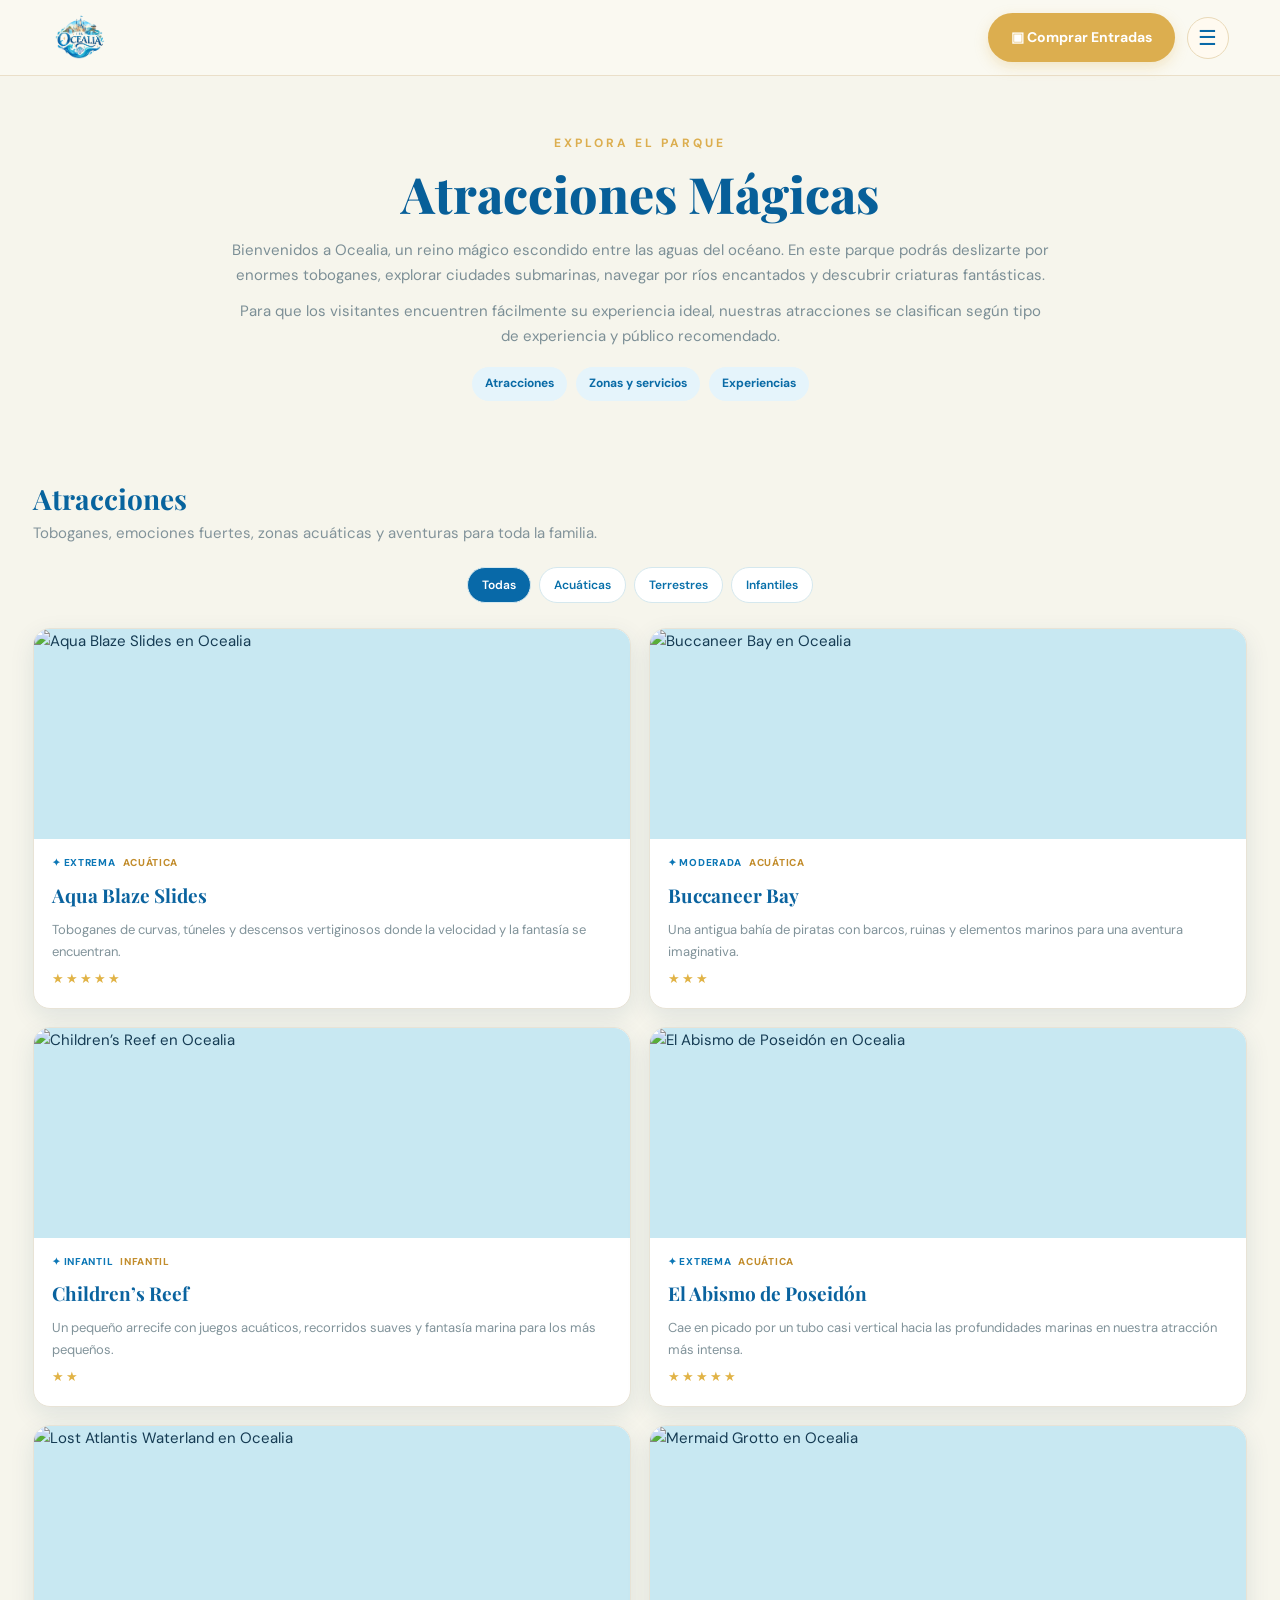
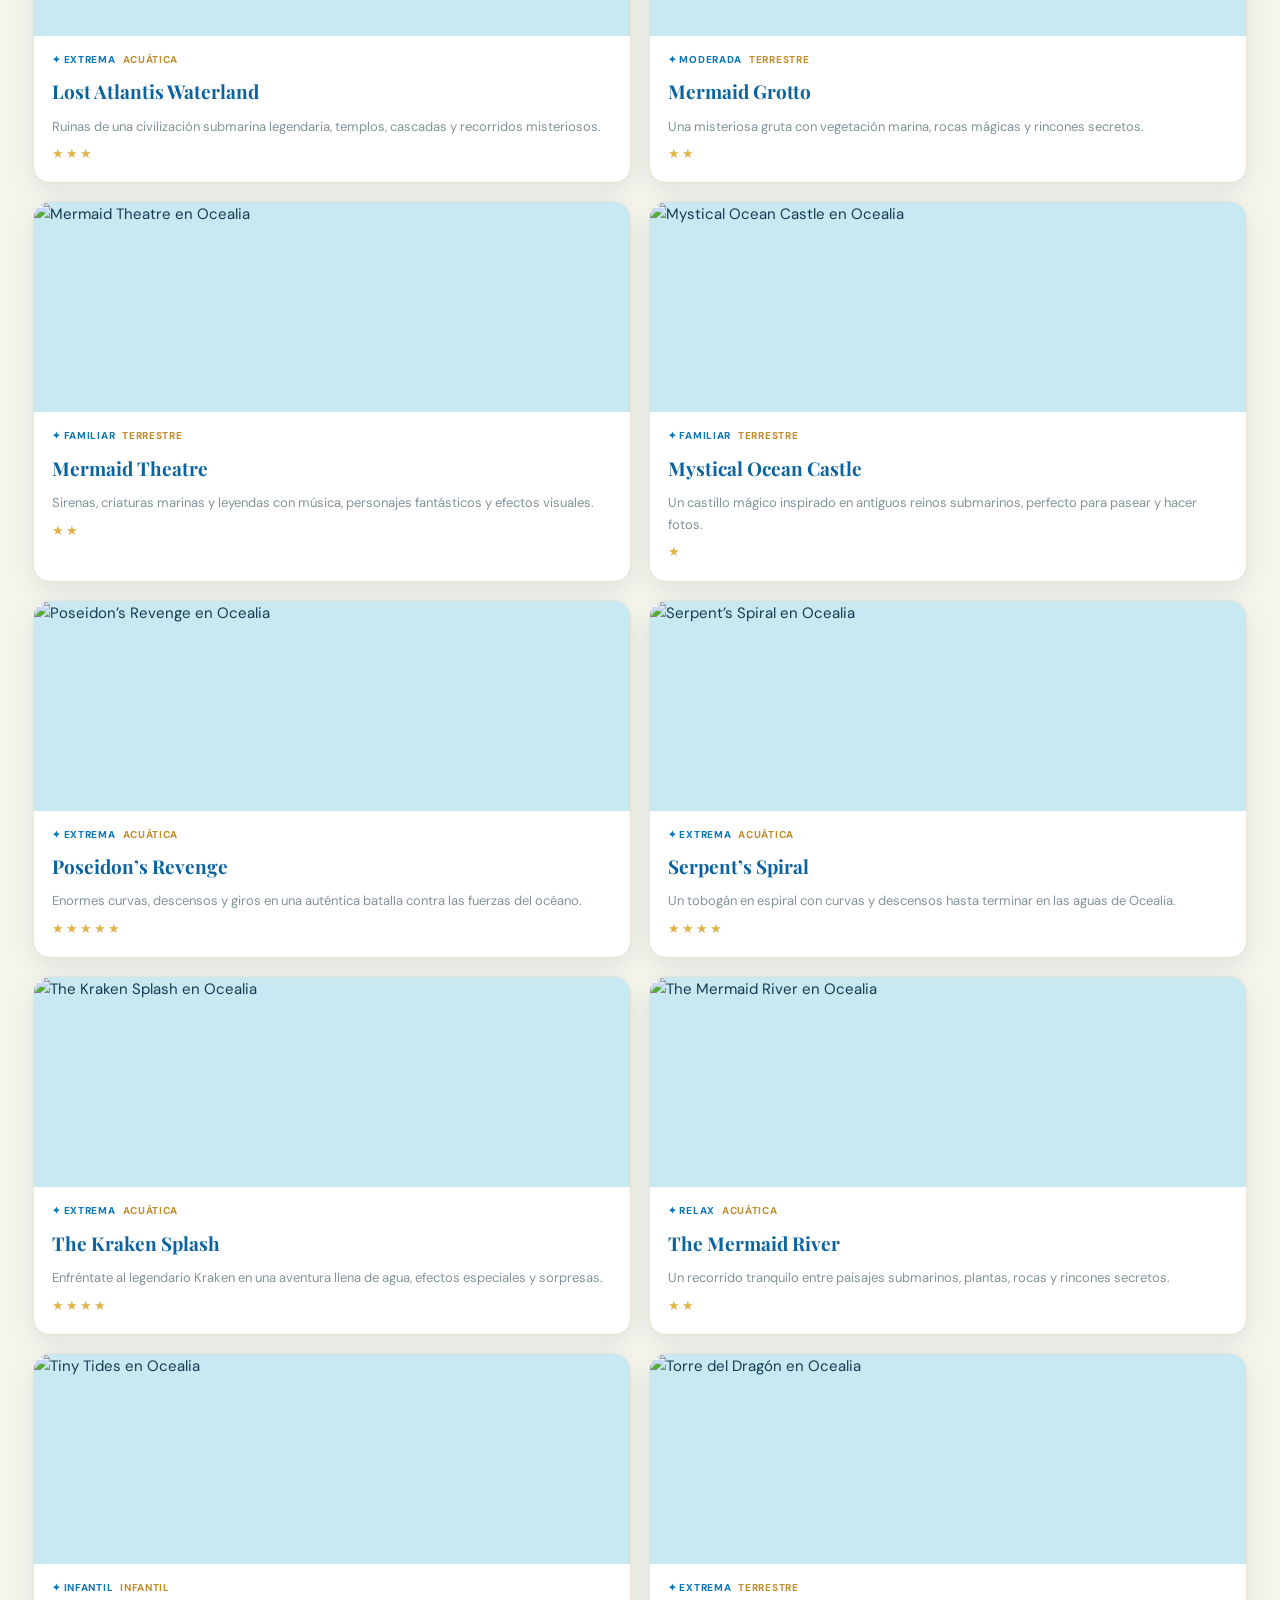
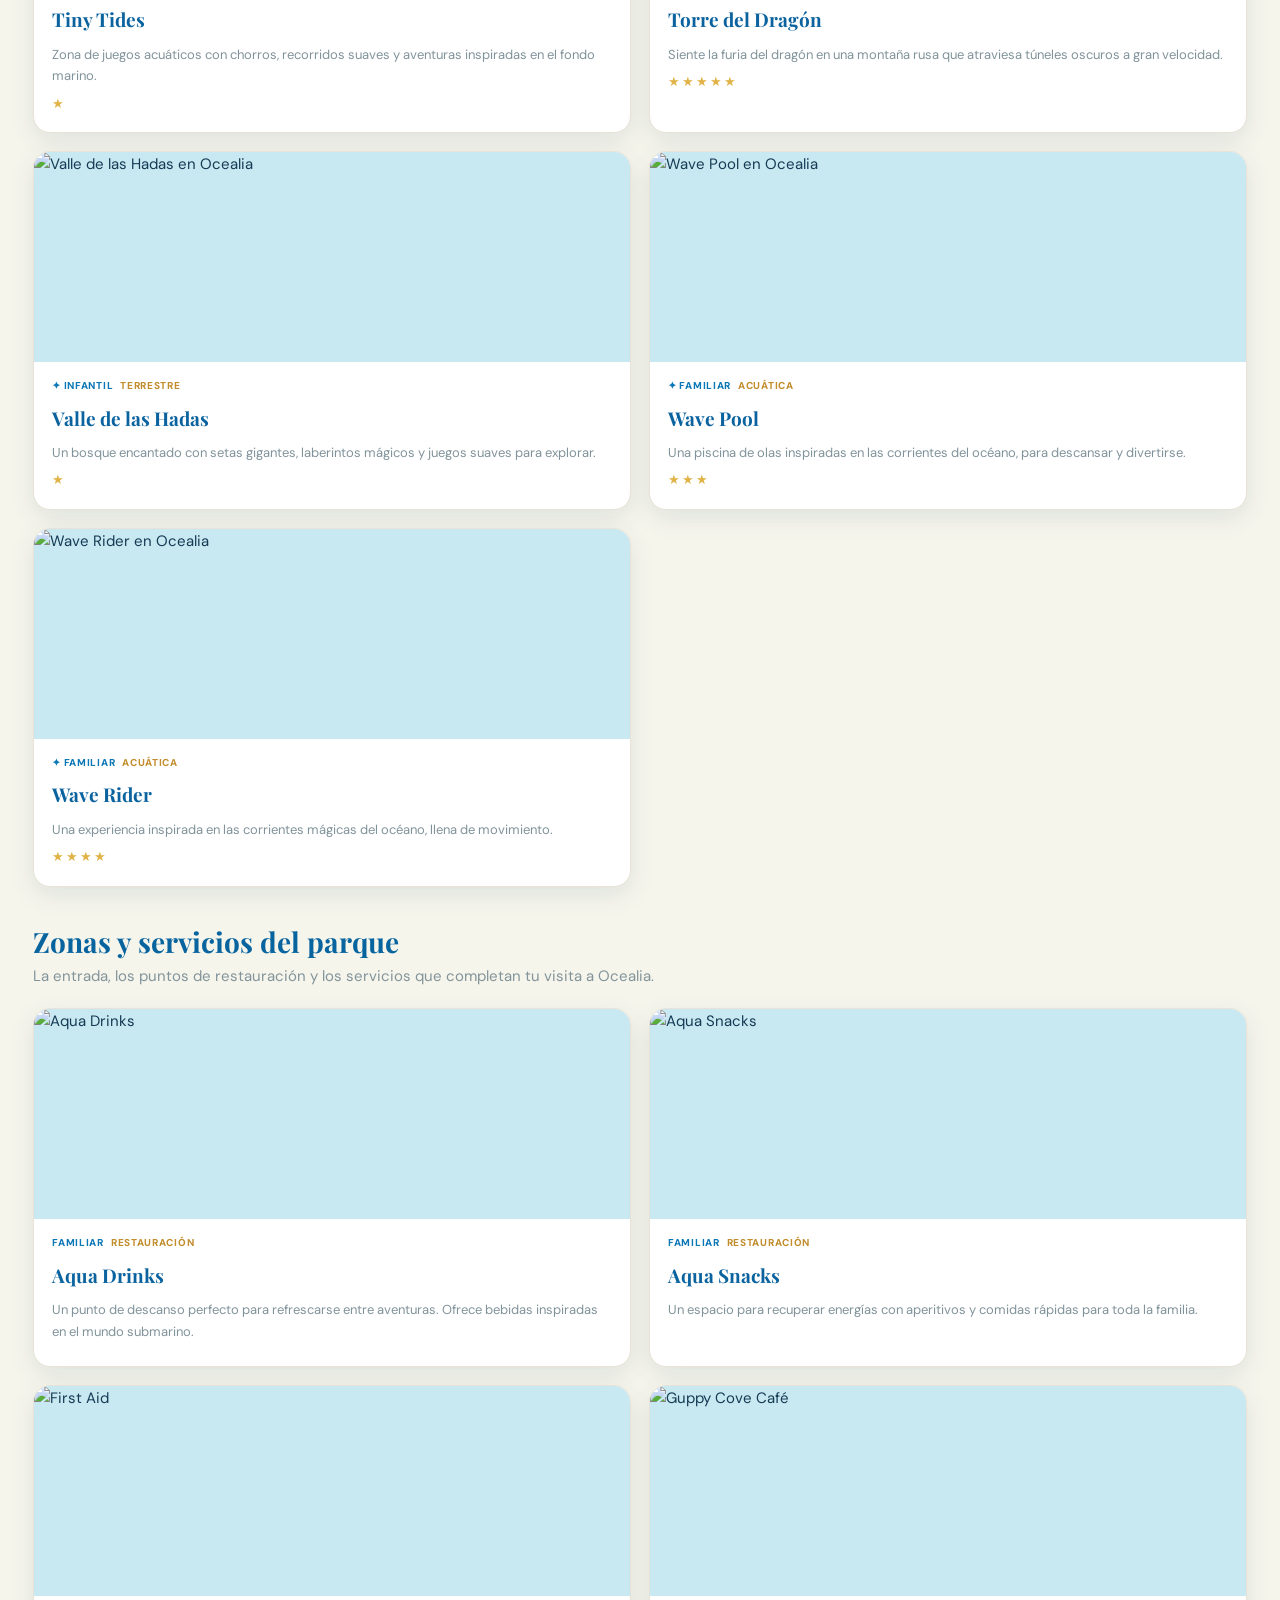
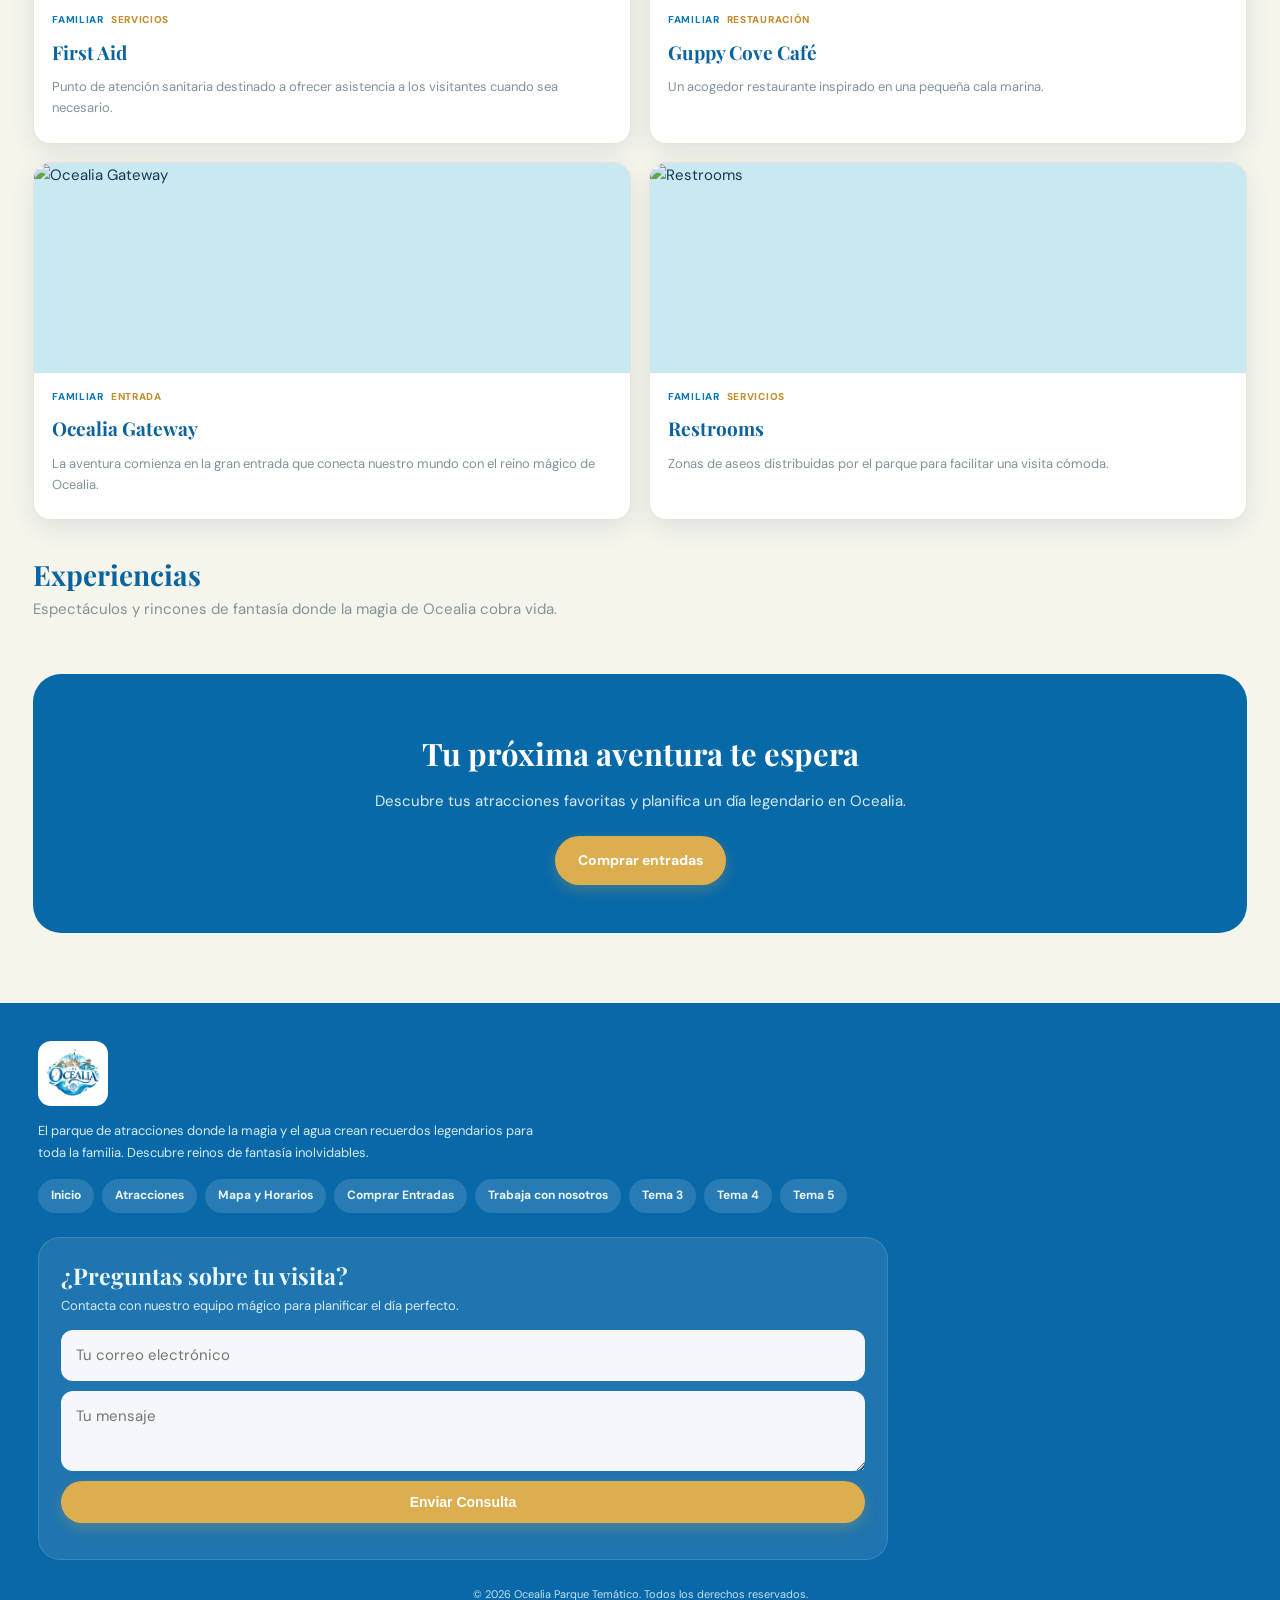
==== attractions.html @ dab4004b "first commit" ====
<!doctype html><html lang="es"><head><meta charset="utf-8"><meta name="viewport" content="width=device-width,initial-scale=1"><meta name="theme-color" content="#0869a8"><title>Atracciones Mágicas | Ocealia</title><link rel="stylesheet" href="styles.css"></head><body><header class="site-header"><a class="brand" href="index.html" aria-label="Ocealia inicio"><img src="assets/logo-ocealia.png" alt="Logotipo de Ocealia"></a><div class="header-actions"><a class="btn btn-gold" href="attractions.html">▣ Comprar Entradas</a><button class="menu-toggle" aria-label="Abrir menú" aria-expanded="false">☰</button></div><nav class="nav"><a href="index.html">Inicio</a><a href="attractions.html">Atracciones</a><a href="careers.html">Tema 1</a><a href="tema2.html">Tema 2</a><a href="tema3.html">Tema 3</a><a href="tema4.html">Tema 4</a><a href="tema5.html">Tema 5</a></nav></header><main><section class="page-intro"><div class="eyebrow">Explora el parque</div><h1>Atracciones Mágicas</h1><p>Bienvenidos a Ocealia, un reino mágico escondido entre las aguas del océano. En este parque podrás deslizarte por enormes toboganes, explorar ciudades submarinas, navegar por ríos encantados y descubrir criaturas fantásticas.</p><p>Para que los visitantes encuentren fácilmente su experiencia ideal, nuestras atracciones se clasifican según tipo de experiencia y público recomendado.</p><div class="pills"><a class="pill" href="#atracciones">Atracciones</a><a class="pill" href="#servicios">Zonas y servicios</a><a class="pill" href="#experiencias">Experiencias</a></div></section><div class="section-title-row" id="atracciones"><div><h2>Atracciones</h2><p>Toboganes, emociones fuertes, zonas acuáticas y aventuras para toda la familia.</p></div></div><div class="filters"><button class="active" data-filter="all">Todas</button><button data-filter="acuática">Acuáticas</button><button data-filter="terrestre">Terrestres</button><button data-filter="infantil">Infantiles</button></div><section class="attraction-grid"><article class="attraction-card" data-category="acuática"><img src="https://files.cdn-files-a.com/uploads/12436920/800_6ad27c0fa3b76.jpg" alt="Aqua Blaze Slides en Ocealia" loading="lazy"><div class="attraction-copy"><div class="tag-row"><span class="tag">✦ Extrema</span><span class="tag gold">Acuática</span></div><h3>Aqua Blaze Slides</h3><p>Toboganes de curvas, túneles y descensos vertiginosos donde la velocidad y la fantasía se encuentran.</p><div class="stars" aria-label="Nivel de emoción">★★★★★</div></div></article><article class="attraction-card" data-category="acuática"><img src="https://files.cdn-files-a.com/uploads/12436920/800_gi-6ad22ec480f44.jpg" alt="Buccaneer Bay en Ocealia" loading="lazy"><div class="attraction-copy"><div class="tag-row"><span class="tag">✦ Moderada</span><span class="tag gold">Acuática</span></div><h3>Buccaneer Bay</h3><p>Una antigua bahía de piratas con barcos, ruinas y elementos marinos para una aventura imaginativa.</p><div class="stars" aria-label="Nivel de emoción">★★★</div></div></article><article class="attraction-card" data-category="infantil"><img src="https://files.cdn-files-a.com/uploads/12436920/800_6ad27c5ea5ab6.jpg" alt="Children’s Reef en Ocealia" loading="lazy"><div class="attraction-copy"><div class="tag-row"><span class="tag">✦ Infantil</span><span class="tag gold">Infantil</span></div><h3>Children’s Reef</h3><p>Un pequeño arrecife con juegos acuáticos, recorridos suaves y fantasía marina para los más pequeños.</p><div class="stars" aria-label="Nivel de emoción">★★</div></div></article><article class="attraction-card" data-category="acuática"><img src="https://files.cdn-files-a.com/uploads/12436920/800_6ad27c8c6d615.jpg" alt="El Abismo de Poseidón en Ocealia" loading="lazy"><div class="attraction-copy"><div class="tag-row"><span class="tag">✦ Extrema</span><span class="tag gold">Acuática</span></div><h3>El Abismo de Poseidón</h3><p>Cae en picado por un tubo casi vertical hacia las profundidades marinas en nuestra atracción más intensa.</p><div class="stars" aria-label="Nivel de emoción">★★★★★</div></div></article><article class="attraction-card" data-category="acuática"><img src="https://files.cdn-files-a.com/uploads/12436920/800_6ad27c717a47e.png" alt="Lost Atlantis Waterland en Ocealia" loading="lazy"><div class="attraction-copy"><div class="tag-row"><span class="tag">✦ Extrema</span><span class="tag gold">Acuática</span></div><h3>Lost Atlantis Waterland</h3><p>Ruinas de una civilización submarina legendaria, templos, cascadas y recorridos misteriosos.</p><div class="stars" aria-label="Nivel de emoción">★★★</div></div></article><article class="attraction-card" data-category="terrestre"><img src="https://files.cdn-files-a.com/uploads/12436920/800_gi-6ad22ebad1ef4.jpg" alt="Mermaid Grotto en Ocealia" loading="lazy"><div class="attraction-copy"><div class="tag-row"><span class="tag">✦ Moderada</span><span class="tag gold">Terrestre</span></div><h3>Mermaid Grotto</h3><p>Una misteriosa gruta con vegetación marina, rocas mágicas y rincones secretos.</p><div class="stars" aria-label="Nivel de emoción">★★</div></div></article><article class="attraction-card" data-category="terrestre"><img src="https://files.cdn-files-a.com/uploads/12436920/800_gi-6ad22eb8143dc.jpg" alt="Mermaid Theatre en Ocealia" loading="lazy"><div class="attraction-copy"><div class="tag-row"><span class="tag">✦ Familiar</span><span class="tag gold">Terrestre</span></div><h3>Mermaid Theatre</h3><p>Sirenas, criaturas marinas y leyendas con música, personajes fantásticos y efectos visuales.</p><div class="stars" aria-label="Nivel de emoción">★★</div></div></article><article class="attraction-card" data-category="terrestre"><img src="https://files.cdn-files-a.com/uploads/12436920/800_gi-6ad22eb8143dc.jpg" alt="Mystical Ocean Castle en Ocealia" loading="lazy"><div class="attraction-copy"><div class="tag-row"><span class="tag">✦ Familiar</span><span class="tag gold">Terrestre</span></div><h3>Mystical Ocean Castle</h3><p>Un castillo mágico inspirado en antiguos reinos submarinos, perfecto para pasear y hacer fotos.</p><div class="stars" aria-label="Nivel de emoción">★</div></div></article><article class="attraction-card" data-category="acuática"><img src="https://files.cdn-files-a.com/uploads/12436920/800_gi-6ad22ebf228e8.jpg" alt="Poseidon’s Revenge en Ocealia" loading="lazy"><div class="attraction-copy"><div class="tag-row"><span class="tag">✦ Extrema</span><span class="tag gold">Acuática</span></div><h3>Poseidon’s Revenge</h3><p>Enormes curvas, descensos y giros en una auténtica batalla contra las fuerzas del océano.</p><div class="stars" aria-label="Nivel de emoción">★★★★★</div></div></article><article class="attraction-card" data-category="acuática"><img src="https://files.cdn-files-a.com/uploads/12436920/800_6ad27c717a47e.png" alt="Serpent’s Spiral en Ocealia" loading="lazy"><div class="attraction-copy"><div class="tag-row"><span class="tag">✦ Extrema</span><span class="tag gold">Acuática</span></div><h3>Serpent’s Spiral</h3><p>Un tobogán en espiral con curvas y descensos hasta terminar en las aguas de Ocealia.</p><div class="stars" aria-label="Nivel de emoción">★★★★</div></div></article><article class="attraction-card" data-category="acuática"><img src="https://files.cdn-files-a.com/uploads/12436920/800_6ad27c5ea5ab6.jpg" alt="The Kraken Splash en Ocealia" loading="lazy"><div class="attraction-copy"><div class="tag-row"><span class="tag">✦ Extrema</span><span class="tag gold">Acuática</span></div><h3>The Kraken Splash</h3><p>Enfréntate al legendario Kraken en una aventura llena de agua, efectos especiales y sorpresas.</p><div class="stars" aria-label="Nivel de emoción">★★★★</div></div></article><article class="attraction-card" data-category="acuática"><img src="https://files.cdn-files-a.com/uploads/12436920/800_gi-6ad22eb30bc2a.jpg" alt="The Mermaid River en Ocealia" loading="lazy"><div class="attraction-copy"><div class="tag-row"><span class="tag">✦ Relax</span><span class="tag gold">Acuática</span></div><h3>The Mermaid River</h3><p>Un recorrido tranquilo entre paisajes submarinos, plantas, rocas y rincones secretos.</p><div class="stars" aria-label="Nivel de emoción">★★</div></div></article><article class="attraction-card" data-category="infantil"><img src="https://files.cdn-files-a.com/uploads/12436920/800_6ad27c5ea5ab6.jpg" alt="Tiny Tides en Ocealia" loading="lazy"><div class="attraction-copy"><div class="tag-row"><span class="tag">✦ Infantil</span><span class="tag gold">Infantil</span></div><h3>Tiny Tides</h3><p>Zona de juegos acuáticos con chorros, recorridos suaves y aventuras inspiradas en el fondo marino.</p><div class="stars" aria-label="Nivel de emoción">★</div></div></article><article class="attraction-card" data-category="terrestre"><img src="https://files.cdn-files-a.com/uploads/12436920/800_gi-6ad22ebf228e8.jpg" alt="Torre del Dragón en Ocealia" loading="lazy"><div class="attraction-copy"><div class="tag-row"><span class="tag">✦ Extrema</span><span class="tag gold">Terrestre</span></div><h3>Torre del Dragón</h3><p>Siente la furia del dragón en una montaña rusa que atraviesa túneles oscuros a gran velocidad.</p><div class="stars" aria-label="Nivel de emoción">★★★★★</div></div></article><article class="attraction-card" data-category="terrestre"><img src="https://files.cdn-files-a.com/uploads/12436920/800_gi-6ad22ebad1ef4.jpg" alt="Valle de las Hadas en Ocealia" loading="lazy"><div class="attraction-copy"><div class="tag-row"><span class="tag">✦ Infantil</span><span class="tag gold">Terrestre</span></div><h3>Valle de las Hadas</h3><p>Un bosque encantado con setas gigantes, laberintos mágicos y juegos suaves para explorar.</p><div class="stars" aria-label="Nivel de emoción">★</div></div></article><article class="attraction-card" data-category="acuática"><img src="https://files.cdn-files-a.com/uploads/12436920/800_6ad27c8c6d615.jpg" alt="Wave Pool en Ocealia" loading="lazy"><div class="attraction-copy"><div class="tag-row"><span class="tag">✦ Familiar</span><span class="tag gold">Acuática</span></div><h3>Wave Pool</h3><p>Una piscina de olas inspiradas en las corrientes del océano, para descansar y divertirse.</p><div class="stars" aria-label="Nivel de emoción">★★★</div></div></article><article class="attraction-card" data-category="acuática"><img src="https://files.cdn-files-a.com/uploads/12436920/800_6ad27c0fa3b76.jpg" alt="Wave Rider en Ocealia" loading="lazy"><div class="attraction-copy"><div class="tag-row"><span class="tag">✦ Familiar</span><span class="tag gold">Acuática</span></div><h3>Wave Rider</h3><p>Una experiencia inspirada en las corrientes mágicas del océano, llena de movimiento.</p><div class="stars" aria-label="Nivel de emoción">★★★★</div></div></article></section><div class="section-title-row" id="servicios"><div><h2>Zonas y servicios del parque</h2><p>La entrada, los puntos de restauración y los servicios que completan tu visita a Ocealia.</p></div></div><section class="attraction-grid"><article class="attraction-card"><img src="https://files.cdn-files-a.com/uploads/12436920/800_gi-6ad22eb30bc2a.jpg" alt="Aqua Drinks" loading="lazy"><div class="attraction-copy"><div class="tag-row"><span class="tag">Familiar</span><span class="tag gold">Restauración</span></div><h3>Aqua Drinks</h3><p>Un punto de descanso perfecto para refrescarse entre aventuras. Ofrece bebidas inspiradas en el mundo submarino.</p></div></article><article class="attraction-card"><img src="https://files.cdn-files-a.com/uploads/12436920/800_6ad27c5ea5ab6.jpg" alt="Aqua Snacks" loading="lazy"><div class="attraction-copy"><div class="tag-row"><span class="tag">Familiar</span><span class="tag gold">Restauración</span></div><h3>Aqua Snacks</h3><p>Un espacio para recuperar energías con aperitivos y comidas rápidas para toda la familia.</p></div></article><article class="attraction-card"><img src="https://files.cdn-files-a.com/uploads/12436920/800_6ad22caccaff8.jpg" alt="First Aid" loading="lazy"><div class="attraction-copy"><div class="tag-row"><span class="tag">Familiar</span><span class="tag gold">Servicios</span></div><h3>First Aid</h3><p>Punto de atención sanitaria destinado a ofrecer asistencia a los visitantes cuando sea necesario.</p></div></article><article class="attraction-card"><img src="https://files.cdn-files-a.com/uploads/12436920/800_gi-6ad22eb30bc2a.jpg" alt="Guppy Cove Café" loading="lazy"><div class="attraction-copy"><div class="tag-row"><span class="tag">Familiar</span><span class="tag gold">Restauración</span></div><h3>Guppy Cove Café</h3><p>Un acogedor restaurante inspirado en una pequeña cala marina.</p></div></article><article class="attraction-card"><img src="https://files.cdn-files-a.com/uploads/12436920/800_gi-6ad22eb8143dc.jpg" alt="Ocealia Gateway" loading="lazy"><div class="attraction-copy"><div class="tag-row"><span class="tag">Familiar</span><span class="tag gold">Entrada</span></div><h3>Ocealia Gateway</h3><p>La aventura comienza en la gran entrada que conecta nuestro mundo con el reino mágico de Ocealia.</p></div></article><article class="attraction-card"><img src="https://files.cdn-files-a.com/uploads/12436920/800_6ad22caccaff8.jpg" alt="Restrooms" loading="lazy"><div class="attraction-copy"><div class="tag-row"><span class="tag">Familiar</span><span class="tag gold">Servicios</span></div><h3>Restrooms</h3><p>Zonas de aseos distribuidas por el parque para facilitar una visita cómoda.</p></div></article></section><div class="section-title-row" id="experiencias"><div><h2>Experiencias</h2><p>Espectáculos y rincones de fantasía donde la magia de Ocealia cobra vida.</p></div></div><section class="blue-cta"><h2>Tu próxima aventura te espera</h2><p>Descubre tus atracciones favoritas y planifica un día legendario en Ocealia.</p><a class="btn btn-gold" href="index.html#entradas">Comprar entradas</a></section></main><footer class="footer"><div class="footer-inner"><img class="footer-brand" src="assets/logo-ocealia.png" alt="Ocealia"><p>El parque de atracciones donde la magia y el agua crean recuerdos legendarios para toda la familia. Descubre reinos de fantasía inolvidables.</p><nav class="footer-links"><a href="index.html">Inicio</a><a href="attractions.html">Atracciones</a><a href="tema2.html">Mapa y Horarios</a><a href="index.html#entradas">Comprar Entradas</a><a href="careers.html">Trabaja con nosotros</a><a href="tema3.html">Tema 3</a><a href="tema4.html">Tema 4</a><a href="tema5.html">Tema 5</a></nav><div class="contact-box"><h3>¿Preguntas sobre tu visita?</h3><p>Contacta con nuestro equipo mágico para planificar el día perfecto.</p><form data-demo><div class="form-row"><input type="email" placeholder="Tu correo electrónico" required><textarea placeholder="Tu mensaje" required></textarea></div><button class="btn btn-gold" type="submit">Enviar Consulta</button><p class="form-message" aria-live="polite"></p></form></div><div class="copyright">© 2026 Ocealia Parque Temático. Todos los derechos reservados.</div></div></footer><script src="script.js"></script></body></html>
---- styles.css ----
@import url('https://fonts.googleapis.com/css2?family=DM+Sans:wght@400;500;600;700&family=Playfair+Display:wght@600;700;800&display=swap');
:root{--blue:#0869a8;--blue2:#0879bb;--deep:#064e81;--gold:#dcae4f;--cream:#f6f5ec;--ink:#153b53;--muted:#788d96;--white:#fff;--shadow:0 8px 24px rgba(15,69,94,.10)}*{box-sizing:border-box}html{scroll-behavior:smooth}body{margin:0;background:var(--cream);color:var(--ink);font-family:'DM Sans',Arial,sans-serif;font-size:15px;line-height:1.65}a{color:inherit;text-decoration:none}img{max-width:100%;display:block}.site-header{height:76px;padding:12px clamp(18px,4vw,56px);display:flex;align-items:center;justify-content:space-between;background:rgba(250,249,241,.96);border-bottom:1px solid #eadfc9;position:sticky;top:0;z-index:10}.brand img{width:58px;height:52px;object-fit:contain}.header-actions{display:flex;align-items:center;gap:12px}.btn{border:0;border-radius:999px;padding:13px 23px;display:inline-flex;align-items:center;justify-content:center;font-weight:700;font-size:14px;cursor:pointer;transition:transform .2s,filter .2s}.btn:hover{transform:translateY(-2px);filter:brightness(1.04)}.btn-gold{background:var(--gold);color:white;box-shadow:0 5px 14px #d9ad4b44}.btn-light{background:#e7f5ff;color:var(--blue)}.menu-toggle{width:42px;height:42px;border-radius:50%;border:1px solid #e9d9b8;background:#fffaf0;color:var(--blue);font-size:21px;cursor:pointer}.nav{display:none;position:absolute;right:24px;top:68px;background:white;padding:14px;border-radius:16px;box-shadow:var(--shadow);min-width:210px}.nav.open{display:grid;gap:4px}.nav a{padding:9px 12px;border-radius:9px}.nav a:hover{background:#edf7fb;color:var(--blue)}main{max-width:1320px;margin:auto;padding:24px clamp(14px,2.6vw,34px) 70px}.hero{min-height:370px;border-radius:30px;overflow:hidden;position:relative;display:flex;align-items:center;justify-content:center;text-align:center;color:#fff;padding:48px 7%;background:linear-gradient(90deg,rgba(0,79,128,.72),rgba(0,125,172,.44)),url('https://files.cdn-files-a.com/uploads/12436920/800_6ad27c0fa3b76.jpg') center/cover}.hero:after{content:'';position:absolute;inset:0;background:linear-gradient(0deg,rgba(0,67,110,.28),transparent 65%);pointer-events:none}.hero-content{position:relative;z-index:1;max-width:780px}.eyebrow{font-size:12px;letter-spacing:3px;text-transform:uppercase;color:var(--gold);font-weight:700}.hero h1,.page-intro h1{font:800 clamp(32px,5vw,54px)/1.12 'Playfair Display',Georgia,serif;margin:12px 0 16px}.hero p{max-width:690px;margin:0 auto 24px;color:#f4fbff;font-size:17px}.hero-buttons{display:flex;gap:12px;justify-content:center;flex-wrap:wrap}.section-heading{text-align:center;margin:58px auto 28px}.section-heading h2,.blue-cta h2,.page-intro h1{font-family:'Playfair Display',Georgia,serif}.section-heading h2{font-size:30px;margin:6px 0 8px;color:#0b629b}.section-heading p{color:#78909a;margin:0}.feature-grid{display:grid;grid-template-columns:repeat(2,minmax(0,1fr));gap:22px}.feature-card,.attraction-card,.info-card,.job-card{background:white;border:1px solid #e8e3d6;border-radius:20px;overflow:hidden;box-shadow:var(--shadow)}.feature-card img{height:250px;width:100%;object-fit:cover}.feature-copy{padding:22px 24px 26px}.feature-copy h3,.attraction-copy h3{font-family:'Playfair Display',Georgia,serif;margin:0 0 8px;color:#0a639f;font-size:22px}.feature-copy p{margin:0;color:#87969c}.blue-cta{margin:48px 0 0;border-radius:28px;background:var(--blue);color:white;text-align:center;padding:48px 24px}.blue-cta .wave{font-size:30px;color:var(--gold)}.blue-cta h2{font-size:31px;margin:6px 0 10px}.blue-cta p{max-width:650px;margin:0 auto 22px;color:#d9edf8}.page-intro{text-align:center;padding:34px 8% 25px}.page-intro h1{font-size:clamp(34px,4.5vw,50px);color:#075f99}.page-intro p{max-width:820px;margin:12px auto;color:#7c8f96}.pills{display:flex;gap:9px;justify-content:center;flex-wrap:wrap;margin:18px 0}.pill{font-size:12px;border-radius:99px;background:#e5f4fb;color:#0a6ba6;padding:7px 13px;font-weight:700}.attraction-grid{display:grid;grid-template-columns:repeat(2,minmax(0,1fr));gap:18px}.attraction-card{border-radius:17px}.attraction-card img{height:210px;width:100%;object-fit:cover;background:#c8e8f2}.attraction-copy{padding:16px 18px 18px}.tag-row{display:flex;gap:7px;align-items:center;flex-wrap:wrap;margin-bottom:8px}.tag{font-size:10px;text-transform:uppercase;letter-spacing:.7px;font-weight:800;color:#0c77b6}.tag.gold{color:#c28d2d}.attraction-copy h3{font-size:19px}.attraction-copy p{font-size:13px;color:#81939a;margin:6px 0}.stars{color:#e1b346;letter-spacing:2px;font-size:13px}.section-title-row{display:flex;justify-content:space-between;align-items:end;margin:36px 0 16px}.section-title-row h2{font:700 28px 'Playfair Display',Georgia,serif;color:#08649e;margin:0}.section-title-row p{margin:4px 0;color:#82939a}.footer{background:#0969a8;color:#eaf7ff;padding:38px clamp(16px,3vw,38px) 26px}.footer-inner{max-width:1320px;margin:auto}.footer-brand{width:70px;height:65px;object-fit:contain;background:#fff;border-radius:13px;padding:4px;margin-bottom:14px}.footer p{font-size:13px;max-width:500px;color:#d5ebf6}.footer-links{display:flex;gap:8px;flex-wrap:wrap;margin:16px 0 24px}.footer-links a{background:#ffffff20;border-radius:99px;padding:7px 13px;font-size:12px;font-weight:700}.contact-box{background:#ffffff16;border:1px solid #ffffff20;border-radius:22px;padding:22px;max-width:850px}.contact-box h3{font:700 23px 'Playfair Display',Georgia,serif;margin:0 0 4px}.contact-box p{margin:0 0 14px}.form-row{display:grid;gap:10px}.contact-box input,.contact-box textarea,.contact-box select{width:100%;border:0;border-radius:12px;background:#f5f7fa;padding:13px 15px;font:inherit;color:#345}.contact-box textarea{min-height:80px;resize:vertical}.contact-box .btn{width:100%;margin-top:10px}.copyright{text-align:center;color:#c2e0ef;font-size:11px;margin:25px auto 0}.two-col{display:grid;grid-template-columns:repeat(2,minmax(0,1fr));gap:16px}.info-card{padding:20px}.info-card h3{font:700 19px 'Playfair Display',Georgia,serif;color:#0868a5;margin:0 0 7px}.info-card p{color:#7e9199;margin:0;font-size:14px}.career-hero{display:grid;grid-template-columns:1fr 1fr;gap:22px;align-items:center;padding:30px 0}.career-hero img{width:100%;height:280px;object-fit:cover;border-radius:22px;box-shadow:var(--shadow)}.career-hero h1{font:800 clamp(30px,4vw,46px)/1.15 'Playfair Display',Georgia,serif;color:#08649e;margin:10px 0}.career-hero p{color:#7c8e95}.process-grid{display:grid;grid-template-columns:repeat(2,minmax(0,1fr));gap:12px}.step{background:white;border:1px solid #e7dfcf;border-radius:15px;padding:16px}.step b{display:block;color:var(--gold);font:800 20px 'Playfair Display',Georgia,serif}.job-list{display:grid;gap:10px}.job-card{padding:17px 20px;display:flex;align-items:flex-start;justify-content:space-between;gap:14px}.job-card h3{margin:0;font:700 18px 'Playfair Display',Georgia,serif;color:#0768a4}.job-card p{margin:4px 0;color:#819198;font-size:13px}.job-card .pill{white-space:nowrap;align-self:center}.empty-hero{padding:46px 20px;text-align:center;background:linear-gradient(135deg,#e4f6fa,#f8f5e9);border-radius:24px}.empty-hero h1{font:800 42px 'Playfair Display',Georgia,serif;color:#08649e;margin:0 0 10px}.empty-hero p{color:#718b95;max-width:620px;margin:auto}.filters{display:flex;gap:8px;flex-wrap:wrap;justify-content:center;margin:18px 0 25px}.filters button{border:1px solid #d5e8ee;background:#fff;border-radius:99px;padding:9px 14px;color:#0870aa;font:600 12px 'DM Sans',sans-serif;cursor:pointer}.filters button.active{background:var(--blue);color:white}.hidden{display:none!important}@media(max-width:700px){.site-header{height:64px;padding:8px 14px}.brand img{width:48px;height:46px}.header-actions>.btn{padding:10px 13px;font-size:11px}.menu-toggle{width:37px;height:37px}.hero{min-height:340px;border-radius:22px;padding:34px 7%}.hero p{font-size:14px}.feature-grid,.attraction-grid,.two-col,.career-hero{grid-template-columns:1fr}.feature-card img{height:210px}.attraction-card img{height:190px}.section-heading{margin-top:42px}.blue-cta{padding:36px 18px}.blue-cta h2{font-size:26px}.page-intro{padding:25px 2% 16px}.career-hero img{height:220px}.job-card{display:block}.job-card .pill{display:inline-flex;margin-top:8px}.process-grid{grid-template-columns:1fr}.contact-box{padding:17px}.footer{padding:30px 15px 22px}}

/* Estilos compatibles para las secciones de Recursos Humanos de careers.html */
.career-section{padding:34px 0 12px}
.career-section>.container{max-width:1320px;margin:0 auto;padding:0 clamp(14px,2.6vw,34px)}
.career-section h2{font:700 clamp(25px,3vw,32px)/1.2 'Playfair Display',Georgia,serif;color:#08649e;margin:5px 0 12px}
.career-section h3{font:700 18px/1.3 'Playfair Display',Georgia,serif;color:#0868a5;margin:0 0 8px}
.career-section p{color:#7e9199}
.person-grid,.service-grid,.job-grid{display:grid;grid-template-columns:repeat(2,minmax(0,1fr));gap:12px;margin:18px 0 24px}
.person,.process-step{background:#fff;border:1px solid #e8e3d6;border-radius:16px;padding:18px;box-shadow:var(--shadow)}
.person h3{margin-bottom:6px}
.person b{color:#0a6ba6;font-size:13px}
.person p,.process-step p{font-size:13px;color:#7e9199;margin:6px 0 0}
.service-grid .info-card{padding:18px 20px}
.service-grid .info-card:not(:has(p)){font-weight:700;color:#0868a5;display:flex;align-items:center;min-height:66px}
.filters .tag{display:inline-flex;background:#e5f4fb;border:1px solid #d5e8ee;border-radius:999px;padding:8px 13px;color:#0870aa;font-size:12px;letter-spacing:0;text-transform:none}
.process-grid{margin:18px 0 26px}
.process-step .number{font:800 20px 'Playfair Display',Georgia,serif;color:var(--gold);margin-bottom:5px}
.job-grid{grid-template-columns:1fr}
.job-grid .job-card{display:block;padding:18px 20px}
.job-grid .job-card .tag{display:inline-flex;background:#e5f4fb;border-radius:999px;padding:5px 10px;margin-bottom:8px}
.job-grid .job-card h3{margin-bottom:6px}
.job-grid .small{display:inline-block;color:#b1842d;font-size:12px;font-weight:700;margin-top:7px}
.form-panel{background:var(--blue);color:#fff;border-radius:22px;padding:24px;margin:28px 0 8px}
.form-panel h2{color:#fff!important}
.form-panel p{color:#d9edf8}
.form-panel form{display:grid;gap:10px}
.form-panel input,.form-panel select,.form-panel textarea{width:100%;border:0;border-radius:11px;background:#f5f7fa;padding:12px 14px;font:inherit;color:#345}
.form-panel .btn{background:var(--gold);color:white;width:100%}
.form-panel .notice{font-size:13px;color:#fff}
.actions{display:flex;gap:10px;flex-wrap:wrap;justify-content:center;margin-top:18px}
.btn.light{background:#e7f5ff;color:var(--blue)}
@media(max-width:700px){.career-section{padding-top:24px}.person-grid,.service-grid,.job-grid{grid-template-columns:1fr}.form-panel{padding:18px}.career-section>.container{padding-left:14px;padding-right:14px}}

/* Tarjetas de los apartados de Recursos Humanos */
.hr-functions .info-card,.hr-pillars .info-card,.hr-benefits .info-card{position:relative;min-height:92px;padding:20px 22px 20px 64px;display:flex;flex-direction:column;justify-content:center;transition:transform .2s,box-shadow .2s}
.hr-functions .info-card:hover,.hr-pillars .info-card:hover,.hr-benefits .info-card:hover{transform:translateY(-3px);box-shadow:0 12px 28px #174b6417}
.hr-functions .info-card h3,.hr-pillars .info-card h3,.hr-benefits .info-card h3{margin:0 0 5px}
.hr-functions .info-card p,.hr-pillars .info-card p,.hr-benefits .info-card p{margin:0}
.hr-number,.hr-symbol{position:absolute;left:19px;top:50%;transform:translateY(-50%);width:32px;height:32px;border-radius:50%;display:flex;align-items:center;justify-content:center;background:#e5f4fb;color:#0870aa;font-weight:800;font-size:12px}
.hr-symbol{background:#fbf1d9;color:#b1842d;font-size:18px}
.hr-benefits .info-card{min-height:120px}
@media(max-width:700px){.hr-functions .info-card,.hr-pillars .info-card,.hr-benefits .info-card{min-height:80px;padding:17px 16px 17px 58px}.hr-number,.hr-symbol{left:15px}}
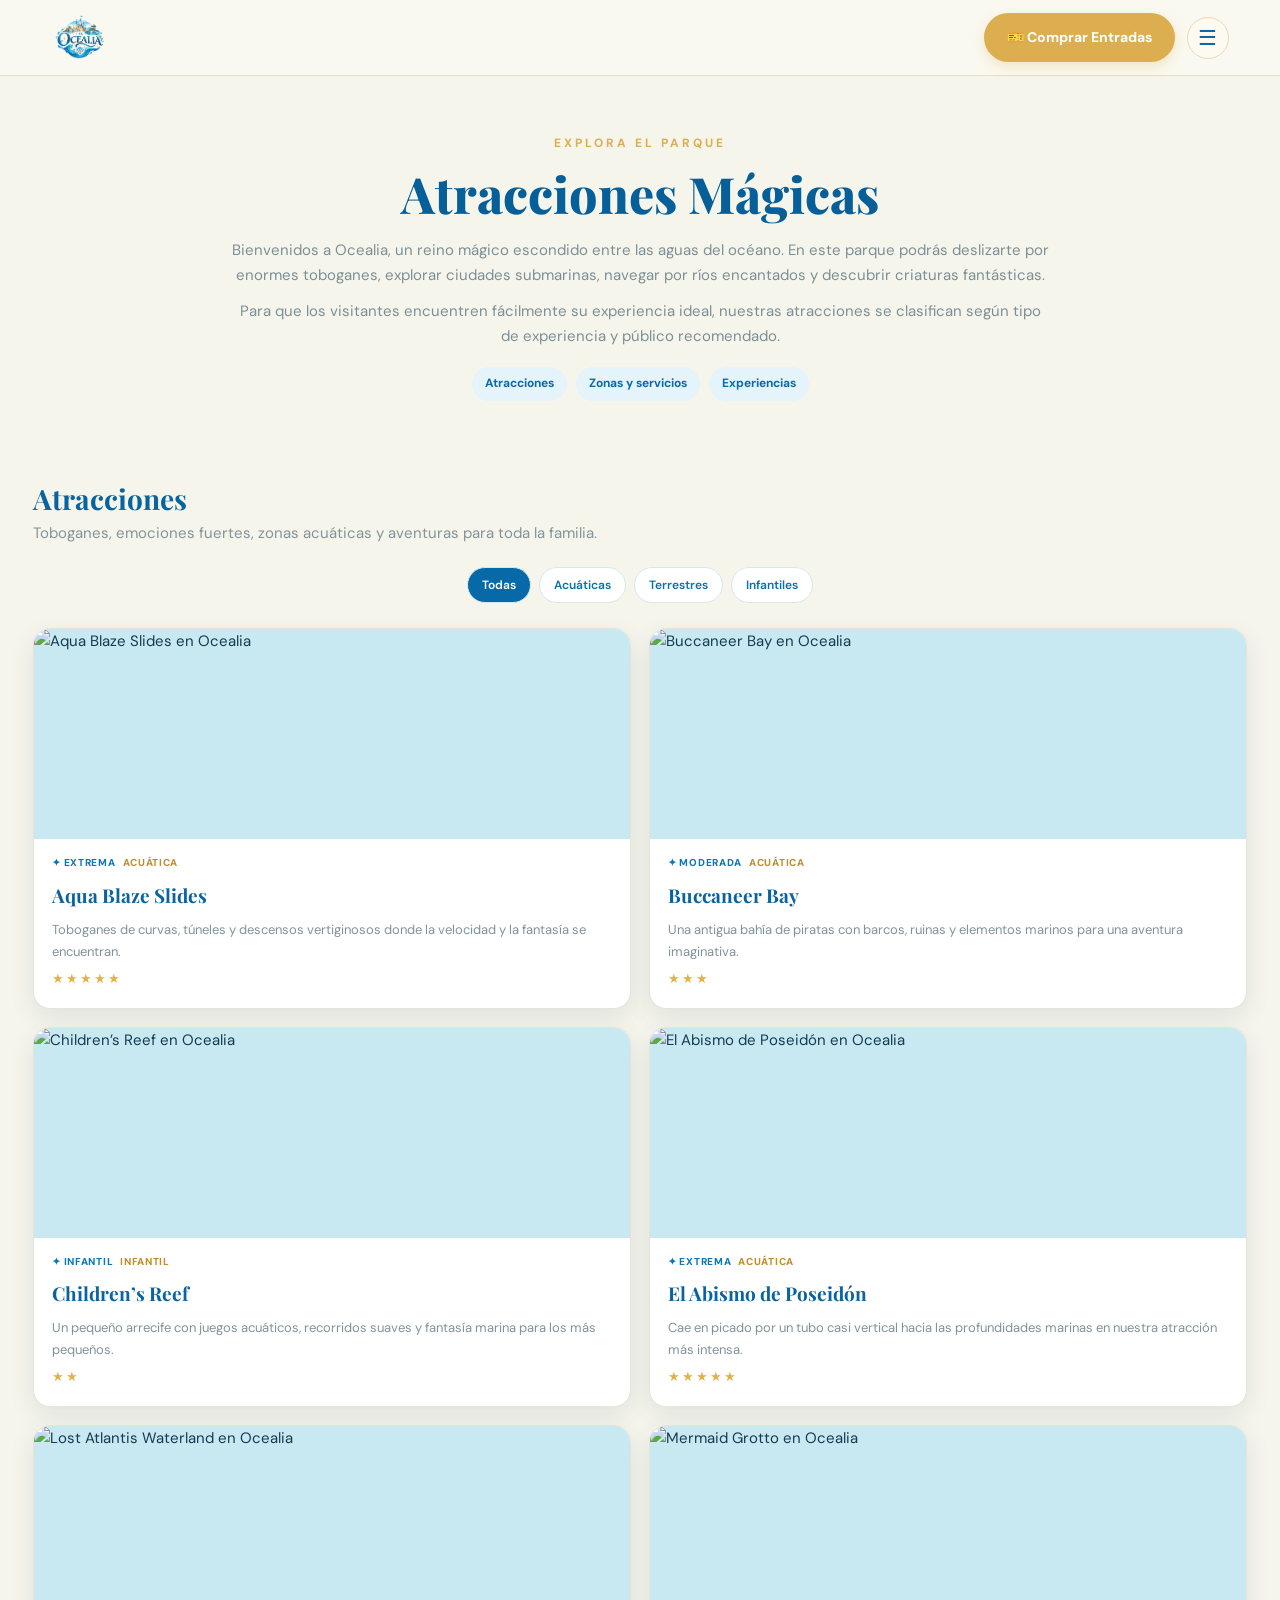
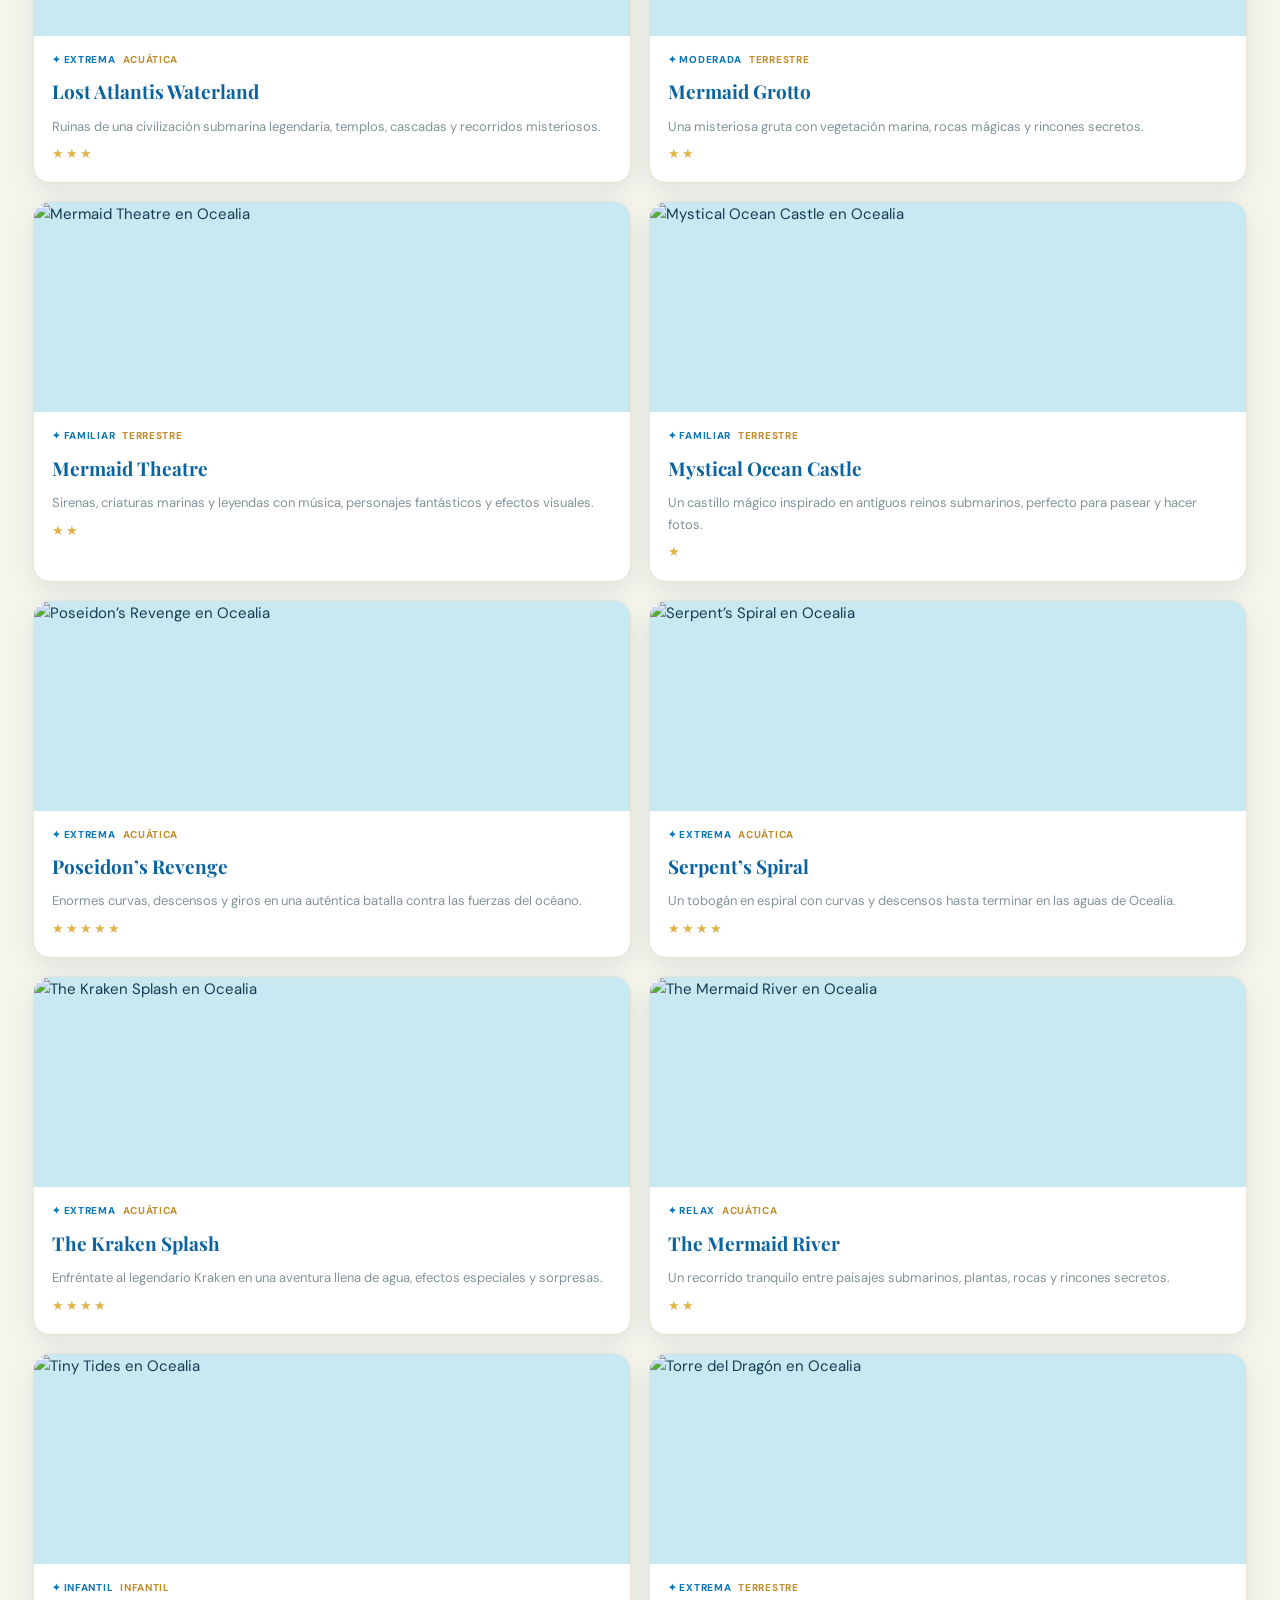
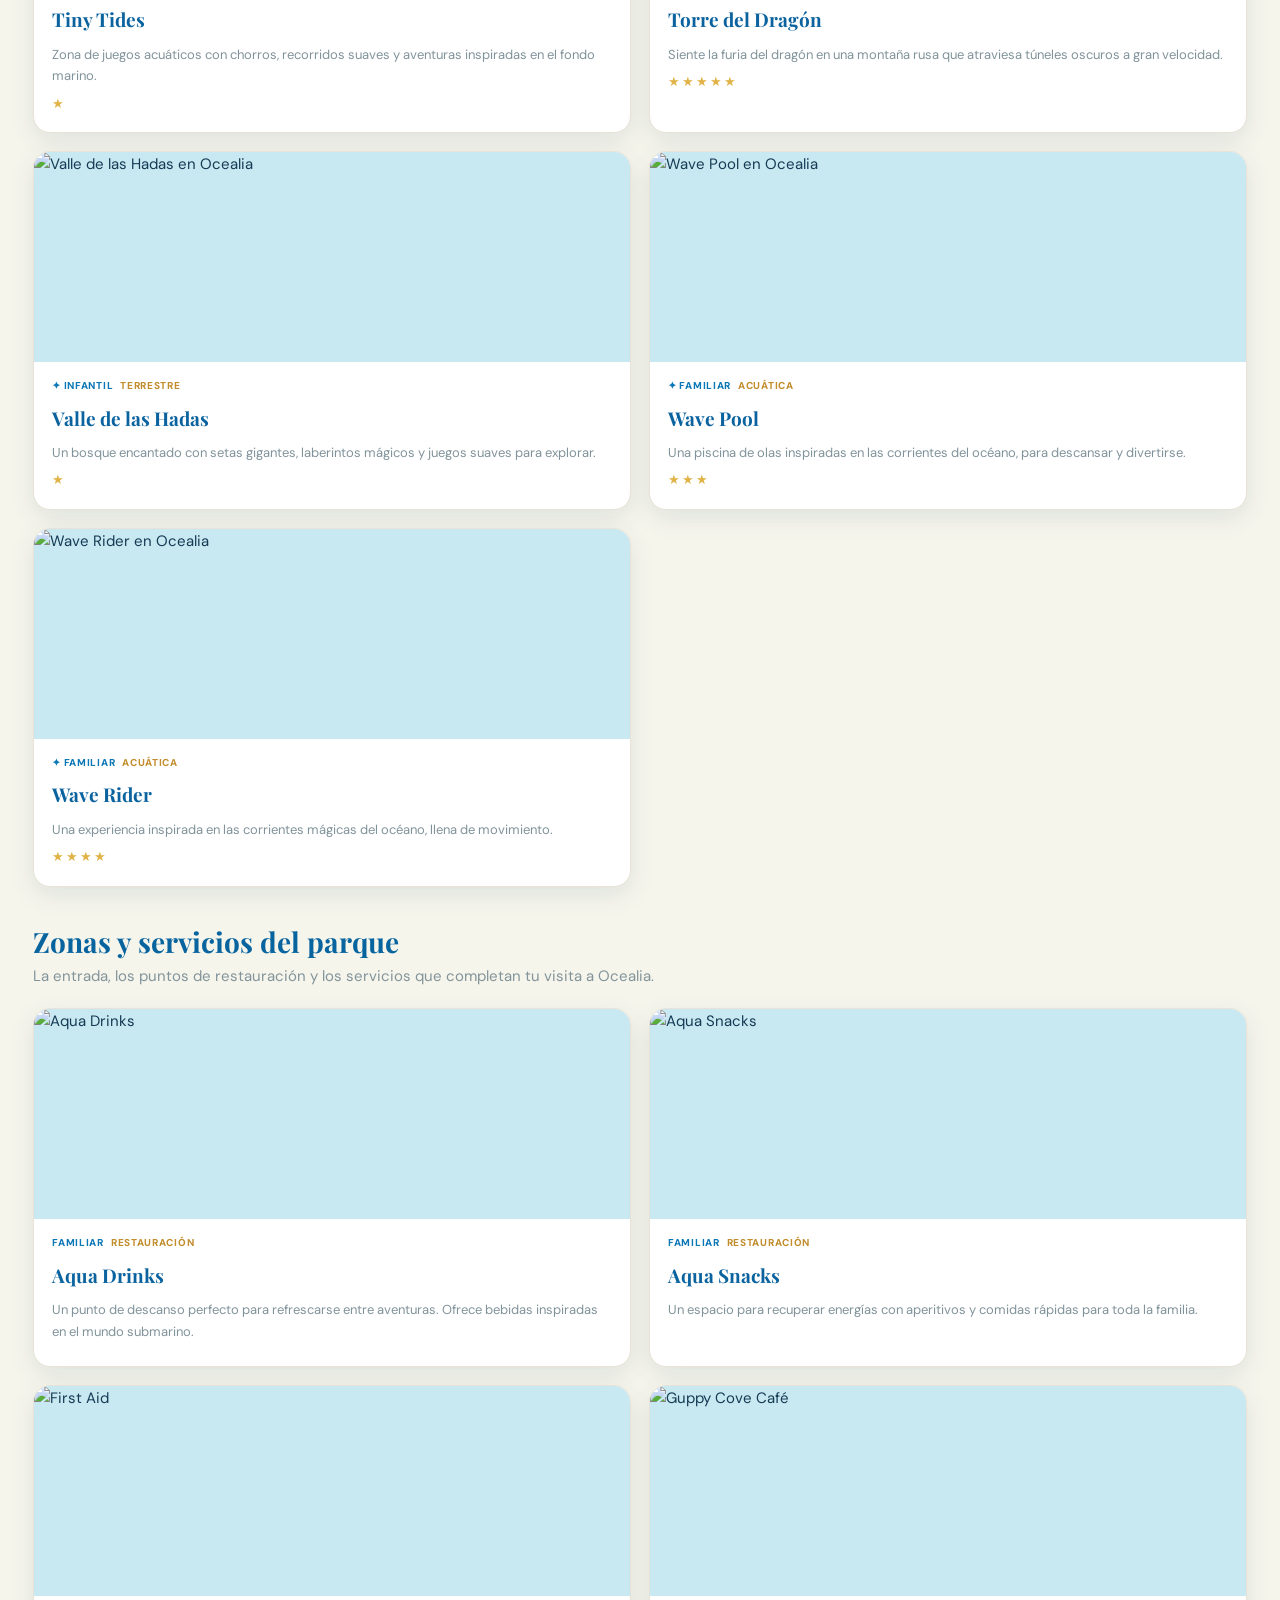
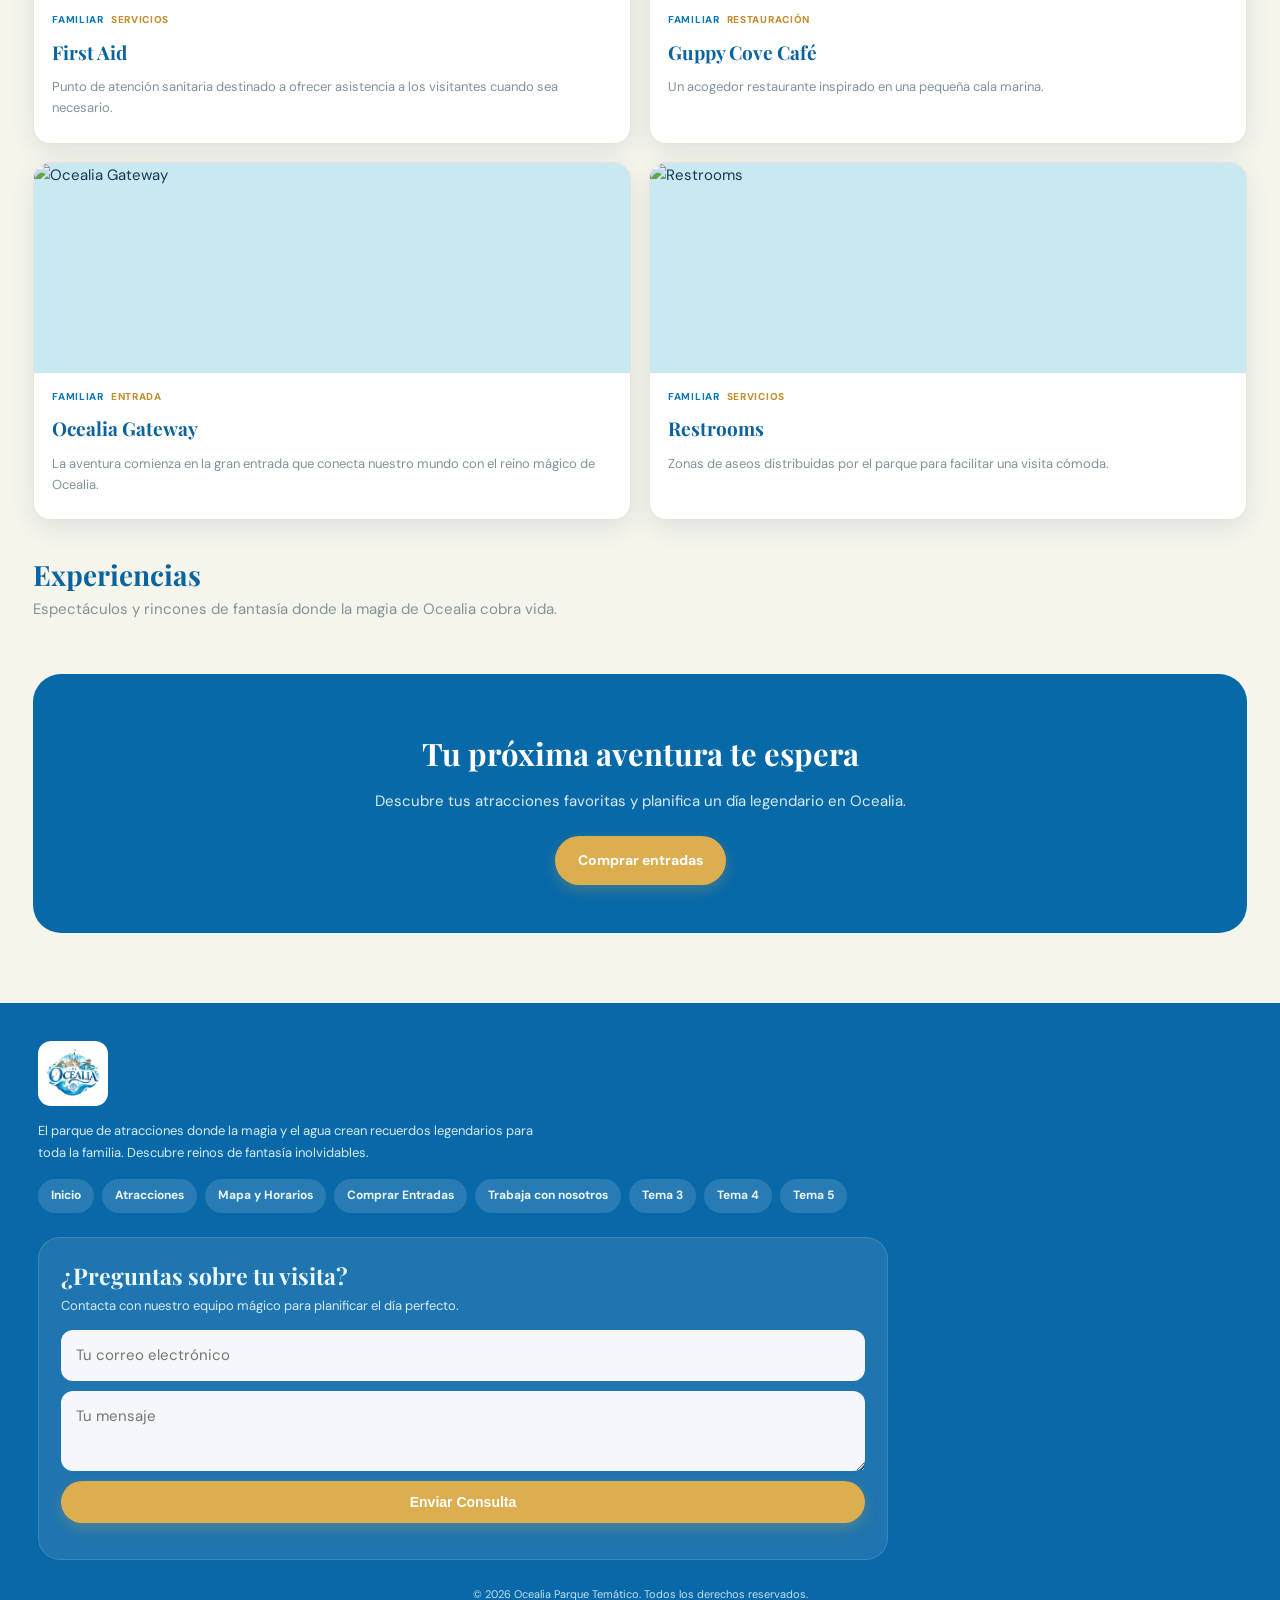
==== commit c698b004: "Update attractions.html" ====
--- a/attractions.html
+++ b/attractions.html
@@ -1 +1 @@
-<!doctype html><html lang="es"><head><meta charset="utf-8"><meta name="viewport" content="width=device-width,initial-scale=1"><meta name="theme-color" content="#0869a8"><title>Atracciones Mágicas | Ocealia</title><link rel="stylesheet" href="styles.css"></head><body><header class="site-header"><a class="brand" href="index.html" aria-label="Ocealia inicio"><img src="assets/logo-ocealia.png" alt="Logotipo de Ocealia"></a><div class="header-actions"><a class="btn btn-gold" href="attractions.html">▣ Comprar Entradas</a><button class="menu-toggle" aria-label="Abrir menú" aria-expanded="false">☰</button></div><nav class="nav"><a href="index.html">Inicio</a><a href="attractions.html">Atracciones</a><a href="careers.html">Tema 1</a><a href="tema2.html">Tema 2</a><a href="tema3.html">Tema 3</a><a href="tema4.html">Tema 4</a><a href="tema5.html">Tema 5</a></nav></header><main><section class="page-intro"><div class="eyebrow">Explora el parque</div><h1>Atracciones Mágicas</h1><p>Bienvenidos a Ocealia, un reino mágico escondido entre las aguas del océano. En este parque podrás deslizarte por enormes toboganes, explorar ciudades submarinas, navegar por ríos encantados y descubrir criaturas fantásticas.</p><p>Para que los visitantes encuentren fácilmente su experiencia ideal, nuestras atracciones se clasifican según tipo de experiencia y público recomendado.</p><div class="pills"><a class="pill" href="#atracciones">Atracciones</a><a class="pill" href="#servicios">Zonas y servicios</a><a class="pill" href="#experiencias">Experiencias</a></div></section><div class="section-title-row" id="atracciones"><div><h2>Atracciones</h2><p>Toboganes, emociones fuertes, zonas acuáticas y aventuras para toda la familia.</p></div></div><div class="filters"><button class="active" data-filter="all">Todas</button><button data-filter="acuática">Acuáticas</button><button data-filter="terrestre">Terrestres</button><button data-filter="infantil">Infantiles</button></div><section class="attraction-grid"><article class="attraction-card" data-category="acuática"><img src="https://files.cdn-files-a.com/uploads/12436920/800_6ad27c0fa3b76.jpg" alt="Aqua Blaze Slides en Ocealia" loading="lazy"><div class="attraction-copy"><div class="tag-row"><span class="tag">✦ Extrema</span><span class="tag gold">Acuática</span></div><h3>Aqua Blaze Slides</h3><p>Toboganes de curvas, túneles y descensos vertiginosos donde la velocidad y la fantasía se encuentran.</p><div class="stars" aria-label="Nivel de emoción">★★★★★</div></div></article><article class="attraction-card" data-category="acuática"><img src="https://files.cdn-files-a.com/uploads/12436920/800_gi-6ad22ec480f44.jpg" alt="Buccaneer Bay en Ocealia" loading="lazy"><div class="attraction-copy"><div class="tag-row"><span class="tag">✦ Moderada</span><span class="tag gold">Acuática</span></div><h3>Buccaneer Bay</h3><p>Una antigua bahía de piratas con barcos, ruinas y elementos marinos para una aventura imaginativa.</p><div class="stars" aria-label="Nivel de emoción">★★★</div></div></article><article class="attraction-card" data-category="infantil"><img src="https://files.cdn-files-a.com/uploads/12436920/800_6ad27c5ea5ab6.jpg" alt="Children’s Reef en Ocealia" loading="lazy"><div class="attraction-copy"><div class="tag-row"><span class="tag">✦ Infantil</span><span class="tag gold">Infantil</span></div><h3>Children’s Reef</h3><p>Un pequeño arrecife con juegos acuáticos, recorridos suaves y fantasía marina para los más pequeños.</p><div class="stars" aria-label="Nivel de emoción">★★</div></div></article><article class="attraction-card" data-category="acuática"><img src="https://files.cdn-files-a.com/uploads/12436920/800_6ad27c8c6d615.jpg" alt="El Abismo de Poseidón en Ocealia" loading="lazy"><div class="attraction-copy"><div class="tag-row"><span class="tag">✦ Extrema</span><span class="tag gold">Acuática</span></div><h3>El Abismo de Poseidón</h3><p>Cae en picado por un tubo casi vertical hacia las profundidades marinas en nuestra atracción más intensa.</p><div class="stars" aria-label="Nivel de emoción">★★★★★</div></div></article><article class="attraction-card" data-category="acuática"><img src="https://files.cdn-files-a.com/uploads/12436920/800_6ad27c717a47e.png" alt="Lost Atlantis Waterland en Ocealia" loading="lazy"><div class="attraction-copy"><div class="tag-row"><span class="tag">✦ Extrema</span><span class="tag gold">Acuática</span></div><h3>Lost Atlantis Waterland</h3><p>Ruinas de una civilización submarina legendaria, templos, cascadas y recorridos misteriosos.</p><div class="stars" aria-label="Nivel de emoción">★★★</div></div></article><article class="attraction-card" data-category="terrestre"><img src="https://files.cdn-files-a.com/uploads/12436920/800_gi-6ad22ebad1ef4.jpg" alt="Mermaid Grotto en Ocealia" loading="lazy"><div class="attraction-copy"><div class="tag-row"><span class="tag">✦ Moderada</span><span class="tag gold">Terrestre</span></div><h3>Mermaid Grotto</h3><p>Una misteriosa gruta con vegetación marina, rocas mágicas y rincones secretos.</p><div class="stars" aria-label="Nivel de emoción">★★</div></div></article><article class="attraction-card" data-category="terrestre"><img src="https://files.cdn-files-a.com/uploads/12436920/800_gi-6ad22eb8143dc.jpg" alt="Mermaid Theatre en Ocealia" loading="lazy"><div class="attraction-copy"><div class="tag-row"><span class="tag">✦ Familiar</span><span class="tag gold">Terrestre</span></div><h3>Mermaid Theatre</h3><p>Sirenas, criaturas marinas y leyendas con música, personajes fantásticos y efectos visuales.</p><div class="stars" aria-label="Nivel de emoción">★★</div></div></article><article class="attraction-card" data-category="terrestre"><img src="https://files.cdn-files-a.com/uploads/12436920/800_gi-6ad22eb8143dc.jpg" alt="Mystical Ocean Castle en Ocealia" loading="lazy"><div class="attraction-copy"><div class="tag-row"><span class="tag">✦ Familiar</span><span class="tag gold">Terrestre</span></div><h3>Mystical Ocean Castle</h3><p>Un castillo mágico inspirado en antiguos reinos submarinos, perfecto para pasear y hacer fotos.</p><div class="stars" aria-label="Nivel de emoción">★</div></div></article><article class="attraction-card" data-category="acuática"><img src="https://files.cdn-files-a.com/uploads/12436920/800_gi-6ad22ebf228e8.jpg" alt="Poseidon’s Revenge en Ocealia" loading="lazy"><div class="attraction-copy"><div class="tag-row"><span class="tag">✦ Extrema</span><span class="tag gold">Acuática</span></div><h3>Poseidon’s Revenge</h3><p>Enormes curvas, descensos y giros en una auténtica batalla contra las fuerzas del océano.</p><div class="stars" aria-label="Nivel de emoción">★★★★★</div></div></article><article class="attraction-card" data-category="acuática"><img src="https://files.cdn-files-a.com/uploads/12436920/800_6ad27c717a47e.png" alt="Serpent’s Spiral en Ocealia" loading="lazy"><div class="attraction-copy"><div class="tag-row"><span class="tag">✦ Extrema</span><span class="tag gold">Acuática</span></div><h3>Serpent’s Spiral</h3><p>Un tobogán en espiral con curvas y descensos hasta terminar en las aguas de Ocealia.</p><div class="stars" aria-label="Nivel de emoción">★★★★</div></div></article><article class="attraction-card" data-category="acuática"><img src="https://files.cdn-files-a.com/uploads/12436920/800_6ad27c5ea5ab6.jpg" alt="The Kraken Splash en Ocealia" loading="lazy"><div class="attraction-copy"><div class="tag-row"><span class="tag">✦ Extrema</span><span class="tag gold">Acuática</span></div><h3>The Kraken Splash</h3><p>Enfréntate al legendario Kraken en una aventura llena de agua, efectos especiales y sorpresas.</p><div class="stars" aria-label="Nivel de emoción">★★★★</div></div></article><article class="attraction-card" data-category="acuática"><img src="https://files.cdn-files-a.com/uploads/12436920/800_gi-6ad22eb30bc2a.jpg" alt="The Mermaid River en Ocealia" loading="lazy"><div class="attraction-copy"><div class="tag-row"><span class="tag">✦ Relax</span><span class="tag gold">Acuática</span></div><h3>The Mermaid River</h3><p>Un recorrido tranquilo entre paisajes submarinos, plantas, rocas y rincones secretos.</p><div class="stars" aria-label="Nivel de emoción">★★</div></div></article><article class="attraction-card" data-category="infantil"><img src="https://files.cdn-files-a.com/uploads/12436920/800_6ad27c5ea5ab6.jpg" alt="Tiny Tides en Ocealia" loading="lazy"><div class="attraction-copy"><div class="tag-row"><span class="tag">✦ Infantil</span><span class="tag gold">Infantil</span></div><h3>Tiny Tides</h3><p>Zona de juegos acuáticos con chorros, recorridos suaves y aventuras inspiradas en el fondo marino.</p><div class="stars" aria-label="Nivel de emoción">★</div></div></article><article class="attraction-card" data-category="terrestre"><img src="https://files.cdn-files-a.com/uploads/12436920/800_gi-6ad22ebf228e8.jpg" alt="Torre del Dragón en Ocealia" loading="lazy"><div class="attraction-copy"><div class="tag-row"><span class="tag">✦ Extrema</span><span class="tag gold">Terrestre</span></div><h3>Torre del Dragón</h3><p>Siente la furia del dragón en una montaña rusa que atraviesa túneles oscuros a gran velocidad.</p><div class="stars" aria-label="Nivel de emoción">★★★★★</div></div></article><article class="attraction-card" data-category="terrestre"><img src="https://files.cdn-files-a.com/uploads/12436920/800_gi-6ad22ebad1ef4.jpg" alt="Valle de las Hadas en Ocealia" loading="lazy"><div class="attraction-copy"><div class="tag-row"><span class="tag">✦ Infantil</span><span class="tag gold">Terrestre</span></div><h3>Valle de las Hadas</h3><p>Un bosque encantado con setas gigantes, laberintos mágicos y juegos suaves para explorar.</p><div class="stars" aria-label="Nivel de emoción">★</div></div></article><article class="attraction-card" data-category="acuática"><img src="https://files.cdn-files-a.com/uploads/12436920/800_6ad27c8c6d615.jpg" alt="Wave Pool en Ocealia" loading="lazy"><div class="attraction-copy"><div class="tag-row"><span class="tag">✦ Familiar</span><span class="tag gold">Acuática</span></div><h3>Wave Pool</h3><p>Una piscina de olas inspiradas en las corrientes del océano, para descansar y divertirse.</p><div class="stars" aria-label="Nivel de emoción">★★★</div></div></article><article class="attraction-card" data-category="acuática"><img src="https://files.cdn-files-a.com/uploads/12436920/800_6ad27c0fa3b76.jpg" alt="Wave Rider en Ocealia" loading="lazy"><div class="attraction-copy"><div class="tag-row"><span class="tag">✦ Familiar</span><span class="tag gold">Acuática</span></div><h3>Wave Rider</h3><p>Una experiencia inspirada en las corrientes mágicas del océano, llena de movimiento.</p><div class="stars" aria-label="Nivel de emoción">★★★★</div></div></article></section><div class="section-title-row" id="servicios"><div><h2>Zonas y servicios del parque</h2><p>La entrada, los puntos de restauración y los servicios que completan tu visita a Ocealia.</p></div></div><section class="attraction-grid"><article class="attraction-card"><img src="https://files.cdn-files-a.com/uploads/12436920/800_gi-6ad22eb30bc2a.jpg" alt="Aqua Drinks" loading="lazy"><div class="attraction-copy"><div class="tag-row"><span class="tag">Familiar</span><span class="tag gold">Restauración</span></div><h3>Aqua Drinks</h3><p>Un punto de descanso perfecto para refrescarse entre aventuras. Ofrece bebidas inspiradas en el mundo submarino.</p></div></article><article class="attraction-card"><img src="https://files.cdn-files-a.com/uploads/12436920/800_6ad27c5ea5ab6.jpg" alt="Aqua Snacks" loading="lazy"><div class="attraction-copy"><div class="tag-row"><span class="tag">Familiar</span><span class="tag gold">Restauración</span></div><h3>Aqua Snacks</h3><p>Un espacio para recuperar energías con aperitivos y comidas rápidas para toda la familia.</p></div></article><article class="attraction-card"><img src="https://files.cdn-files-a.com/uploads/12436920/800_6ad22caccaff8.jpg" alt="First Aid" loading="lazy"><div class="attraction-copy"><div class="tag-row"><span class="tag">Familiar</span><span class="tag gold">Servicios</span></div><h3>First Aid</h3><p>Punto de atención sanitaria destinado a ofrecer asistencia a los visitantes cuando sea necesario.</p></div></article><article class="attraction-card"><img src="https://files.cdn-files-a.com/uploads/12436920/800_gi-6ad22eb30bc2a.jpg" alt="Guppy Cove Café" loading="lazy"><div class="attraction-copy"><div class="tag-row"><span class="tag">Familiar</span><span class="tag gold">Restauración</span></div><h3>Guppy Cove Café</h3><p>Un acogedor restaurante inspirado en una pequeña cala marina.</p></div></article><article class="attraction-card"><img src="https://files.cdn-files-a.com/uploads/12436920/800_gi-6ad22eb8143dc.jpg" alt="Ocealia Gateway" loading="lazy"><div class="attraction-copy"><div class="tag-row"><span class="tag">Familiar</span><span class="tag gold">Entrada</span></div><h3>Ocealia Gateway</h3><p>La aventura comienza en la gran entrada que conecta nuestro mundo con el reino mágico de Ocealia.</p></div></article><article class="attraction-card"><img src="https://files.cdn-files-a.com/uploads/12436920/800_6ad22caccaff8.jpg" alt="Restrooms" loading="lazy"><div class="attraction-copy"><div class="tag-row"><span class="tag">Familiar</span><span class="tag gold">Servicios</span></div><h3>Restrooms</h3><p>Zonas de aseos distribuidas por el parque para facilitar una visita cómoda.</p></div></article></section><div class="section-title-row" id="experiencias"><div><h2>Experiencias</h2><p>Espectáculos y rincones de fantasía donde la magia de Ocealia cobra vida.</p></div></div><section class="blue-cta"><h2>Tu próxima aventura te espera</h2><p>Descubre tus atracciones favoritas y planifica un día legendario en Ocealia.</p><a class="btn btn-gold" href="index.html#entradas">Comprar entradas</a></section></main><footer class="footer"><div class="footer-inner"><img class="footer-brand" src="assets/logo-ocealia.png" alt="Ocealia"><p>El parque de atracciones donde la magia y el agua crean recuerdos legendarios para toda la familia. Descubre reinos de fantasía inolvidables.</p><nav class="footer-links"><a href="index.html">Inicio</a><a href="attractions.html">Atracciones</a><a href="tema2.html">Mapa y Horarios</a><a href="index.html#entradas">Comprar Entradas</a><a href="careers.html">Trabaja con nosotros</a><a href="tema3.html">Tema 3</a><a href="tema4.html">Tema 4</a><a href="tema5.html">Tema 5</a></nav><div class="contact-box"><h3>¿Preguntas sobre tu visita?</h3><p>Contacta con nuestro equipo mágico para planificar el día perfecto.</p><form data-demo><div class="form-row"><input type="email" placeholder="Tu correo electrónico" required><textarea placeholder="Tu mensaje" required></textarea></div><button class="btn btn-gold" type="submit">Enviar Consulta</button><p class="form-message" aria-live="polite"></p></form></div><div class="copyright">© 2026 Ocealia Parque Temático. Todos los derechos reservados.</div></div></footer><script src="script.js"></script></body></html>+<!doctype html><html lang="es"><head><meta charset="utf-8"><meta name="viewport" content="width=device-width,initial-scale=1"><meta name="theme-color" content="#0869a8"><title>Atracciones Mágicas | Ocealia</title><link rel="stylesheet" href="styles.css"></head><body><header class="site-header"><a class="brand" href="index.html" aria-label="Ocealia inicio"><img src="assets/logo-ocealia.png" alt="Logotipo de Ocealia"></a><div class="header-actions"><a class="btn btn-gold" href="attractions.html">🎫 Comprar Entradas</a><button class="menu-toggle" aria-label="Abrir menú" aria-expanded="false">☰</button></div><nav class="nav"><a href="index.html">Inicio</a><a href="attractions.html">Atracciones</a><a href="careers.html">Tema 1</a><a href="tema2.html">Tema 2</a><a href="tema3.html">Tema 3</a><a href="tema4.html">Tema 4</a><a href="tema5.html">Tema 5</a></nav></header><main><section class="page-intro"><div class="eyebrow">Explora el parque</div><h1>Atracciones Mágicas</h1><p>Bienvenidos a Ocealia, un reino mágico escondido entre las aguas del océano. En este parque podrás deslizarte por enormes toboganes, explorar ciudades submarinas, navegar por ríos encantados y descubrir criaturas fantásticas.</p><p>Para que los visitantes encuentren fácilmente su experiencia ideal, nuestras atracciones se clasifican según tipo de experiencia y público recomendado.</p><div class="pills"><a class="pill" href="#atracciones">Atracciones</a><a class="pill" href="#servicios">Zonas y servicios</a><a class="pill" href="#experiencias">Experiencias</a></div></section><div class="section-title-row" id="atracciones"><div><h2>Atracciones</h2><p>Toboganes, emociones fuertes, zonas acuáticas y aventuras para toda la familia.</p></div></div><div class="filters"><button class="active" data-filter="all">Todas</button><button data-filter="acuática">Acuáticas</button><button data-filter="terrestre">Terrestres</button><button data-filter="infantil">Infantiles</button></div><section class="attraction-grid"><article class="attraction-card" data-category="acuática"><img src="https://files.cdn-files-a.com/uploads/12436920/800_6ad27c0fa3b76.jpg" alt="Aqua Blaze Slides en Ocealia" loading="lazy"><div class="attraction-copy"><div class="tag-row"><span class="tag">✦ Extrema</span><span class="tag gold">Acuática</span></div><h3>Aqua Blaze Slides</h3><p>Toboganes de curvas, túneles y descensos vertiginosos donde la velocidad y la fantasía se encuentran.</p><div class="stars" aria-label="Nivel de emoción">★★★★★</div></div></article><article class="attraction-card" data-category="acuática"><img src="https://files.cdn-files-a.com/uploads/12436920/800_gi-6ad22ec480f44.jpg" alt="Buccaneer Bay en Ocealia" loading="lazy"><div class="attraction-copy"><div class="tag-row"><span class="tag">✦ Moderada</span><span class="tag gold">Acuática</span></div><h3>Buccaneer Bay</h3><p>Una antigua bahía de piratas con barcos, ruinas y elementos marinos para una aventura imaginativa.</p><div class="stars" aria-label="Nivel de emoción">★★★</div></div></article><article class="attraction-card" data-category="infantil"><img src="https://files.cdn-files-a.com/uploads/12436920/800_6ad27c5ea5ab6.jpg" alt="Children’s Reef en Ocealia" loading="lazy"><div class="attraction-copy"><div class="tag-row"><span class="tag">✦ Infantil</span><span class="tag gold">Infantil</span></div><h3>Children’s Reef</h3><p>Un pequeño arrecife con juegos acuáticos, recorridos suaves y fantasía marina para los más pequeños.</p><div class="stars" aria-label="Nivel de emoción">★★</div></div></article><article class="attraction-card" data-category="acuática"><img src="https://files.cdn-files-a.com/uploads/12436920/800_6ad27c8c6d615.jpg" alt="El Abismo de Poseidón en Ocealia" loading="lazy"><div class="attraction-copy"><div class="tag-row"><span class="tag">✦ Extrema</span><span class="tag gold">Acuática</span></div><h3>El Abismo de Poseidón</h3><p>Cae en picado por un tubo casi vertical hacia las profundidades marinas en nuestra atracción más intensa.</p><div class="stars" aria-label="Nivel de emoción">★★★★★</div></div></article><article class="attraction-card" data-category="acuática"><img src="https://files.cdn-files-a.com/uploads/12436920/800_6ad27c717a47e.png" alt="Lost Atlantis Waterland en Ocealia" loading="lazy"><div class="attraction-copy"><div class="tag-row"><span class="tag">✦ Extrema</span><span class="tag gold">Acuática</span></div><h3>Lost Atlantis Waterland</h3><p>Ruinas de una civilización submarina legendaria, templos, cascadas y recorridos misteriosos.</p><div class="stars" aria-label="Nivel de emoción">★★★</div></div></article><article class="attraction-card" data-category="terrestre"><img src="https://files.cdn-files-a.com/uploads/12436920/800_gi-6ad22ebad1ef4.jpg" alt="Mermaid Grotto en Ocealia" loading="lazy"><div class="attraction-copy"><div class="tag-row"><span class="tag">✦ Moderada</span><span class="tag gold">Terrestre</span></div><h3>Mermaid Grotto</h3><p>Una misteriosa gruta con vegetación marina, rocas mágicas y rincones secretos.</p><div class="stars" aria-label="Nivel de emoción">★★</div></div></article><article class="attraction-card" data-category="terrestre"><img src="https://files.cdn-files-a.com/uploads/12436920/800_gi-6ad22eb8143dc.jpg" alt="Mermaid Theatre en Ocealia" loading="lazy"><div class="attraction-copy"><div class="tag-row"><span class="tag">✦ Familiar</span><span class="tag gold">Terrestre</span></div><h3>Mermaid Theatre</h3><p>Sirenas, criaturas marinas y leyendas con música, personajes fantásticos y efectos visuales.</p><div class="stars" aria-label="Nivel de emoción">★★</div></div></article><article class="attraction-card" data-category="terrestre"><img src="https://files.cdn-files-a.com/uploads/12436920/800_gi-6ad22eb8143dc.jpg" alt="Mystical Ocean Castle en Ocealia" loading="lazy"><div class="attraction-copy"><div class="tag-row"><span class="tag">✦ Familiar</span><span class="tag gold">Terrestre</span></div><h3>Mystical Ocean Castle</h3><p>Un castillo mágico inspirado en antiguos reinos submarinos, perfecto para pasear y hacer fotos.</p><div class="stars" aria-label="Nivel de emoción">★</div></div></article><article class="attraction-card" data-category="acuática"><img src="https://files.cdn-files-a.com/uploads/12436920/800_gi-6ad22ebf228e8.jpg" alt="Poseidon’s Revenge en Ocealia" loading="lazy"><div class="attraction-copy"><div class="tag-row"><span class="tag">✦ Extrema</span><span class="tag gold">Acuática</span></div><h3>Poseidon’s Revenge</h3><p>Enormes curvas, descensos y giros en una auténtica batalla contra las fuerzas del océano.</p><div class="stars" aria-label="Nivel de emoción">★★★★★</div></div></article><article class="attraction-card" data-category="acuática"><img src="https://files.cdn-files-a.com/uploads/12436920/800_6ad27c717a47e.png" alt="Serpent’s Spiral en Ocealia" loading="lazy"><div class="attraction-copy"><div class="tag-row"><span class="tag">✦ Extrema</span><span class="tag gold">Acuática</span></div><h3>Serpent’s Spiral</h3><p>Un tobogán en espiral con curvas y descensos hasta terminar en las aguas de Ocealia.</p><div class="stars" aria-label="Nivel de emoción">★★★★</div></div></article><article class="attraction-card" data-category="acuática"><img src="https://files.cdn-files-a.com/uploads/12436920/800_6ad27c5ea5ab6.jpg" alt="The Kraken Splash en Ocealia" loading="lazy"><div class="attraction-copy"><div class="tag-row"><span class="tag">✦ Extrema</span><span class="tag gold">Acuática</span></div><h3>The Kraken Splash</h3><p>Enfréntate al legendario Kraken en una aventura llena de agua, efectos especiales y sorpresas.</p><div class="stars" aria-label="Nivel de emoción">★★★★</div></div></article><article class="attraction-card" data-category="acuática"><img src="https://files.cdn-files-a.com/uploads/12436920/800_gi-6ad22eb30bc2a.jpg" alt="The Mermaid River en Ocealia" loading="lazy"><div class="attraction-copy"><div class="tag-row"><span class="tag">✦ Relax</span><span class="tag gold">Acuática</span></div><h3>The Mermaid River</h3><p>Un recorrido tranquilo entre paisajes submarinos, plantas, rocas y rincones secretos.</p><div class="stars" aria-label="Nivel de emoción">★★</div></div></article><article class="attraction-card" data-category="infantil"><img src="https://files.cdn-files-a.com/uploads/12436920/800_6ad27c5ea5ab6.jpg" alt="Tiny Tides en Ocealia" loading="lazy"><div class="attraction-copy"><div class="tag-row"><span class="tag">✦ Infantil</span><span class="tag gold">Infantil</span></div><h3>Tiny Tides</h3><p>Zona de juegos acuáticos con chorros, recorridos suaves y aventuras inspiradas en el fondo marino.</p><div class="stars" aria-label="Nivel de emoción">★</div></div></article><article class="attraction-card" data-category="terrestre"><img src="https://files.cdn-files-a.com/uploads/12436920/800_gi-6ad22ebf228e8.jpg" alt="Torre del Dragón en Ocealia" loading="lazy"><div class="attraction-copy"><div class="tag-row"><span class="tag">✦ Extrema</span><span class="tag gold">Terrestre</span></div><h3>Torre del Dragón</h3><p>Siente la furia del dragón en una montaña rusa que atraviesa túneles oscuros a gran velocidad.</p><div class="stars" aria-label="Nivel de emoción">★★★★★</div></div></article><article class="attraction-card" data-category="terrestre"><img src="https://files.cdn-files-a.com/uploads/12436920/800_gi-6ad22ebad1ef4.jpg" alt="Valle de las Hadas en Ocealia" loading="lazy"><div class="attraction-copy"><div class="tag-row"><span class="tag">✦ Infantil</span><span class="tag gold">Terrestre</span></div><h3>Valle de las Hadas</h3><p>Un bosque encantado con setas gigantes, laberintos mágicos y juegos suaves para explorar.</p><div class="stars" aria-label="Nivel de emoción">★</div></div></article><article class="attraction-card" data-category="acuática"><img src="https://files.cdn-files-a.com/uploads/12436920/800_6ad27c8c6d615.jpg" alt="Wave Pool en Ocealia" loading="lazy"><div class="attraction-copy"><div class="tag-row"><span class="tag">✦ Familiar</span><span class="tag gold">Acuática</span></div><h3>Wave Pool</h3><p>Una piscina de olas inspiradas en las corrientes del océano, para descansar y divertirse.</p><div class="stars" aria-label="Nivel de emoción">★★★</div></div></article><article class="attraction-card" data-category="acuática"><img src="https://files.cdn-files-a.com/uploads/12436920/800_6ad27c0fa3b76.jpg" alt="Wave Rider en Ocealia" loading="lazy"><div class="attraction-copy"><div class="tag-row"><span class="tag">✦ Familiar</span><span class="tag gold">Acuática</span></div><h3>Wave Rider</h3><p>Una experiencia inspirada en las corrientes mágicas del océano, llena de movimiento.</p><div class="stars" aria-label="Nivel de emoción">★★★★</div></div></article></section><div class="section-title-row" id="servicios"><div><h2>Zonas y servicios del parque</h2><p>La entrada, los puntos de restauración y los servicios que completan tu visita a Ocealia.</p></div></div><section class="attraction-grid"><article class="attraction-card"><img src="https://files.cdn-files-a.com/uploads/12436920/800_gi-6ad22eb30bc2a.jpg" alt="Aqua Drinks" loading="lazy"><div class="attraction-copy"><div class="tag-row"><span class="tag">Familiar</span><span class="tag gold">Restauración</span></div><h3>Aqua Drinks</h3><p>Un punto de descanso perfecto para refrescarse entre aventuras. Ofrece bebidas inspiradas en el mundo submarino.</p></div></article><article class="attraction-card"><img src="https://files.cdn-files-a.com/uploads/12436920/800_6ad27c5ea5ab6.jpg" alt="Aqua Snacks" loading="lazy"><div class="attraction-copy"><div class="tag-row"><span class="tag">Familiar</span><span class="tag gold">Restauración</span></div><h3>Aqua Snacks</h3><p>Un espacio para recuperar energías con aperitivos y comidas rápidas para toda la familia.</p></div></article><article class="attraction-card"><img src="https://files.cdn-files-a.com/uploads/12436920/800_6ad22caccaff8.jpg" alt="First Aid" loading="lazy"><div class="attraction-copy"><div class="tag-row"><span class="tag">Familiar</span><span class="tag gold">Servicios</span></div><h3>First Aid</h3><p>Punto de atención sanitaria destinado a ofrecer asistencia a los visitantes cuando sea necesario.</p></div></article><article class="attraction-card"><img src="https://files.cdn-files-a.com/uploads/12436920/800_gi-6ad22eb30bc2a.jpg" alt="Guppy Cove Café" loading="lazy"><div class="attraction-copy"><div class="tag-row"><span class="tag">Familiar</span><span class="tag gold">Restauración</span></div><h3>Guppy Cove Café</h3><p>Un acogedor restaurante inspirado en una pequeña cala marina.</p></div></article><article class="attraction-card"><img src="https://files.cdn-files-a.com/uploads/12436920/800_gi-6ad22eb8143dc.jpg" alt="Ocealia Gateway" loading="lazy"><div class="attraction-copy"><div class="tag-row"><span class="tag">Familiar</span><span class="tag gold">Entrada</span></div><h3>Ocealia Gateway</h3><p>La aventura comienza en la gran entrada que conecta nuestro mundo con el reino mágico de Ocealia.</p></div></article><article class="attraction-card"><img src="https://files.cdn-files-a.com/uploads/12436920/800_6ad22caccaff8.jpg" alt="Restrooms" loading="lazy"><div class="attraction-copy"><div class="tag-row"><span class="tag">Familiar</span><span class="tag gold">Servicios</span></div><h3>Restrooms</h3><p>Zonas de aseos distribuidas por el parque para facilitar una visita cómoda.</p></div></article></section><div class="section-title-row" id="experiencias"><div><h2>Experiencias</h2><p>Espectáculos y rincones de fantasía donde la magia de Ocealia cobra vida.</p></div></div><section class="blue-cta"><h2>Tu próxima aventura te espera</h2><p>Descubre tus atracciones favoritas y planifica un día legendario en Ocealia.</p><a class="btn btn-gold" href="index.html#entradas">Comprar entradas</a></section></main><footer class="footer"><div class="footer-inner"><img class="footer-brand" src="assets/logo-ocealia.png" alt="Ocealia"><p>El parque de atracciones donde la magia y el agua crean recuerdos legendarios para toda la familia. Descubre reinos de fantasía inolvidables.</p><nav class="footer-links"><a href="index.html">Inicio</a><a href="attractions.html">Atracciones</a><a href="tema2.html">Mapa y Horarios</a><a href="index.html#entradas">Comprar Entradas</a><a href="careers.html">Trabaja con nosotros</a><a href="tema3.html">Tema 3</a><a href="tema4.html">Tema 4</a><a href="tema5.html">Tema 5</a></nav><div class="contact-box"><h3>¿Preguntas sobre tu visita?</h3><p>Contacta con nuestro equipo mágico para planificar el día perfecto.</p><form data-demo><div class="form-row"><input type="email" placeholder="Tu correo electrónico" required><textarea placeholder="Tu mensaje" required></textarea></div><button class="btn btn-gold" type="submit">Enviar Consulta</button><p class="form-message" aria-live="polite"></p></form></div><div class="copyright">© 2026 Ocealia Parque Temático. Todos los derechos reservados.</div></div></footer><script src="script.js"></script></body></html>
--- a/styles.css
+++ b/styles.css
@@ -42,3 +42,18 @@
 .hr-symbol{background:#fbf1d9;color:#b1842d;font-size:18px}
 .hr-benefits .info-card{min-height:120px}
 @media(max-width:700px){.hr-functions .info-card,.hr-pillars .info-card,.hr-benefits .info-card{min-height:80px;padding:17px 16px 17px 58px}.hr-number,.hr-symbol{left:15px}}
+
+/* Tema 2: análisis y descripción de puestos */
+.topic-main{padding-top:20px}
+.topic-hero{position:relative;overflow:hidden;border-radius:28px;padding:clamp(28px,5vw,58px);background:linear-gradient(125deg,#064e81 0%,#0879bb 70%,#45a8c9 100%);color:white;box-shadow:var(--shadow)}
+.topic-hero:after{content:'≋';position:absolute;right:3%;bottom:-65px;font-size:clamp(180px,26vw,330px);line-height:1;color:#ffffff12;pointer-events:none}
+.topic-hero>*{position:relative;z-index:1}.topic-hero .eyebrow{color:#f1cb76}.topic-hero h1{max-width:850px;font:800 clamp(34px,5vw,56px)/1.1 'Playfair Display',Georgia,serif;margin:13px 0 16px}.topic-hero p{max-width:800px;color:#e1f3fa;font-size:16px}.topic-tags{display:flex;gap:8px;flex-wrap:wrap;margin:20px 0 24px}.topic-tags .pill{background:#ffffff1b;border:1px solid #ffffff35;color:#fff}
+.topic-progress{margin:28px 0 8px;padding:22px 25px;background:#fff;border:1px solid #e8e3d6;border-radius:20px;box-shadow:var(--shadow);display:grid;grid-template-columns:1fr minmax(200px,300px);gap:24px;align-items:center}.topic-progress h2{font:700 25px 'Playfair Display',Georgia,serif;color:#08649e;margin:4px 0}.topic-progress p{color:#7e9199;margin:0;font-size:13px}.progress-number{display:grid;gap:4px}.progress-number strong{font:700 22px 'Playfair Display',Georgia,serif;color:#0869a8}.progress-number>span{font-size:12px;color:#82939a}.progress-track{height:8px;background:#e6f1f5;border-radius:99px;overflow:hidden;margin-top:6px}.progress-track span{display:block;height:100%;width:0;background:linear-gradient(90deg,#0879bb,#dcae4f);border-radius:99px;transition:width .3s}
+.topic-content{padding-top:12px}.topic-steps{display:grid;gap:14px}.topic-step{background:#fff;border:1px solid #e8e3d6;border-radius:20px;overflow:hidden;box-shadow:var(--shadow);scroll-margin-top:95px}.topic-step-top{display:grid;grid-template-columns:48px 1fr auto;gap:16px;align-items:center;padding:22px 24px}.topic-step-number{width:46px;height:46px;display:flex;align-items:center;justify-content:center;border-radius:15px;background:#e5f4fb;color:#0870aa;font:800 17px 'Playfair Display',Georgia,serif}.topic-step-title .tag{display:inline-block;margin-bottom:4px}.topic-step-title h3{font:700 clamp(18px,2vw,22px)/1.25 'Playfair Display',Georgia,serif;color:#08649e;margin:0 0 5px}.topic-step-title p{color:#7e9199;font-size:13px;margin:0}.topic-check{display:flex;align-items:center;gap:7px;white-space:nowrap;color:#728992;font-size:11px;font-weight:700;cursor:pointer}.topic-check input{width:17px;height:17px;accent-color:#0879bb;cursor:pointer}.topic-step details{border-top:1px solid #edf0ec;background:#fffefa}.topic-step summary{padding:13px 24px;cursor:pointer;color:#0869a8;font-size:13px;font-weight:700;list-style:none;display:flex;align-items:center;justify-content:space-between}.topic-step summary::-webkit-details-marker{display:none}.topic-step summary:after{content:'＋';font-size:18px;color:#c18d2c}.topic-step details[open] summary:after{content:'−'}.topic-detail{padding:0 24px 22px;color:#6f858e;font-size:14px}.topic-detail p{margin:5px 0 10px}.topic-detail ul{padding-left:20px;margin:8px 0 16px}.topic-detail li{padding:3px 0}.writing-prompt{padding:14px 16px;background:#f0f8fb;border-left:3px solid var(--gold);border-radius:0 12px 12px 0}.writing-prompt strong{color:#08649e}.writing-prompt p{margin:4px 0 0;font-size:13px}.topic-tip{display:flex;gap:16px;align-items:flex-start;margin:30px 0;padding:22px 24px;border:1px solid #ebdfc2;border-radius:20px;background:#fffaf0}.topic-tip-icon{width:38px;height:38px;flex:0 0 38px;border-radius:50%;display:flex;align-items:center;justify-content:center;background:#f5e6bd;color:#a87921;font-size:22px}.topic-tip h2{font:700 21px 'Playfair Display',Georgia,serif;color:#08649e;margin:0 0 5px}.topic-tip p{color:#718790;margin:0;font-size:14px}.topic-end{margin-top:25px}.topic-end-buttons{display:flex;gap:10px;justify-content:center;flex-wrap:wrap;margin-top:20px}
+@media(max-width:700px){.topic-hero{padding:29px 22px;border-radius:22px}.topic-hero p{font-size:14px}.topic-progress{grid-template-columns:1fr;padding:19px;gap:16px}.topic-step-top{grid-template-columns:40px 1fr;gap:12px;padding:17px}.topic-step-number{width:40px;height:40px}.topic-check{grid-column:2;justify-self:start}.topic-step summary{padding:12px 17px}.topic-detail{padding:0 17px 18px}.topic-tip{padding:18px;gap:12px}.topic-tip h2{font-size:19px}}
+
+
+/* ===== TEMA 2 · DISEÑO EDITORIAL OCEALIA ===== */
+.t2-page{--t2-ink:#123c58;--t2-blue:#0876ad;--t2-aqua:#20a6b4;--t2-gold:#c99d4d;--t2-cream:#f7f4ec;color:var(--t2-ink)}
+.t2-page section{scroll-margin-top:105px}.t2-hero{max-width:1240px;margin:36px auto 24px;padding:54px 5%;min-height:340px;border-radius:28px;background:linear-gradient(120deg,#073e68,#0879ad 62%,#25a5b3);color:#fff;display:grid;grid-template-columns:1.2fr .8fr;gap:35px;align-items:center;overflow:hidden;position:relative}.t2-hero .eyebrow{color:#f2d99e;letter-spacing:2px}.t2-kicker{display:inline-block;margin-top:15px;padding:6px 13px;border:1px solid #e6c77d;border-radius:30px;color:#f5d99b;font-size:12px;letter-spacing:2px}.t2-hero h1{font:clamp(36px,5vw,58px)/1.06 Georgia,serif;margin:15px 0}.t2-hero p{max-width:600px;font-size:17px;line-height:1.7;color:#e8f4f8}.t2-hero-tags{display:flex;flex-wrap:wrap;gap:9px;margin-top:22px}.t2-hero-tags span{border:1px solid #ffffff55;border-radius:30px;padding:7px 12px;font-size:12px}.t2-hero-art{min-height:230px;display:grid;place-items:center;position:relative}.t2-orbit{position:absolute;font-size:190px;color:#ffffff20;right:15%;top:-40px}.t2-hero-card{position:relative;width:min(290px,100%);padding:28px;border-radius:20px;background:#ffffffed;color:#124563;box-shadow:0 20px 55px #00345255;transform:rotate(3deg)}.t2-hero-card span,.t2-hero-card small{display:block;color:#a17c36;letter-spacing:2px;font-size:10px}.t2-hero-card strong{display:block;font:26px/1.2 Georgia,serif;margin:22px 0}.t2-index{max-width:1160px;margin:0 auto 55px;padding:12px;display:flex;gap:8px;justify-content:center;flex-wrap:wrap;background:#f1f6f7;border-radius:16px}.t2-index a{padding:10px 13px;border-radius:10px;text-decoration:none;color:#164763;font-size:13px}.t2-index a:hover{background:#fff;box-shadow:0 5px 16px #0b42601a}.t2-index b{color:#bd9140;margin-right:5px}.t2-section{max-width:1160px;margin:0 auto;padding:48px 24px 62px}.t2-tint{max-width:none;background:linear-gradient(180deg,#f2f7f7,#f8f6ef)}.t2-tint>*{max-width:1112px;margin-left:auto;margin-right:auto}.t2-section-head{display:flex;gap:20px;align-items:flex-start;margin-bottom:32px}.t2-number{flex:0 0 58px;height:58px;border-radius:18px;background:#0b6fa4;color:white;display:grid;place-items:center;font:26px Georgia,serif;box-shadow:0 8px 20px #0b6fa433}.t2-section-head .eyebrow{color:#b58a3e;letter-spacing:2px;font-size:11px;font-weight:700}.t2-section-head h2{font:clamp(26px,3.2vw,38px)/1.15 Georgia,serif;margin:6px 0;color:#123e5b}.t2-job-grid{display:grid;grid-template-columns:repeat(2,minmax(0,1fr));gap:22px}.t2-job-card{background:white;border:1px solid #e1e9e9;border-radius:20px;padding:25px;box-shadow:0 10px 28px #17445b0c;border-top:5px solid #20a4b1}.t2-job-card.finance{border-top-color:#c69a4b}.t2-card-top{display:flex;align-items:center;gap:10px;margin-bottom:18px}.t2-icon{width:39px;height:39px;border-radius:13px;background:#e5f5f5;display:grid;place-items:center;color:#087aa1;font-size:22px}.finance .t2-icon{background:#f8f0df;color:#a17a32}.t2-label{font-size:10px;font-weight:800;letter-spacing:1.5px;color:#a17b38}.t2-job-card h3{font:25px/1.2 Georgia,serif;margin:0 0 10px}.t2-dept{font-size:13px;color:#668091}.t2-job-card h4{margin:22px 0 6px;color:#0875a1}.t2-job-card p,.t2-job-card li{line-height:1.65;font-size:14px}.t2-job-card details{border-top:1px solid #e8eeee;margin-top:13px;padding-top:12px}.t2-job-card summary{cursor:pointer;font-weight:700;color:#135273;list-style:none}.t2-job-card summary:after{content:'+';float:right;color:#bd9140;font-size:20px}.t2-job-card details[open] summary:after{content:'−'}.t2-job-card details ul{padding-left:20px}.t2-feature{display:grid;grid-template-columns:58px 1fr;gap:20px;padding:28px;background:white;border-radius:20px;box-shadow:0 10px 30px #17445b0d}.t2-feature-icon{width:54px;height:54px;border-radius:17px;background:#e4f4f4;color:#0878a2;display:grid;place-items:center;font-size:30px}.t2-feature h3,.t2-subtitle{font:26px Georgia,serif;margin:0 0 14px}.t2-feature p,.t2-method-grid p,.t2-method-grid li{font-size:14px;line-height:1.7}.t2-chip-list{display:flex;flex-wrap:wrap;gap:8px;padding:0;list-style:none}.t2-chip-list li{background:#edf6f5;border-radius:30px;padding:7px 12px;font-size:12px}.t2-question-grid{display:grid;grid-template-columns:repeat(2,1fr);gap:9px}.t2-question-grid div{padding:12px 15px;background:#f7f4ec;border-radius:10px;font-size:13px}.t2-subtitle{margin:35px 0 17px}.t2-method-grid{display:grid;grid-template-columns:1.3fr .7fr;gap:18px}.t2-method-grid article{background:#fff;border-radius:18px;padding:24px;border:1px solid #e4ebeb}.t2-method-grid article>span{color:#c69a4b;font:28px Georgia,serif}.t2-method-grid h3{font:22px Georgia,serif}.t2-table-wrap{margin:20px 0 30px;padding:24px;background:white;border-radius:18px;box-shadow:0 8px 25px #17445b0c;overflow-x:auto}.t2-table-wrap>h3{text-align:center;font:18px Georgia,serif;letter-spacing:1px}.t2-table-title{margin:20px 0 12px;padding:13px 17px;background:#0a6fa4;color:#fff;border-radius:10px;font:20px Georgia,serif}.t2-table{border-collapse:collapse;width:100%;font-size:14px}.t2-table th{background:#eaf3f4;text-align:left;color:#174b68}.t2-table th,.t2-table td{padding:12px 14px;border-bottom:1px solid #e8eeee;vertical-align:top}.t2-table td:first-child{width:32%;font-weight:700;color:#24536b}.t2-table tr:hover td{background:#fbfaf5}.t2-profile{background:white;border-radius:20px;overflow:hidden;margin:22px 0;box-shadow:0 10px 28px #17445b0c}.t2-profile-head{padding:24px 28px;background:linear-gradient(110deg,#0a4772,#0a83b0);color:white}.t2-profile-head.aqua{background:linear-gradient(110deg,#087a91,#24a9ad)}.t2-profile-head span{font-size:10px;letter-spacing:2px;color:#f3d99e}.t2-profile-head h3{font:26px Georgia,serif;margin:9px 0 0}.t2-profile-grid{padding:22px;display:grid;grid-template-columns:repeat(2,minmax(0,1fr));gap:14px}.t2-profile-grid article{padding:19px;background:#f7f8f5;border-radius:13px;border-left:3px solid #c9a45e}.t2-profile-grid h4{margin:0 0 12px;color:#0c709a;font:19px Georgia,serif}.t2-profile-grid p,.t2-profile-grid li{font-size:13px;line-height:1.65}.t2-profile-grid ul{padding-left:18px}.t2-profesiogram{background:#fff;border:1px solid #e2e9e8;border-radius:20px;padding:25px;margin:22px 0;box-shadow:0 9px 25px #17445b0b}.t2-prof-head{padding:22px;border-radius:15px;background:#eaf5f5}.t2-prof-head span{font-size:11px;letter-spacing:1.5px;font-weight:800;color:#a17b38}.t2-prof-head h3{font:25px Georgia,serif;margin:10px 0}.t2-prof-head li{line-height:1.7;font-size:14px}.t2-profesiogram>h4{font:20px Georgia,serif;color:#0b719a;margin:26px 0 10px}.t2-rating-table{width:100%;border-collapse:collapse;font-size:14px}.t2-rating-table th,.t2-rating-table td{padding:11px 14px;border-bottom:1px solid #e8eeee;text-align:left}.t2-rating-table th{background:#f1f5f3;color:#164b67}.t2-rating-table td:last-child{width:28%;font-weight:700;color:#a17b38}.t2-rating-table td b{display:inline-grid;place-items:center;width:28px;height:28px;background:#e3f3f1;color:#087c92;border-radius:50%}.t2-profesiogram>ul{line-height:1.8;font-size:14px}.finance-prof .t2-prof-head{background:#f8f1e3}.t2-competency-grid{display:grid;grid-template-columns:1fr 1fr;gap:20px}.t2-competency{background:#fff;border-radius:19px;padding:25px;border-top:5px solid #c49a4b;box-shadow:0 9px 25px #17445b0b}.t2-competency.lifeguard{border-top-color:#20a6b4}.t2-competency h3{font:25px Georgia,serif;margin:0 0 12px}.t2-competency p,.t2-competency li{font-size:14px;line-height:1.65}.t2-competency-block{padding:14px 0;border-top:1px solid #e8eeee}.t2-competency-block>b{color:#0c7197}.t2-competency-block ul{padding-left:20px}.t2-forecast{display:grid;grid-template-columns:.8fr 1.2fr;gap:20px}.t2-forecast-main{padding:30px;border-radius:20px;background:linear-gradient(145deg,#0a4a73,#087ba8);color:#fff}.t2-forecast-main .t2-label{color:#f1d69a}.t2-big-stat{font:100px/.95 Georgia,serif;color:#f0d99f;margin:25px 0 18px}.t2-forecast-main p{font-size:14px;line-height:1.75}.t2-forecast-tech{padding:28px;background:#f5f7f3;border-radius:20px}.t2-forecast-tech h3{font:22px Georgia,serif}.t2-tech-item{display:flex;gap:15px;padding:15px 0;border-top:1px solid #dce7e5;align-items:flex-start}.t2-tech-item>span{flex:0 0 35px;height:35px;border-radius:11px;background:#0b7da4;color:#fff;display:grid;place-items:center;font-size:12px}.t2-tech-item p{margin:3px 0;font-size:14px;line-height:1.6}.t2-end{margin:20px auto 55px;max-width:1160px;text-align:center;padding:55px 20px;border-radius:25px;background:linear-gradient(110deg,#073e68,#0b83aa);color:white}.t2-end>span{font-size:11px;letter-spacing:3px;color:#f0d69a}.t2-end h2{font:34px Georgia,serif;margin:14px 0}.t2-end p{color:#e5f2f4}.t2-end .btn{display:inline-block;margin-top:14px;text-decoration:none}
+@media(max-width:800px){.t2-hero{margin:18px 14px;padding:34px 25px;grid-template-columns:1fr}.t2-hero-art{min-height:190px}.t2-job-grid,.t2-method-grid,.t2-profile-grid,.t2-competency-grid,.t2-forecast{grid-template-columns:1fr}.t2-section{padding:36px 16px 45px}.t2-section-head{gap:13px}.t2-number{flex-basis:45px;height:45px}.t2-feature{grid-template-columns:1fr}.t2-question-grid{grid-template-columns:1fr}.t2-index{margin:0 12px 25px}.t2-index a{font-size:12px;padding:8px}.t2-table-wrap{padding:15px}.t2-table{min-width:560px}.t2-rating-table{min-width:430px}.t2-profesiogram{overflow-x:auto;padding:15px}.t2-end{margin:10px 14px 35px}}
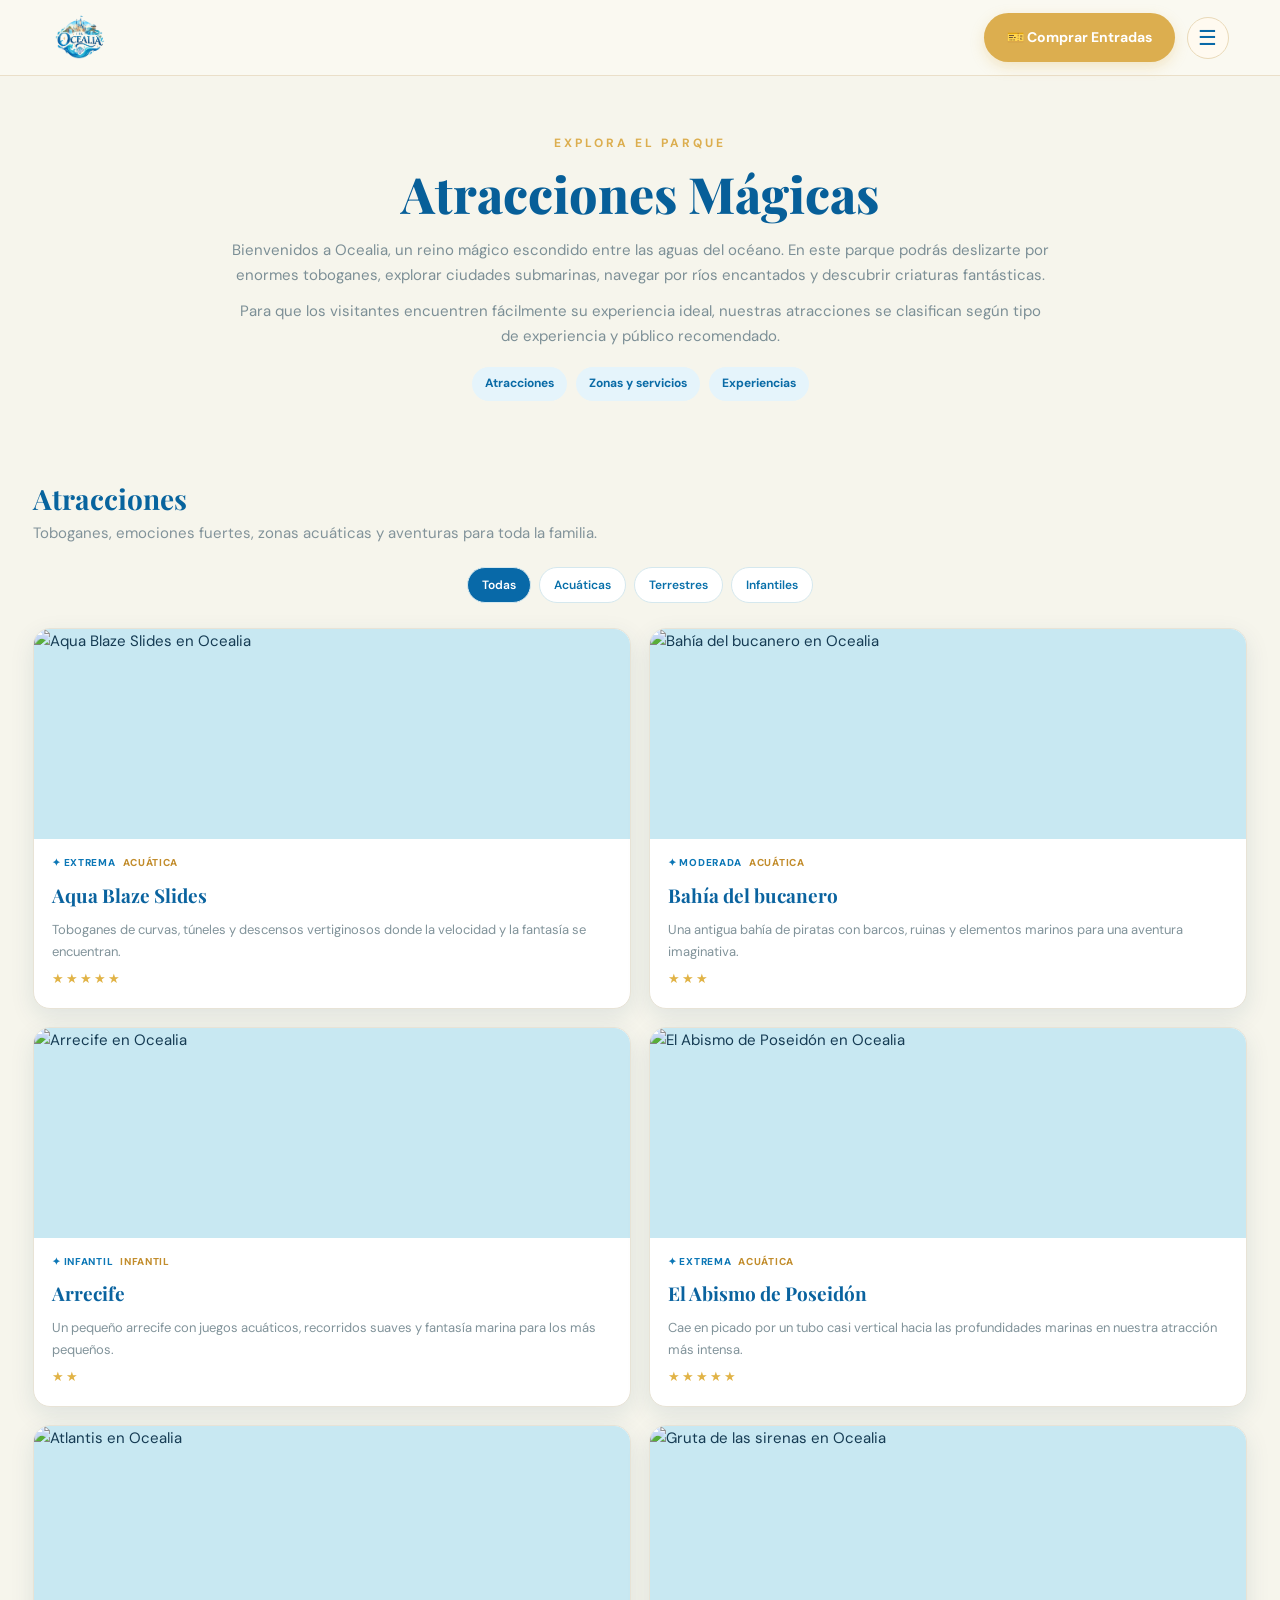
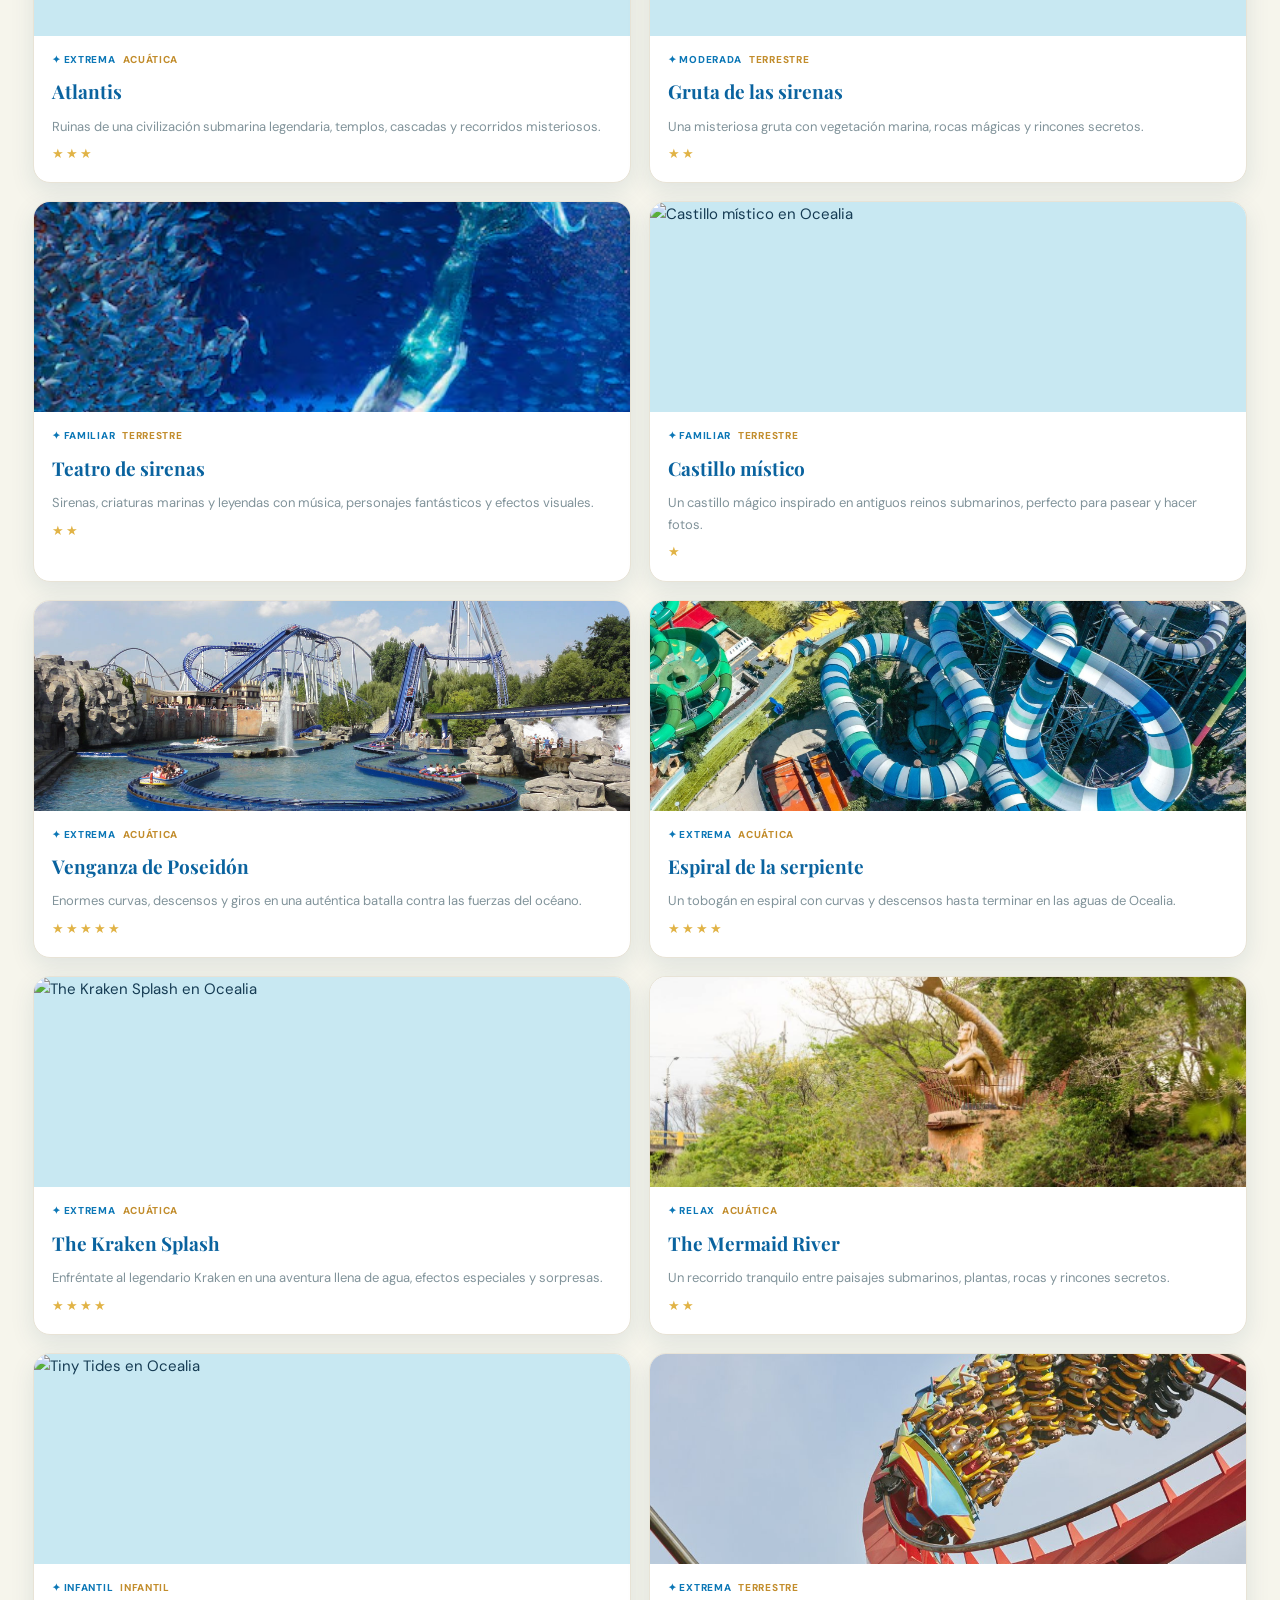
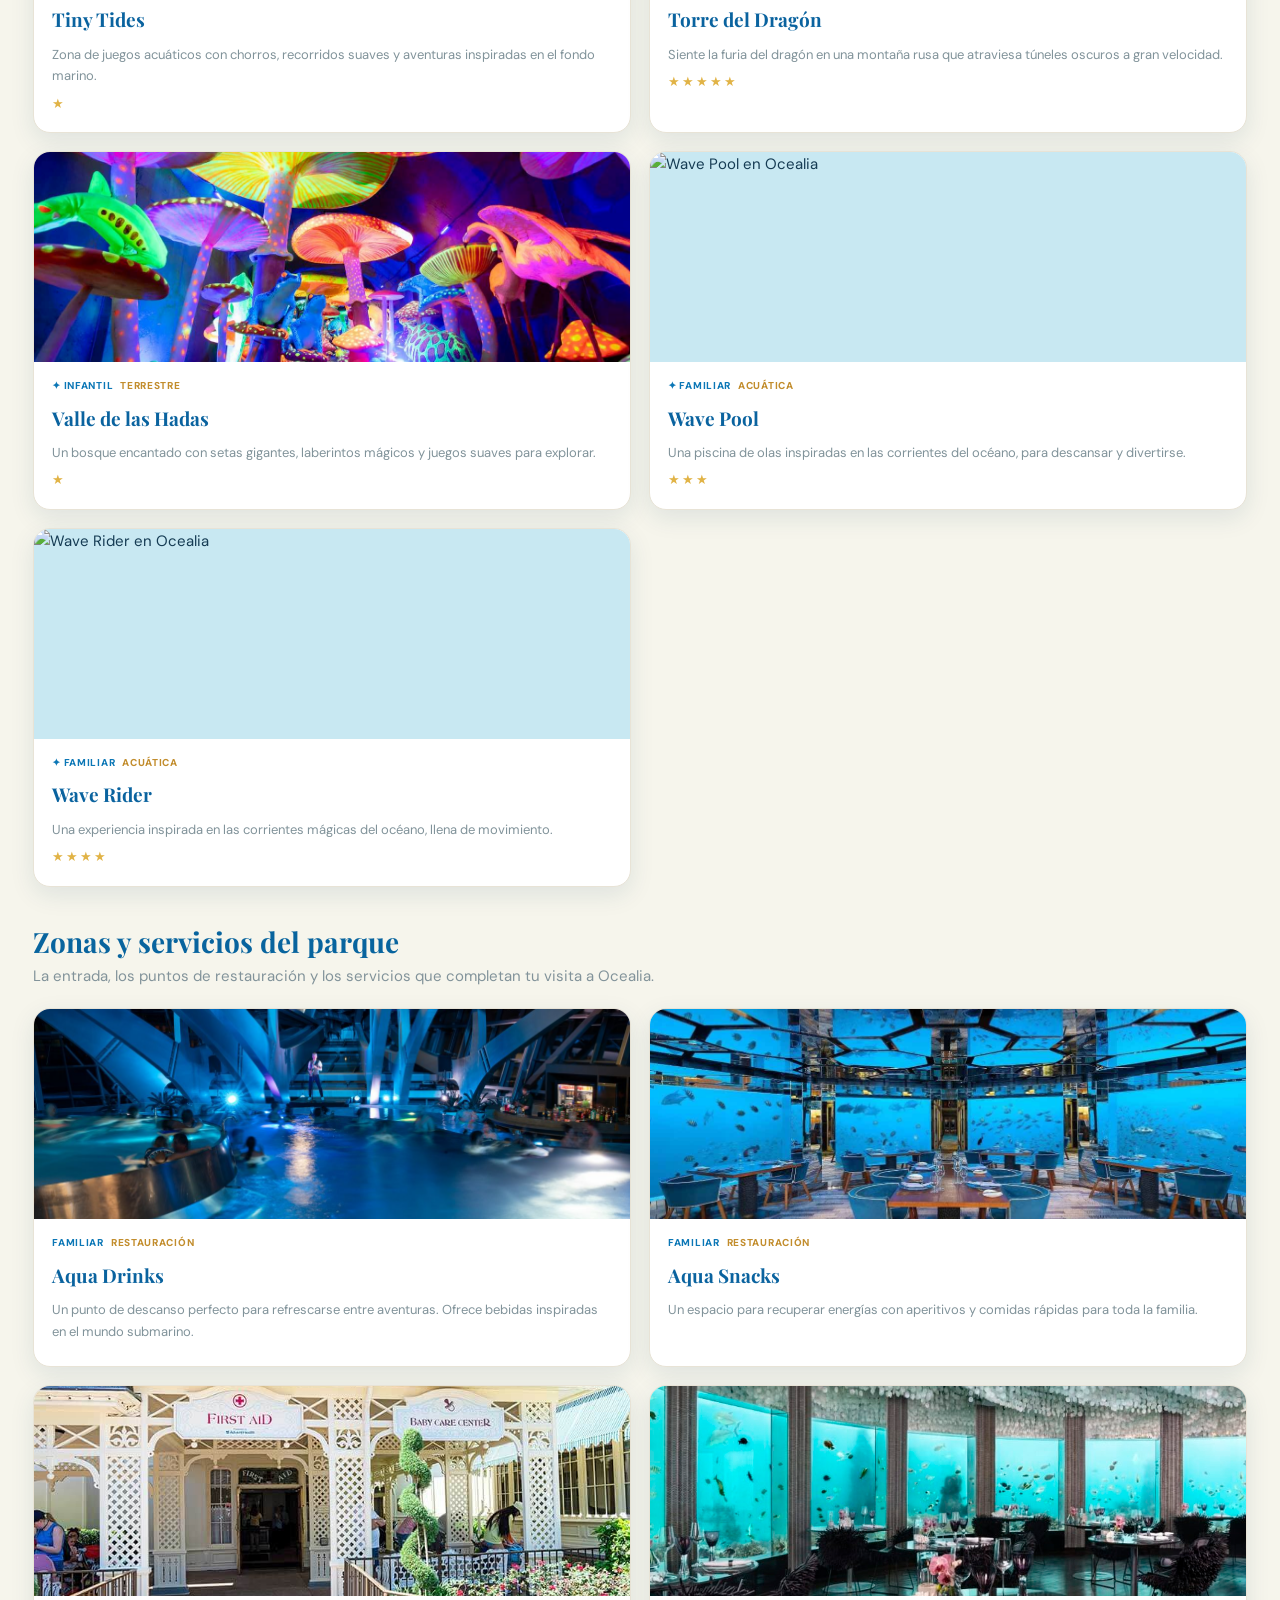
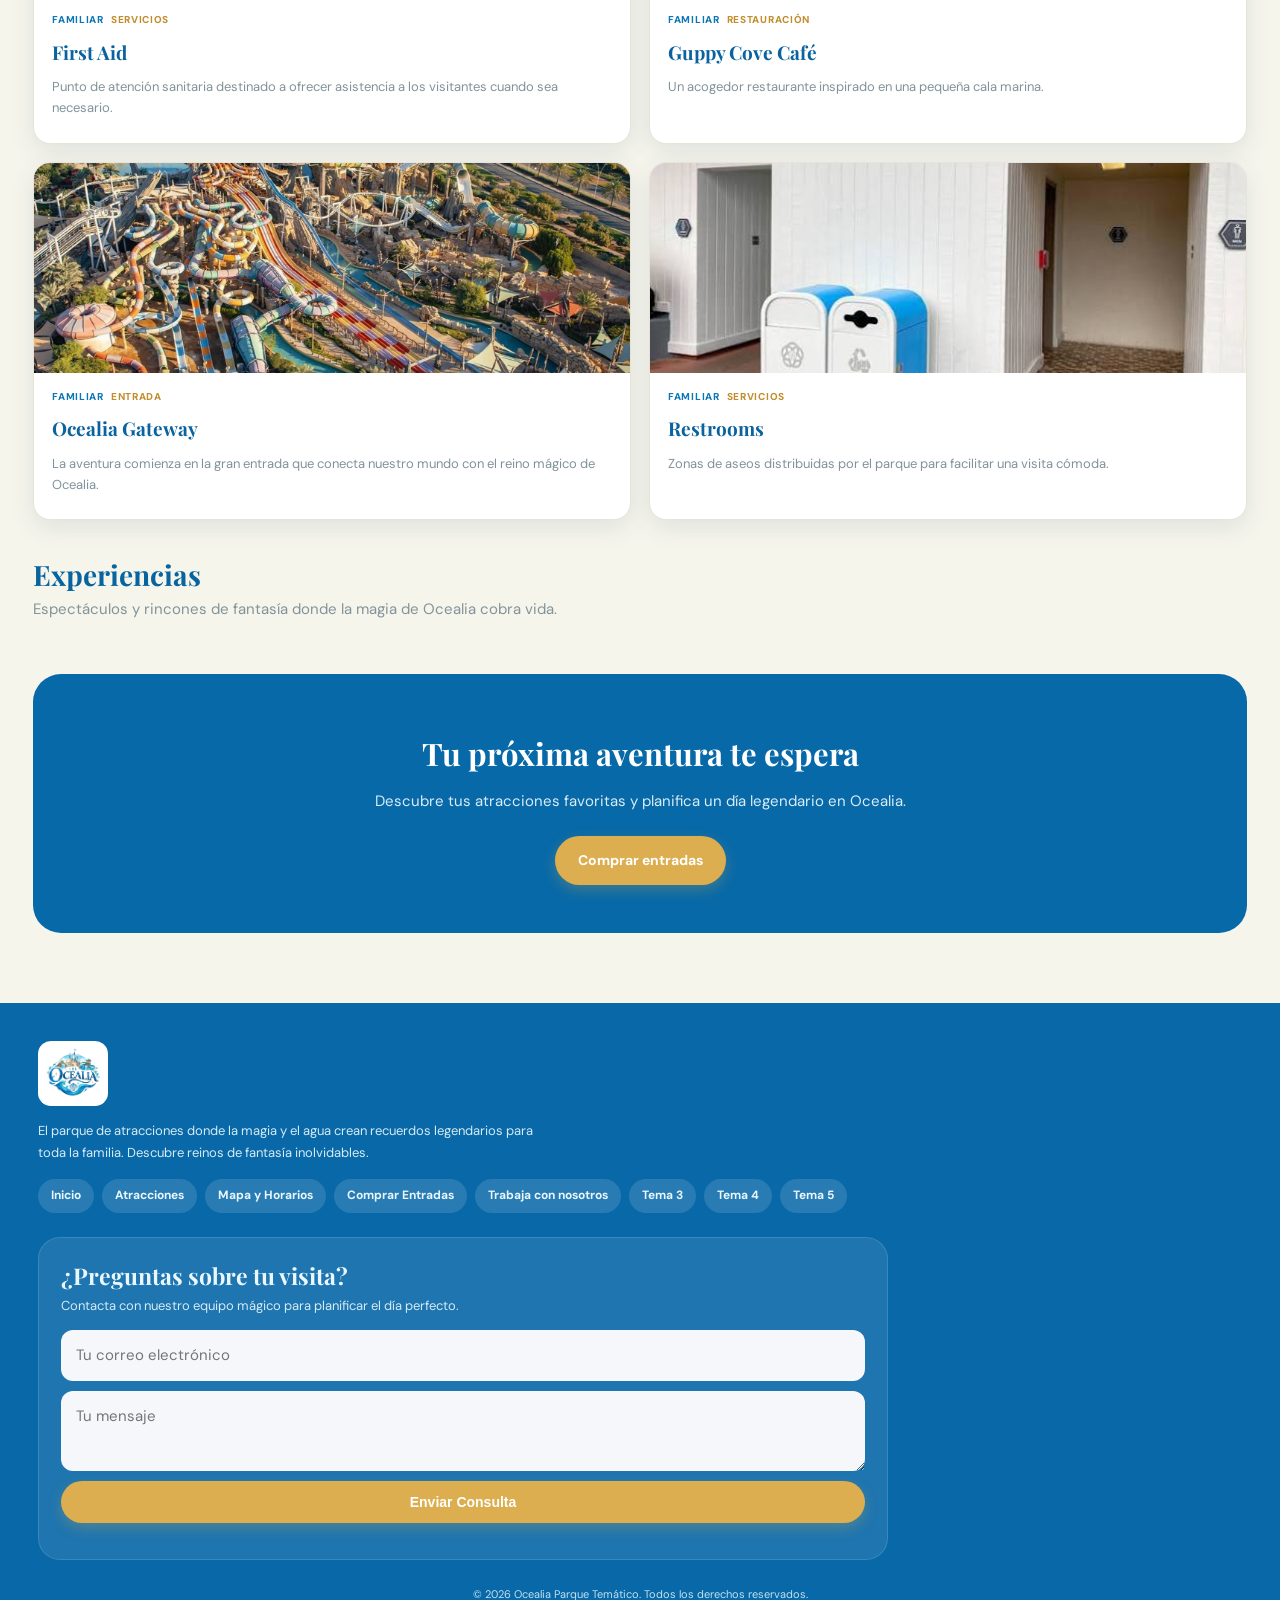
==== commit fcea7dd4: "Actualizar attractions.html" ====
--- a/attractions.html
+++ b/attractions.html
@@ -1 +1,2 @@
-<!doctype html><html lang="es"><head><meta charset="utf-8"><meta name="viewport" content="width=device-width,initial-scale=1"><meta name="theme-color" content="#0869a8"><title>Atracciones Mágicas | Ocealia</title><link rel="stylesheet" href="styles.css"></head><body><header class="site-header"><a class="brand" href="index.html" aria-label="Ocealia inicio"><img src="assets/logo-ocealia.png" alt="Logotipo de Ocealia"></a><div class="header-actions"><a class="btn btn-gold" href="attractions.html">🎫 Comprar Entradas</a><button class="menu-toggle" aria-label="Abrir menú" aria-expanded="false">☰</button></div><nav class="nav"><a href="index.html">Inicio</a><a href="attractions.html">Atracciones</a><a href="careers.html">Tema 1</a><a href="tema2.html">Tema 2</a><a href="tema3.html">Tema 3</a><a href="tema4.html">Tema 4</a><a href="tema5.html">Tema 5</a></nav></header><main><section class="page-intro"><div class="eyebrow">Explora el parque</div><h1>Atracciones Mágicas</h1><p>Bienvenidos a Ocealia, un reino mágico escondido entre las aguas del océano. En este parque podrás deslizarte por enormes toboganes, explorar ciudades submarinas, navegar por ríos encantados y descubrir criaturas fantásticas.</p><p>Para que los visitantes encuentren fácilmente su experiencia ideal, nuestras atracciones se clasifican según tipo de experiencia y público recomendado.</p><div class="pills"><a class="pill" href="#atracciones">Atracciones</a><a class="pill" href="#servicios">Zonas y servicios</a><a class="pill" href="#experiencias">Experiencias</a></div></section><div class="section-title-row" id="atracciones"><div><h2>Atracciones</h2><p>Toboganes, emociones fuertes, zonas acuáticas y aventuras para toda la familia.</p></div></div><div class="filters"><button class="active" data-filter="all">Todas</button><button data-filter="acuática">Acuáticas</button><button data-filter="terrestre">Terrestres</button><button data-filter="infantil">Infantiles</button></div><section class="attraction-grid"><article class="attraction-card" data-category="acuática"><img src="https://files.cdn-files-a.com/uploads/12436920/800_6ad27c0fa3b76.jpg" alt="Aqua Blaze Slides en Ocealia" loading="lazy"><div class="attraction-copy"><div class="tag-row"><span class="tag">✦ Extrema</span><span class="tag gold">Acuática</span></div><h3>Aqua Blaze Slides</h3><p>Toboganes de curvas, túneles y descensos vertiginosos donde la velocidad y la fantasía se encuentran.</p><div class="stars" aria-label="Nivel de emoción">★★★★★</div></div></article><article class="attraction-card" data-category="acuática"><img src="https://files.cdn-files-a.com/uploads/12436920/800_gi-6ad22ec480f44.jpg" alt="Buccaneer Bay en Ocealia" loading="lazy"><div class="attraction-copy"><div class="tag-row"><span class="tag">✦ Moderada</span><span class="tag gold">Acuática</span></div><h3>Buccaneer Bay</h3><p>Una antigua bahía de piratas con barcos, ruinas y elementos marinos para una aventura imaginativa.</p><div class="stars" aria-label="Nivel de emoción">★★★</div></div></article><article class="attraction-card" data-category="infantil"><img src="https://files.cdn-files-a.com/uploads/12436920/800_6ad27c5ea5ab6.jpg" alt="Children’s Reef en Ocealia" loading="lazy"><div class="attraction-copy"><div class="tag-row"><span class="tag">✦ Infantil</span><span class="tag gold">Infantil</span></div><h3>Children’s Reef</h3><p>Un pequeño arrecife con juegos acuáticos, recorridos suaves y fantasía marina para los más pequeños.</p><div class="stars" aria-label="Nivel de emoción">★★</div></div></article><article class="attraction-card" data-category="acuática"><img src="https://files.cdn-files-a.com/uploads/12436920/800_6ad27c8c6d615.jpg" alt="El Abismo de Poseidón en Ocealia" loading="lazy"><div class="attraction-copy"><div class="tag-row"><span class="tag">✦ Extrema</span><span class="tag gold">Acuática</span></div><h3>El Abismo de Poseidón</h3><p>Cae en picado por un tubo casi vertical hacia las profundidades marinas en nuestra atracción más intensa.</p><div class="stars" aria-label="Nivel de emoción">★★★★★</div></div></article><article class="attraction-card" data-category="acuática"><img src="https://files.cdn-files-a.com/uploads/12436920/800_6ad27c717a47e.png" alt="Lost Atlantis Waterland en Ocealia" loading="lazy"><div class="attraction-copy"><div class="tag-row"><span class="tag">✦ Extrema</span><span class="tag gold">Acuática</span></div><h3>Lost Atlantis Waterland</h3><p>Ruinas de una civilización submarina legendaria, templos, cascadas y recorridos misteriosos.</p><div class="stars" aria-label="Nivel de emoción">★★★</div></div></article><article class="attraction-card" data-category="terrestre"><img src="https://files.cdn-files-a.com/uploads/12436920/800_gi-6ad22ebad1ef4.jpg" alt="Mermaid Grotto en Ocealia" loading="lazy"><div class="attraction-copy"><div class="tag-row"><span class="tag">✦ Moderada</span><span class="tag gold">Terrestre</span></div><h3>Mermaid Grotto</h3><p>Una misteriosa gruta con vegetación marina, rocas mágicas y rincones secretos.</p><div class="stars" aria-label="Nivel de emoción">★★</div></div></article><article class="attraction-card" data-category="terrestre"><img src="https://files.cdn-files-a.com/uploads/12436920/800_gi-6ad22eb8143dc.jpg" alt="Mermaid Theatre en Ocealia" loading="lazy"><div class="attraction-copy"><div class="tag-row"><span class="tag">✦ Familiar</span><span class="tag gold">Terrestre</span></div><h3>Mermaid Theatre</h3><p>Sirenas, criaturas marinas y leyendas con música, personajes fantásticos y efectos visuales.</p><div class="stars" aria-label="Nivel de emoción">★★</div></div></article><article class="attraction-card" data-category="terrestre"><img src="https://files.cdn-files-a.com/uploads/12436920/800_gi-6ad22eb8143dc.jpg" alt="Mystical Ocean Castle en Ocealia" loading="lazy"><div class="attraction-copy"><div class="tag-row"><span class="tag">✦ Familiar</span><span class="tag gold">Terrestre</span></div><h3>Mystical Ocean Castle</h3><p>Un castillo mágico inspirado en antiguos reinos submarinos, perfecto para pasear y hacer fotos.</p><div class="stars" aria-label="Nivel de emoción">★</div></div></article><article class="attraction-card" data-category="acuática"><img src="https://files.cdn-files-a.com/uploads/12436920/800_gi-6ad22ebf228e8.jpg" alt="Poseidon’s Revenge en Ocealia" loading="lazy"><div class="attraction-copy"><div class="tag-row"><span class="tag">✦ Extrema</span><span class="tag gold">Acuática</span></div><h3>Poseidon’s Revenge</h3><p>Enormes curvas, descensos y giros en una auténtica batalla contra las fuerzas del océano.</p><div class="stars" aria-label="Nivel de emoción">★★★★★</div></div></article><article class="attraction-card" data-category="acuática"><img src="https://files.cdn-files-a.com/uploads/12436920/800_6ad27c717a47e.png" alt="Serpent’s Spiral en Ocealia" loading="lazy"><div class="attraction-copy"><div class="tag-row"><span class="tag">✦ Extrema</span><span class="tag gold">Acuática</span></div><h3>Serpent’s Spiral</h3><p>Un tobogán en espiral con curvas y descensos hasta terminar en las aguas de Ocealia.</p><div class="stars" aria-label="Nivel de emoción">★★★★</div></div></article><article class="attraction-card" data-category="acuática"><img src="https://files.cdn-files-a.com/uploads/12436920/800_6ad27c5ea5ab6.jpg" alt="The Kraken Splash en Ocealia" loading="lazy"><div class="attraction-copy"><div class="tag-row"><span class="tag">✦ Extrema</span><span class="tag gold">Acuática</span></div><h3>The Kraken Splash</h3><p>Enfréntate al legendario Kraken en una aventura llena de agua, efectos especiales y sorpresas.</p><div class="stars" aria-label="Nivel de emoción">★★★★</div></div></article><article class="attraction-card" data-category="acuática"><img src="https://files.cdn-files-a.com/uploads/12436920/800_gi-6ad22eb30bc2a.jpg" alt="The Mermaid River en Ocealia" loading="lazy"><div class="attraction-copy"><div class="tag-row"><span class="tag">✦ Relax</span><span class="tag gold">Acuática</span></div><h3>The Mermaid River</h3><p>Un recorrido tranquilo entre paisajes submarinos, plantas, rocas y rincones secretos.</p><div class="stars" aria-label="Nivel de emoción">★★</div></div></article><article class="attraction-card" data-category="infantil"><img src="https://files.cdn-files-a.com/uploads/12436920/800_6ad27c5ea5ab6.jpg" alt="Tiny Tides en Ocealia" loading="lazy"><div class="attraction-copy"><div class="tag-row"><span class="tag">✦ Infantil</span><span class="tag gold">Infantil</span></div><h3>Tiny Tides</h3><p>Zona de juegos acuáticos con chorros, recorridos suaves y aventuras inspiradas en el fondo marino.</p><div class="stars" aria-label="Nivel de emoción">★</div></div></article><article class="attraction-card" data-category="terrestre"><img src="https://files.cdn-files-a.com/uploads/12436920/800_gi-6ad22ebf228e8.jpg" alt="Torre del Dragón en Ocealia" loading="lazy"><div class="attraction-copy"><div class="tag-row"><span class="tag">✦ Extrema</span><span class="tag gold">Terrestre</span></div><h3>Torre del Dragón</h3><p>Siente la furia del dragón en una montaña rusa que atraviesa túneles oscuros a gran velocidad.</p><div class="stars" aria-label="Nivel de emoción">★★★★★</div></div></article><article class="attraction-card" data-category="terrestre"><img src="https://files.cdn-files-a.com/uploads/12436920/800_gi-6ad22ebad1ef4.jpg" alt="Valle de las Hadas en Ocealia" loading="lazy"><div class="attraction-copy"><div class="tag-row"><span class="tag">✦ Infantil</span><span class="tag gold">Terrestre</span></div><h3>Valle de las Hadas</h3><p>Un bosque encantado con setas gigantes, laberintos mágicos y juegos suaves para explorar.</p><div class="stars" aria-label="Nivel de emoción">★</div></div></article><article class="attraction-card" data-category="acuática"><img src="https://files.cdn-files-a.com/uploads/12436920/800_6ad27c8c6d615.jpg" alt="Wave Pool en Ocealia" loading="lazy"><div class="attraction-copy"><div class="tag-row"><span class="tag">✦ Familiar</span><span class="tag gold">Acuática</span></div><h3>Wave Pool</h3><p>Una piscina de olas inspiradas en las corrientes del océano, para descansar y divertirse.</p><div class="stars" aria-label="Nivel de emoción">★★★</div></div></article><article class="attraction-card" data-category="acuática"><img src="https://files.cdn-files-a.com/uploads/12436920/800_6ad27c0fa3b76.jpg" alt="Wave Rider en Ocealia" loading="lazy"><div class="attraction-copy"><div class="tag-row"><span class="tag">✦ Familiar</span><span class="tag gold">Acuática</span></div><h3>Wave Rider</h3><p>Una experiencia inspirada en las corrientes mágicas del océano, llena de movimiento.</p><div class="stars" aria-label="Nivel de emoción">★★★★</div></div></article></section><div class="section-title-row" id="servicios"><div><h2>Zonas y servicios del parque</h2><p>La entrada, los puntos de restauración y los servicios que completan tu visita a Ocealia.</p></div></div><section class="attraction-grid"><article class="attraction-card"><img src="https://files.cdn-files-a.com/uploads/12436920/800_gi-6ad22eb30bc2a.jpg" alt="Aqua Drinks" loading="lazy"><div class="attraction-copy"><div class="tag-row"><span class="tag">Familiar</span><span class="tag gold">Restauración</span></div><h3>Aqua Drinks</h3><p>Un punto de descanso perfecto para refrescarse entre aventuras. Ofrece bebidas inspiradas en el mundo submarino.</p></div></article><article class="attraction-card"><img src="https://files.cdn-files-a.com/uploads/12436920/800_6ad27c5ea5ab6.jpg" alt="Aqua Snacks" loading="lazy"><div class="attraction-copy"><div class="tag-row"><span class="tag">Familiar</span><span class="tag gold">Restauración</span></div><h3>Aqua Snacks</h3><p>Un espacio para recuperar energías con aperitivos y comidas rápidas para toda la familia.</p></div></article><article class="attraction-card"><img src="https://files.cdn-files-a.com/uploads/12436920/800_6ad22caccaff8.jpg" alt="First Aid" loading="lazy"><div class="attraction-copy"><div class="tag-row"><span class="tag">Familiar</span><span class="tag gold">Servicios</span></div><h3>First Aid</h3><p>Punto de atención sanitaria destinado a ofrecer asistencia a los visitantes cuando sea necesario.</p></div></article><article class="attraction-card"><img src="https://files.cdn-files-a.com/uploads/12436920/800_gi-6ad22eb30bc2a.jpg" alt="Guppy Cove Café" loading="lazy"><div class="attraction-copy"><div class="tag-row"><span class="tag">Familiar</span><span class="tag gold">Restauración</span></div><h3>Guppy Cove Café</h3><p>Un acogedor restaurante inspirado en una pequeña cala marina.</p></div></article><article class="attraction-card"><img src="https://files.cdn-files-a.com/uploads/12436920/800_gi-6ad22eb8143dc.jpg" alt="Ocealia Gateway" loading="lazy"><div class="attraction-copy"><div class="tag-row"><span class="tag">Familiar</span><span class="tag gold">Entrada</span></div><h3>Ocealia Gateway</h3><p>La aventura comienza en la gran entrada que conecta nuestro mundo con el reino mágico de Ocealia.</p></div></article><article class="attraction-card"><img src="https://files.cdn-files-a.com/uploads/12436920/800_6ad22caccaff8.jpg" alt="Restrooms" loading="lazy"><div class="attraction-copy"><div class="tag-row"><span class="tag">Familiar</span><span class="tag gold">Servicios</span></div><h3>Restrooms</h3><p>Zonas de aseos distribuidas por el parque para facilitar una visita cómoda.</p></div></article></section><div class="section-title-row" id="experiencias"><div><h2>Experiencias</h2><p>Espectáculos y rincones de fantasía donde la magia de Ocealia cobra vida.</p></div></div><section class="blue-cta"><h2>Tu próxima aventura te espera</h2><p>Descubre tus atracciones favoritas y planifica un día legendario en Ocealia.</p><a class="btn btn-gold" href="index.html#entradas">Comprar entradas</a></section></main><footer class="footer"><div class="footer-inner"><img class="footer-brand" src="assets/logo-ocealia.png" alt="Ocealia"><p>El parque de atracciones donde la magia y el agua crean recuerdos legendarios para toda la familia. Descubre reinos de fantasía inolvidables.</p><nav class="footer-links"><a href="index.html">Inicio</a><a href="attractions.html">Atracciones</a><a href="tema2.html">Mapa y Horarios</a><a href="index.html#entradas">Comprar Entradas</a><a href="careers.html">Trabaja con nosotros</a><a href="tema3.html">Tema 3</a><a href="tema4.html">Tema 4</a><a href="tema5.html">Tema 5</a></nav><div class="contact-box"><h3>¿Preguntas sobre tu visita?</h3><p>Contacta con nuestro equipo mágico para planificar el día perfecto.</p><form data-demo><div class="form-row"><input type="email" placeholder="Tu correo electrónico" required><textarea placeholder="Tu mensaje" required></textarea></div><button class="btn btn-gold" type="submit">Enviar Consulta</button><p class="form-message" aria-live="polite"></p></form></div><div class="copyright">© 2026 Ocealia Parque Temático. Todos los derechos reservados.</div></div></footer><script src="script.js"></script></body></html>
+<!doctype html><html lang="es"><head><meta charset="utf-8"><meta name="viewport" content="width=device-width,initial-scale=1"><meta name="theme-color" content="#0869a8"><title>Atracciones Mágicas | Ocealia</title><link rel="stylesheet" href="styles.css"></head><body><header class="site-header"><a class="brand" href="index.html" aria-label="Ocealia inicio"><img src="assets/logo-ocealia.png" alt="Logotipo de Ocealia"></a><div class="header-actions"><a class="btn btn-gold" href="entradas.html">🎫 Comprar Entradas</a><button class="menu-toggle" aria-label="Abrir menú" aria-expanded="false">☰</button></div><nav class="nav"><a href="index.html">Inicio</a><a href="attractions.html">Atracciones</a><a href="careers.html">Tema 1</a><a href="tema2.html">Tema 2</a><a href="tema3.html">Tema 3</a><a href="tema4.html">Tema 4</a><a href="tema5.html">Tema 5</a></nav></header><main><section class="page-intro"><div class="eyebrow">Explora el parque</div><h1>Atracciones Mágicas</h1><p>Bienvenidos a Ocealia, un reino mágico escondido entre las aguas del océano. En este parque podrás deslizarte por enormes toboganes, explorar ciudades submarinas, navegar por ríos encantados y descubrir criaturas fantásticas.</p><p>Para que los visitantes encuentren fácilmente su experiencia ideal, nuestras atracciones se clasifican según tipo de experiencia y público recomendado.</p><div class="pills"><a class="pill" href="#atracciones">Atracciones</a><a class="pill" href="#servicios">Zonas y servicios</a><a class="pill" href="#experiencias">Experiencias</a></div></section><div class="section-title-row" id="atracciones"><div><h2>Atracciones</h2><p>Toboganes, emociones fuertes, zonas acuáticas y aventuras para toda la familia.</p></div></div><div class="filters"><button class="active" data-filter="all">Todas</button><button data-filter="acuática">Acuáticas</button><button data-filter="terrestre">Terrestres</button><button data-filter="infantil">Infantiles</button></div><section class="attraction-grid"><article class="attraction-card" data-category="acuática"><img src="https://files.cdn-files-a.com/uploads/12436920/800_6ad27c0fa3b76.jpg" alt="Aqua Blaze Slides en Ocealia" loading="lazy"><div class="attraction-copy"><div class="tag-row"><span class="tag">✦ Extrema</span><span class="tag gold">Acuática</span></div><h3>Aqua Blaze Slides</h3><p>Toboganes de curvas, túneles y descensos vertiginosos donde la velocidad y la fantasía se encuentran.</p><div class="stars" aria-label="Nivel de emoción">★★★★★</div></div></article><article class="attraction-card" data-category="acuática"><img src="https://files.cdn-files-a.com/uploads/12436920/800_gi-6ad22ec480f44.jpg" alt="Bahía del bucanero en Ocealia" loading="lazy"><div class="attraction-copy"><div class="tag-row"><span class="tag">✦ Moderada</span><span class="tag gold">Acuática</span></div><h3>Bahía del bucanero</h3><p>Una antigua bahía de piratas con barcos, ruinas y elementos marinos para una aventura imaginativa.</p><div class="stars" aria-label="Nivel de emoción">★★★</div></div></article><article class="attraction-card" data-category="infantil"><img src="https://files.cdn-files-a.com/uploads/12436920/800_6ad27c5ea5ab6.jpg" alt="Arrecife en Ocealia" loading="lazy"><div class="attraction-copy"><div class="tag-row"><span class="tag">✦ Infantil</span><span class="tag gold">Infantil</span></div><h3>Arrecife</h3><p>Un pequeño arrecife con juegos acuáticos, recorridos suaves y fantasía marina para los más pequeños.</p><div class="stars" aria-label="Nivel de emoción">★★</div></div></article><article class="attraction-card" data-category="acuática"><img src="https://files.cdn-files-a.com/uploads/12436920/800_6ad27c8c6d615.jpg" alt="El Abismo de Poseidón en Ocealia" loading="lazy"><div class="attraction-copy"><div class="tag-row"><span class="tag">✦ Extrema</span><span class="tag gold">Acuática</span></div><h3>El Abismo de Poseidón</h3><p>Cae en picado por un tubo casi vertical hacia las profundidades marinas en nuestra atracción más intensa.</p><div class="stars" aria-label="Nivel de emoción">★★★★★</div></div></article><article class="attraction-card" data-category="acuática"><img src="https://files.cdn-files-a.com/uploads/12436920/800_6ad27c717a47e.png" alt="Atlantis en Ocealia" loading="lazy"><div class="attraction-copy"><div class="tag-row"><span class="tag">✦ Extrema</span><span class="tag gold">Acuática</span></div><h3> Atlantis</h3><p>Ruinas de una civilización submarina legendaria, templos, cascadas y recorridos misteriosos.</p><div class="stars" aria-label="Nivel de emoción">★★★</div></div></article><article class="attraction-card" data-category="terrestre"><img src="https://files.cdn-files-a.com/uploads/12436920/800_gi-6ad22ebad1ef4.jpg" alt="Gruta de las sirenas en Ocealia" loading="lazy"><div class="attraction-copy"><div class="tag-row"><span class="tag">✦ Moderada</span><span class="tag gold">Terrestre</span></div><h3>Gruta de las sirenas</h3><p>Una misteriosa gruta con vegetación marina, rocas mágicas y rincones secretos.</p><div class="stars" aria-label="Nivel de emoción">★★</div></div></article><article class="attraction-card" data-category="terrestre"><img src="assets/Teatrosirena.jpeg" alt="Teatro de sirenas en Ocealia" loading="lazy"><div class="attraction-copy"><div class="tag-row"><span class="tag">✦ Familiar</span><span class="tag gold">Terrestre</span></div><h3>Teatro de sirenas</h3><p>Sirenas, criaturas marinas y leyendas con música, personajes fantásticos y efectos visuales.</p><div class="stars" aria-label="Nivel de emoción">★★</div></div></article><article class="attraction-card" data-category="terrestre"><img src="https://files.cdn-files-a.com/uploads/12436920/800_gi-6ad22eb8143dc.jpg" alt="Castillo místico en Ocealia" loading="lazy"><div class="attraction-copy"><div class="tag-row"><span class="tag">✦ Familiar</span><span class="tag gold">Terrestre</span></div><h3>Castillo místico</h3><p>Un castillo mágico inspirado en antiguos reinos submarinos, perfecto para pasear y hacer fotos.</p><div class="stars" aria-label="Nivel de emoción">★</div></div></article><article class="attraction-card" data-category="acuática"><img src="assets/Poseidon.jpeg" alt="Venganza de Poseidón en Ocealia" loading="lazy"><div class="attraction-copy"><div class="tag-row"><span class="tag">✦ Extrema</span><span class="tag gold">Acuática</span></div><h3>Venganza de Poseidón</h3><p>Enormes curvas, descensos y giros en una auténtica batalla contra las fuerzas del océano.</p><div class="stars" aria-label="Nivel de emoción">★★★★★</div></div></article><article class="attraction-card" data-category="acuática"><img src="assets/Serpiente.jpeg" alt="Espiral de la serpiente en Ocealia" loading="lazy"><div class="attraction-copy"><div class="tag-row"><span class="tag">✦ Extrema</span><span class="tag gold">Acuática</span></div><h3>Espiral de la serpiente</h3><p>Un tobogán en espiral con curvas y descensos hasta terminar en las aguas de Ocealia.</p><div class="stars" aria-label="Nivel de emoción">★★★★</div></div></article><article class="attraction-card" data-category="acuática"><img src="https://files.cdn-files-a.com/uploads/12436920/800_6ad27c5ea5ab6.jpg" alt="The Kraken Splash en Ocealia" loading="lazy"><div class="attraction-copy"><div class="tag-row"><span class="tag">✦ Extrema</span><span class="tag gold">Acuática</span></div><h3>The Kraken Splash</h3><p>Enfréntate al legendario Kraken en una aventura llena de agua, efectos especiales y sorpresas.</p><div class="stars" aria-label="Nivel de emoción">★★★★</div></div></article><article class="attraction-card" data-category="acuática"><img src="assets/Rio.jpeg" alt="The Mermaid River en Ocealia" loading="lazy"><div class="attraction-copy"><div class="tag-row"><span class="tag">✦ Relax</span><span class="tag gold">Acuática</span></div><h3>The Mermaid River</h3><p>Un recorrido tranquilo entre paisajes submarinos, plantas, rocas y rincones secretos.</p><div class="stars" aria-label="Nivel de emoción">★★</div></div></article><article class="attraction-card" data-category="infantil"><img src="https://files.cdn-files-a.com/uploads/12436920/800_6ad27c5ea5ab6.jpg" alt="Tiny Tides en Ocealia" loading="lazy"><div class="attraction-copy"><div class="tag-row"><span class="tag">✦ Infantil</span><span class="tag gold">Infantil</span></div><h3>Tiny Tides</h3><p>Zona de juegos acuáticos con chorros, recorridos suaves y aventuras inspiradas en el fondo marino.</p><div class="stars" aria-label="Nivel de emoción">★</div></div></article><article class="attraction-card" data-category="terrestre"><img src="assets/Dragon.jpeg" alt="Torre del Dragón en Ocealia" loading="lazy"><div class="attraction-copy"><div class="tag-row"><span class="tag">✦ Extrema</span><span class="tag gold">Terrestre</span></div><h3>Torre del Dragón</h3><p>Siente la furia del dragón en una montaña rusa que atraviesa túneles oscuros a gran velocidad.</p><div class="stars" aria-label="Nivel de emoción">★★★★★</div></div></article><article class="attraction-card" data-category="terrestre"><img src="assets/Hadas.jpeg" alt="Valle de las Hadas en Ocealia" loading="lazy"><div class="attraction-copy"><div class="tag-row"><span class="tag">✦ Infantil</span><span class="tag gold">Terrestre</span></div><h3>Valle de las Hadas</h3><p>Un bosque encantado con setas gigantes, laberintos mágicos y juegos suaves para explorar.</p><div class="stars" aria-label="Nivel de emoción">★</div></div></article><article class="attraction-card" data-category="acuática"><img src="https://files.cdn-files-a.com/uploads/12436920/800_6ad27c8c6d615.jpg" alt="Wave Pool en Ocealia" loading="lazy"><div class="attraction-copy"><div class="tag-row"><span class="tag">✦ Familiar</span><span class="tag gold">Acuática</span></div><h3>Wave Pool</h3><p>Una piscina de olas inspiradas en las corrientes del océano, para descansar y divertirse.</p><div class="stars" aria-label="Nivel de emoción">★★★</div></div></article><article class="attraction-card" data-category="acuática"><img src="https://files.cdn-files-a.com/uploads/12436920/800_6ad27c0fa3b76.jpg" alt="Wave Rider en Ocealia" loading="lazy"><div class="attraction-copy"><div class="tag-row"><span class="tag">✦ Familiar</span><span class="tag gold">Acuática</span></div><h3>Wave Rider</h3><p>Una experiencia inspirada en las corrientes mágicas del océano, llena de movimiento.</p><div class="stars" aria-label="Nivel de emoción">★★★★</div></div></article></section><div class="section-title-row" id="servicios"><div><h2>Zonas y servicios del parque</h2><p>La entrada, los puntos de restauración y los servicios que completan tu visita a Ocealia.</p></div></div><section class="attraction-grid"><article class="attraction-card"><img src="assets/bar.jpeg" alt="Aqua Drinks" loading="lazy"><div class="attraction-copy"><div class="tag-row"><span class="tag">Familiar</span><span class="tag gold">Restauración</span></div><h3>Aqua Drinks</h3><p>Un punto de descanso perfecto para refrescarse entre aventuras. Ofrece bebidas inspiradas en el mundo submarino.</p></div></article><article class="attraction-card"><img src="assets/Restaurantes.jpeg" alt="Aqua Snacks" loading="lazy"><div class="attraction-copy"><div class="tag-row"><span class="tag">Familiar</span><span class="tag gold">Restauración</span></div><h3>Aqua Snacks</h3><p>Un espacio para recuperar energías con aperitivos y comidas rápidas para toda la familia.</p></div></article><article class="attraction-card"><img src="assets/Primerosauxilios.jpeg" alt="First Aid" loading="lazy"><div class="attraction-copy"><div class="tag-row"><span class="tag">Familiar</span><span class="tag gold">Servicios</span></div><h3>First Aid</h3><p>Punto de atención sanitaria destinado a ofrecer asistencia a los visitantes cuando sea necesario.</p></div></article><article class="attraction-card"><img src="assets/Snacks.jpeg" alt="Guppy Cove Café" loading="lazy"><div class="attraction-copy"><div class="tag-row"><span class="tag">Familiar</span><span class="tag gold">Restauración</span></div><h3>Guppy Cove Café</h3><p>Un acogedor restaurante inspirado en una pequeña cala marina.</p></div></article><article class="attraction-card"><img src="assets/Entrada.jpeg" alt="Ocealia Gateway" loading="lazy"><div class="attraction-copy"><div class="tag-row"><span class="tag">Familiar</span><span class="tag gold">Entrada</span></div><h3>Ocealia Gateway</h3><p>La aventura comienza en la gran entrada que conecta nuestro mundo con el reino mágico de Ocealia.</p></div></article><article class="attraction-card"><img src="assets/servicios.jpeg" alt="Restrooms" loading="lazy"><div class="attraction-copy"><div class="tag-row"><span class="tag">Familiar</span><span class="tag gold">Servicios</span></div><h3>Restrooms</h3><p>Zonas de aseos distribuidas por el parque para facilitar una visita cómoda.</p></div></article></section><div class="section-title-row" id="experiencias"><div><h2>Experiencias</h2><p>Espectáculos y rincones de fantasía donde la magia de Ocealia cobra vida.</p></div></div><section class="blue-cta"><h2>Tu próxima aventura te espera</h2><p>Descubre tus atracciones favoritas y planifica un día legendario en Ocealia.</p><a class="btn btn-gold" href="index.html#entradas">Comprar entradas</a></section></main><footer class="footer"><div class="footer-inner"><img class="footer-brand" src="assets/logo-ocealia.png" alt="Ocealia"><p>El parque de atracciones donde la magia y el agua crean recuerdos legendarios para toda la familia. Descubre reinos de fantasía inolvidables.</p><nav class="footer-links"><a href="index.html">Inicio</a><a href="attractions.html">Atracciones</a><a href="tema2.html">Mapa y Horarios</a><a href="index.html#entradas">Comprar Entradas</a><a href="careers.html">Trabaja con nosotros</a><a href="tema3.html">Tema 3</a><a href="tema4.html">Tema 4</a><a href="tema5.html">Tema 5</a></nav><div class="contact-box"><h3>¿Preguntas sobre tu visita?</h3><p>Contacta con nuestro equipo mágico para planificar el día perfecto.</p><form data-demo><div class="form-row"><input type="email" placeholder="Tu correo electrónico" required><textarea placeholder="Tu mensaje" required></textarea></div><button class="btn btn-gold" type="submit">Enviar Consulta</button><p class="form-message" aria-live="polite"></p></form></div><div class="copyright">© 2026 Ocealia Parque Temático. Todos los derechos reservados.</div></div></footer><script src="script.js"></script></body></html>
+ 
--- a/styles.css
+++ b/styles.css
@@ -57,3 +57,317 @@
 .t2-page{--t2-ink:#123c58;--t2-blue:#0876ad;--t2-aqua:#20a6b4;--t2-gold:#c99d4d;--t2-cream:#f7f4ec;color:var(--t2-ink)}
 .t2-page section{scroll-margin-top:105px}.t2-hero{max-width:1240px;margin:36px auto 24px;padding:54px 5%;min-height:340px;border-radius:28px;background:linear-gradient(120deg,#073e68,#0879ad 62%,#25a5b3);color:#fff;display:grid;grid-template-columns:1.2fr .8fr;gap:35px;align-items:center;overflow:hidden;position:relative}.t2-hero .eyebrow{color:#f2d99e;letter-spacing:2px}.t2-kicker{display:inline-block;margin-top:15px;padding:6px 13px;border:1px solid #e6c77d;border-radius:30px;color:#f5d99b;font-size:12px;letter-spacing:2px}.t2-hero h1{font:clamp(36px,5vw,58px)/1.06 Georgia,serif;margin:15px 0}.t2-hero p{max-width:600px;font-size:17px;line-height:1.7;color:#e8f4f8}.t2-hero-tags{display:flex;flex-wrap:wrap;gap:9px;margin-top:22px}.t2-hero-tags span{border:1px solid #ffffff55;border-radius:30px;padding:7px 12px;font-size:12px}.t2-hero-art{min-height:230px;display:grid;place-items:center;position:relative}.t2-orbit{position:absolute;font-size:190px;color:#ffffff20;right:15%;top:-40px}.t2-hero-card{position:relative;width:min(290px,100%);padding:28px;border-radius:20px;background:#ffffffed;color:#124563;box-shadow:0 20px 55px #00345255;transform:rotate(3deg)}.t2-hero-card span,.t2-hero-card small{display:block;color:#a17c36;letter-spacing:2px;font-size:10px}.t2-hero-card strong{display:block;font:26px/1.2 Georgia,serif;margin:22px 0}.t2-index{max-width:1160px;margin:0 auto 55px;padding:12px;display:flex;gap:8px;justify-content:center;flex-wrap:wrap;background:#f1f6f7;border-radius:16px}.t2-index a{padding:10px 13px;border-radius:10px;text-decoration:none;color:#164763;font-size:13px}.t2-index a:hover{background:#fff;box-shadow:0 5px 16px #0b42601a}.t2-index b{color:#bd9140;margin-right:5px}.t2-section{max-width:1160px;margin:0 auto;padding:48px 24px 62px}.t2-tint{max-width:none;background:linear-gradient(180deg,#f2f7f7,#f8f6ef)}.t2-tint>*{max-width:1112px;margin-left:auto;margin-right:auto}.t2-section-head{display:flex;gap:20px;align-items:flex-start;margin-bottom:32px}.t2-number{flex:0 0 58px;height:58px;border-radius:18px;background:#0b6fa4;color:white;display:grid;place-items:center;font:26px Georgia,serif;box-shadow:0 8px 20px #0b6fa433}.t2-section-head .eyebrow{color:#b58a3e;letter-spacing:2px;font-size:11px;font-weight:700}.t2-section-head h2{font:clamp(26px,3.2vw,38px)/1.15 Georgia,serif;margin:6px 0;color:#123e5b}.t2-job-grid{display:grid;grid-template-columns:repeat(2,minmax(0,1fr));gap:22px}.t2-job-card{background:white;border:1px solid #e1e9e9;border-radius:20px;padding:25px;box-shadow:0 10px 28px #17445b0c;border-top:5px solid #20a4b1}.t2-job-card.finance{border-top-color:#c69a4b}.t2-card-top{display:flex;align-items:center;gap:10px;margin-bottom:18px}.t2-icon{width:39px;height:39px;border-radius:13px;background:#e5f5f5;display:grid;place-items:center;color:#087aa1;font-size:22px}.finance .t2-icon{background:#f8f0df;color:#a17a32}.t2-label{font-size:10px;font-weight:800;letter-spacing:1.5px;color:#a17b38}.t2-job-card h3{font:25px/1.2 Georgia,serif;margin:0 0 10px}.t2-dept{font-size:13px;color:#668091}.t2-job-card h4{margin:22px 0 6px;color:#0875a1}.t2-job-card p,.t2-job-card li{line-height:1.65;font-size:14px}.t2-job-card details{border-top:1px solid #e8eeee;margin-top:13px;padding-top:12px}.t2-job-card summary{cursor:pointer;font-weight:700;color:#135273;list-style:none}.t2-job-card summary:after{content:'+';float:right;color:#bd9140;font-size:20px}.t2-job-card details[open] summary:after{content:'−'}.t2-job-card details ul{padding-left:20px}.t2-feature{display:grid;grid-template-columns:58px 1fr;gap:20px;padding:28px;background:white;border-radius:20px;box-shadow:0 10px 30px #17445b0d}.t2-feature-icon{width:54px;height:54px;border-radius:17px;background:#e4f4f4;color:#0878a2;display:grid;place-items:center;font-size:30px}.t2-feature h3,.t2-subtitle{font:26px Georgia,serif;margin:0 0 14px}.t2-feature p,.t2-method-grid p,.t2-method-grid li{font-size:14px;line-height:1.7}.t2-chip-list{display:flex;flex-wrap:wrap;gap:8px;padding:0;list-style:none}.t2-chip-list li{background:#edf6f5;border-radius:30px;padding:7px 12px;font-size:12px}.t2-question-grid{display:grid;grid-template-columns:repeat(2,1fr);gap:9px}.t2-question-grid div{padding:12px 15px;background:#f7f4ec;border-radius:10px;font-size:13px}.t2-subtitle{margin:35px 0 17px}.t2-method-grid{display:grid;grid-template-columns:1.3fr .7fr;gap:18px}.t2-method-grid article{background:#fff;border-radius:18px;padding:24px;border:1px solid #e4ebeb}.t2-method-grid article>span{color:#c69a4b;font:28px Georgia,serif}.t2-method-grid h3{font:22px Georgia,serif}.t2-table-wrap{margin:20px 0 30px;padding:24px;background:white;border-radius:18px;box-shadow:0 8px 25px #17445b0c;overflow-x:auto}.t2-table-wrap>h3{text-align:center;font:18px Georgia,serif;letter-spacing:1px}.t2-table-title{margin:20px 0 12px;padding:13px 17px;background:#0a6fa4;color:#fff;border-radius:10px;font:20px Georgia,serif}.t2-table{border-collapse:collapse;width:100%;font-size:14px}.t2-table th{background:#eaf3f4;text-align:left;color:#174b68}.t2-table th,.t2-table td{padding:12px 14px;border-bottom:1px solid #e8eeee;vertical-align:top}.t2-table td:first-child{width:32%;font-weight:700;color:#24536b}.t2-table tr:hover td{background:#fbfaf5}.t2-profile{background:white;border-radius:20px;overflow:hidden;margin:22px 0;box-shadow:0 10px 28px #17445b0c}.t2-profile-head{padding:24px 28px;background:linear-gradient(110deg,#0a4772,#0a83b0);color:white}.t2-profile-head.aqua{background:linear-gradient(110deg,#087a91,#24a9ad)}.t2-profile-head span{font-size:10px;letter-spacing:2px;color:#f3d99e}.t2-profile-head h3{font:26px Georgia,serif;margin:9px 0 0}.t2-profile-grid{padding:22px;display:grid;grid-template-columns:repeat(2,minmax(0,1fr));gap:14px}.t2-profile-grid article{padding:19px;background:#f7f8f5;border-radius:13px;border-left:3px solid #c9a45e}.t2-profile-grid h4{margin:0 0 12px;color:#0c709a;font:19px Georgia,serif}.t2-profile-grid p,.t2-profile-grid li{font-size:13px;line-height:1.65}.t2-profile-grid ul{padding-left:18px}.t2-profesiogram{background:#fff;border:1px solid #e2e9e8;border-radius:20px;padding:25px;margin:22px 0;box-shadow:0 9px 25px #17445b0b}.t2-prof-head{padding:22px;border-radius:15px;background:#eaf5f5}.t2-prof-head span{font-size:11px;letter-spacing:1.5px;font-weight:800;color:#a17b38}.t2-prof-head h3{font:25px Georgia,serif;margin:10px 0}.t2-prof-head li{line-height:1.7;font-size:14px}.t2-profesiogram>h4{font:20px Georgia,serif;color:#0b719a;margin:26px 0 10px}.t2-rating-table{width:100%;border-collapse:collapse;font-size:14px}.t2-rating-table th,.t2-rating-table td{padding:11px 14px;border-bottom:1px solid #e8eeee;text-align:left}.t2-rating-table th{background:#f1f5f3;color:#164b67}.t2-rating-table td:last-child{width:28%;font-weight:700;color:#a17b38}.t2-rating-table td b{display:inline-grid;place-items:center;width:28px;height:28px;background:#e3f3f1;color:#087c92;border-radius:50%}.t2-profesiogram>ul{line-height:1.8;font-size:14px}.finance-prof .t2-prof-head{background:#f8f1e3}.t2-competency-grid{display:grid;grid-template-columns:1fr 1fr;gap:20px}.t2-competency{background:#fff;border-radius:19px;padding:25px;border-top:5px solid #c49a4b;box-shadow:0 9px 25px #17445b0b}.t2-competency.lifeguard{border-top-color:#20a6b4}.t2-competency h3{font:25px Georgia,serif;margin:0 0 12px}.t2-competency p,.t2-competency li{font-size:14px;line-height:1.65}.t2-competency-block{padding:14px 0;border-top:1px solid #e8eeee}.t2-competency-block>b{color:#0c7197}.t2-competency-block ul{padding-left:20px}.t2-forecast{display:grid;grid-template-columns:.8fr 1.2fr;gap:20px}.t2-forecast-main{padding:30px;border-radius:20px;background:linear-gradient(145deg,#0a4a73,#087ba8);color:#fff}.t2-forecast-main .t2-label{color:#f1d69a}.t2-big-stat{font:100px/.95 Georgia,serif;color:#f0d99f;margin:25px 0 18px}.t2-forecast-main p{font-size:14px;line-height:1.75}.t2-forecast-tech{padding:28px;background:#f5f7f3;border-radius:20px}.t2-forecast-tech h3{font:22px Georgia,serif}.t2-tech-item{display:flex;gap:15px;padding:15px 0;border-top:1px solid #dce7e5;align-items:flex-start}.t2-tech-item>span{flex:0 0 35px;height:35px;border-radius:11px;background:#0b7da4;color:#fff;display:grid;place-items:center;font-size:12px}.t2-tech-item p{margin:3px 0;font-size:14px;line-height:1.6}.t2-end{margin:20px auto 55px;max-width:1160px;text-align:center;padding:55px 20px;border-radius:25px;background:linear-gradient(110deg,#073e68,#0b83aa);color:white}.t2-end>span{font-size:11px;letter-spacing:3px;color:#f0d69a}.t2-end h2{font:34px Georgia,serif;margin:14px 0}.t2-end p{color:#e5f2f4}.t2-end .btn{display:inline-block;margin-top:14px;text-decoration:none}
 @media(max-width:800px){.t2-hero{margin:18px 14px;padding:34px 25px;grid-template-columns:1fr}.t2-hero-art{min-height:190px}.t2-job-grid,.t2-method-grid,.t2-profile-grid,.t2-competency-grid,.t2-forecast{grid-template-columns:1fr}.t2-section{padding:36px 16px 45px}.t2-section-head{gap:13px}.t2-number{flex-basis:45px;height:45px}.t2-feature{grid-template-columns:1fr}.t2-question-grid{grid-template-columns:1fr}.t2-index{margin:0 12px 25px}.t2-index a{font-size:12px;padding:8px}.t2-table-wrap{padding:15px}.t2-table{min-width:560px}.t2-rating-table{min-width:430px}.t2-profesiogram{overflow-x:auto;padding:15px}.t2-end{margin:10px 14px 35px}}
+
+
+/* =====================================
+   VALORACIÓN DE CANDIDATURAS - TEMA 3
+===================================== */
+
+.valoracion-candidaturas {
+    margin: 55px auto;
+    max-width: 1050px;
+    padding: 35px;
+    border-radius: 24px;
+    background: #f7fbfa;
+    color: #294b4b;
+    box-shadow: 0 8px 30px rgba(35, 75, 75, 0.07);
+}
+
+.valoracion-header {
+    text-align: center;
+    margin-bottom: 30px;
+}
+
+.valoracion-etiqueta {
+    display: inline-block;
+    padding: 8px 15px;
+    border-radius: 30px;
+    background: #dcefeb;
+    color: #397c73;
+    font-size: 11px;
+    font-weight: 700;
+    letter-spacing: 2px;
+}
+
+.valoracion-header h2 {
+    margin: 18px 0;
+    color: #245c59;
+    font-size: clamp(24px, 4vw, 34px);
+}
+
+.valoracion-header p,
+.valoracion-texto p {
+    line-height: 1.8;
+    color: #607575;
+}
+
+.valoracion-texto {
+    margin: 25px 0;
+}
+
+/* Tabla visual de puntuación */
+
+.tabla-valoracion {
+    padding: 28px;
+    margin: 30px 0;
+    background: #ffffff;
+    border-radius: 20px;
+    border: 1px solid #e4efec;
+}
+
+.tabla-valoracion h3,
+.aplicacion-criterios h3,
+.decision-final h3 {
+    color: #28645f;
+    font-size: 22px;
+    margin: 0 0 8px;
+}
+
+.tabla-subtitulo {
+    color: #829594;
+    font-size: 13px;
+    margin-bottom: 25px;
+}
+
+.criterio-valoracion {
+    display: flex;
+    align-items: center;
+    gap: 18px;
+    padding: 18px;
+    margin: 13px 0;
+    border-radius: 15px;
+    transition: transform 0.25s ease, box-shadow 0.25s ease;
+}
+
+.criterio-valoracion:hover {
+    transform: translateY(-3px);
+    box-shadow: 0 7px 18px rgba(35, 75, 75, 0.09);
+}
+
+.criterio-1 {
+    background: #e7f2ef;
+}
+
+.criterio-2 {
+    background: #e9eff9;
+}
+
+.criterio-3 {
+    background: #f9f0e2;
+}
+
+.criterio-4 {
+    background: #f5eaf1;
+}
+
+.criterio-icono {
+    display: flex;
+    align-items: center;
+    justify-content: center;
+    min-width: 42px;
+    height: 42px;
+    border-radius: 12px;
+    background: rgba(255, 255, 255, 0.8);
+    font-size: 13px;
+    font-weight: 800;
+    color: #426d69;
+}
+
+.criterio-info {
+    flex: 1;
+    min-width: 0;
+}
+
+.criterio-info strong {
+    display: block;
+    font-size: 15px;
+    color: #355957;
+    margin-bottom: 5px;
+}
+
+.criterio-info span {
+    display: block;
+    font-size: 12px;
+    color: #718483;
+    line-height: 1.5;
+}
+
+.barra-fondo {
+    height: 7px;
+    width: 100%;
+    max-width: 300px;
+    margin-top: 12px;
+    border-radius: 20px;
+    background: rgba(255, 255, 255, 0.8);
+    overflow: hidden;
+}
+
+.barra-progreso {
+    height: 100%;
+    border-radius: 20px;
+}
+
+.progreso-30 {
+    width: 100%;
+    background: #6ca99c;
+}
+
+.progreso-25 {
+    width: 83.33%;
+    background: #d5a45e;
+}
+
+.progreso-15 {
+    width: 50%;
+    background: #b985a5;
+}
+
+.criterio-puntos {
+    min-width: 65px;
+    text-align: center;
+    font-size: 24px;
+    font-weight: 800;
+    color: #426d69;
+}
+
+.criterio-puntos small {
+    display: block;
+    font-size: 10px;
+    font-weight: 600;
+    color: #829594;
+}
+
+.total-valoracion {
+    display: flex;
+    align-items: center;
+    justify-content: space-between;
+    gap: 15px;
+    margin-top: 22px;
+    padding: 20px;
+    border-radius: 14px;
+    background: #285f5a;
+    color: white;
+}
+
+.total-valoracion span {
+    font-size: 12px;
+    font-weight: 700;
+    letter-spacing: 1.5px;
+}
+
+.total-valoracion strong {
+    font-size: 27px;
+}
+
+.total-valoracion small {
+    font-size: 12px;
+    font-weight: 400;
+}
+
+/* Aplicación de los criterios */
+
+.aplicacion-criterios {
+    margin-top: 40px;
+}
+
+.puesto-valoracion {
+    display: flex;
+    align-items: flex-start;
+    gap: 18px;
+    margin-top: 18px;
+    padding: 22px;
+    border-radius: 16px;
+    background: white;
+    border: 1px solid #e4efec;
+}
+
+.puesto-icono {
+    display: flex;
+    align-items: center;
+    justify-content: center;
+    min-width: 48px;
+    height: 48px;
+    border-radius: 14px;
+    background: #e5f1ee;
+    font-size: 22px;
+}
+
+.puesto-valoracion h4 {
+    margin: 2px 0 9px;
+    color: #326c65;
+    font-size: 16px;
+}
+
+.puesto-valoracion p,
+.decision-final p {
+    margin: 0;
+    color: #657b79;
+    font-size: 14px;
+    line-height: 1.8;
+}
+
+.decision-final {
+    margin-top: 30px;
+    padding: 25px;
+    border-left: 4px solid #78aaa0;
+    border-radius: 0 15px 15px 0;
+    background: #eaf3f0;
+}
+
+.decision-final p {
+    margin-top: 12px;
+}
+
+/* Adaptación a móviles */
+
+@media (max-width: 600px) {
+    .valoracion-candidaturas {
+        padding: 20px 15px;
+        margin: 30px auto;
+    }
+
+    .tabla-valoracion {
+        padding: 17px 12px;
+    }
+
+    .criterio-valoracion {
+        gap: 10px;
+        padding: 13px 10px;
+    }
+
+    .criterio-icono {
+        min-width: 34px;
+        height: 34px;
+        font-size: 11px;
+    }
+
+    .criterio-info strong {
+        font-size: 13px;
+    }
+
+    .criterio-info span {
+        font-size: 11px;
+    }
+
+    .criterio-puntos {
+        min-width: 48px;
+        font-size: 20px;
+    }
+
+    .total-valoracion {
+        padding: 16px;
+    }
+
+    .total-valoracion span {
+        font-size: 10px;
+    }
+
+    .total-valoracion strong {
+        font-size: 22px;
+    }
+
+    .puesto-valoracion {
+        padding: 16px;
+        gap: 12px;
+    }
+}
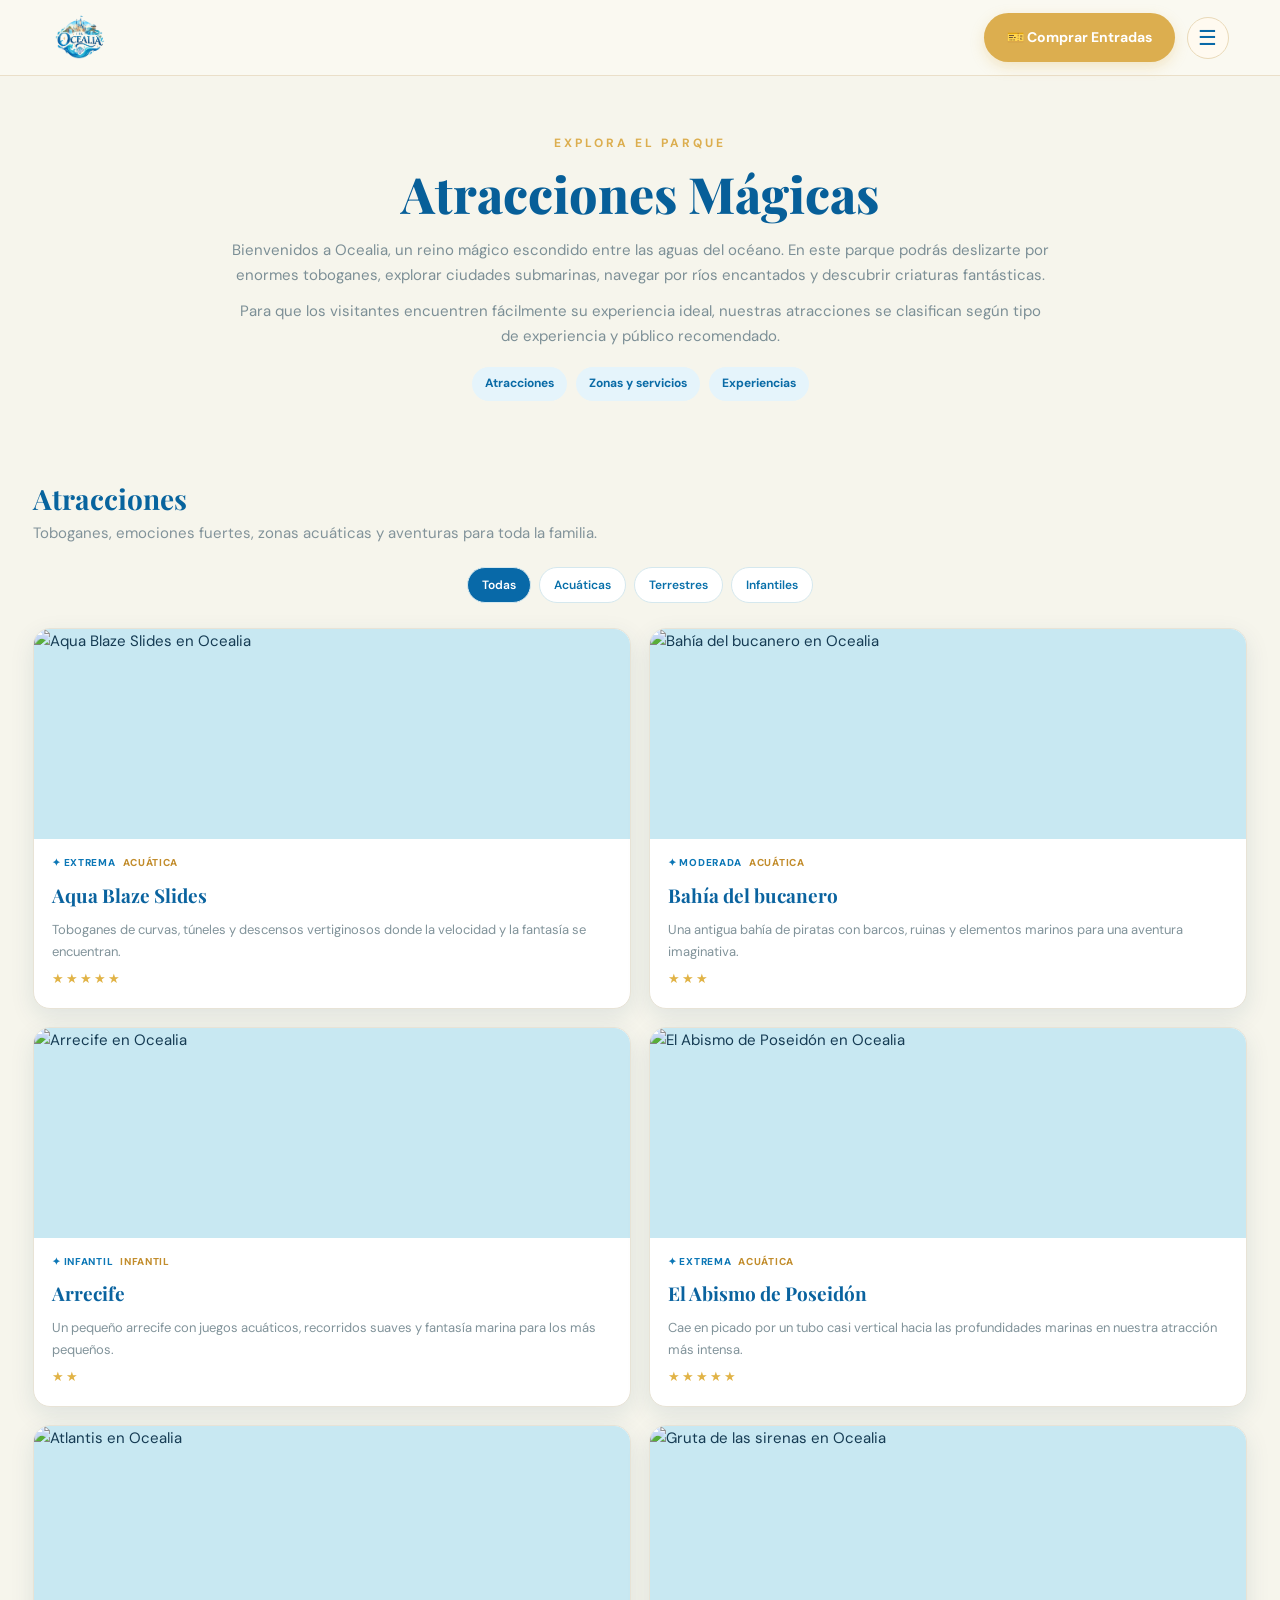
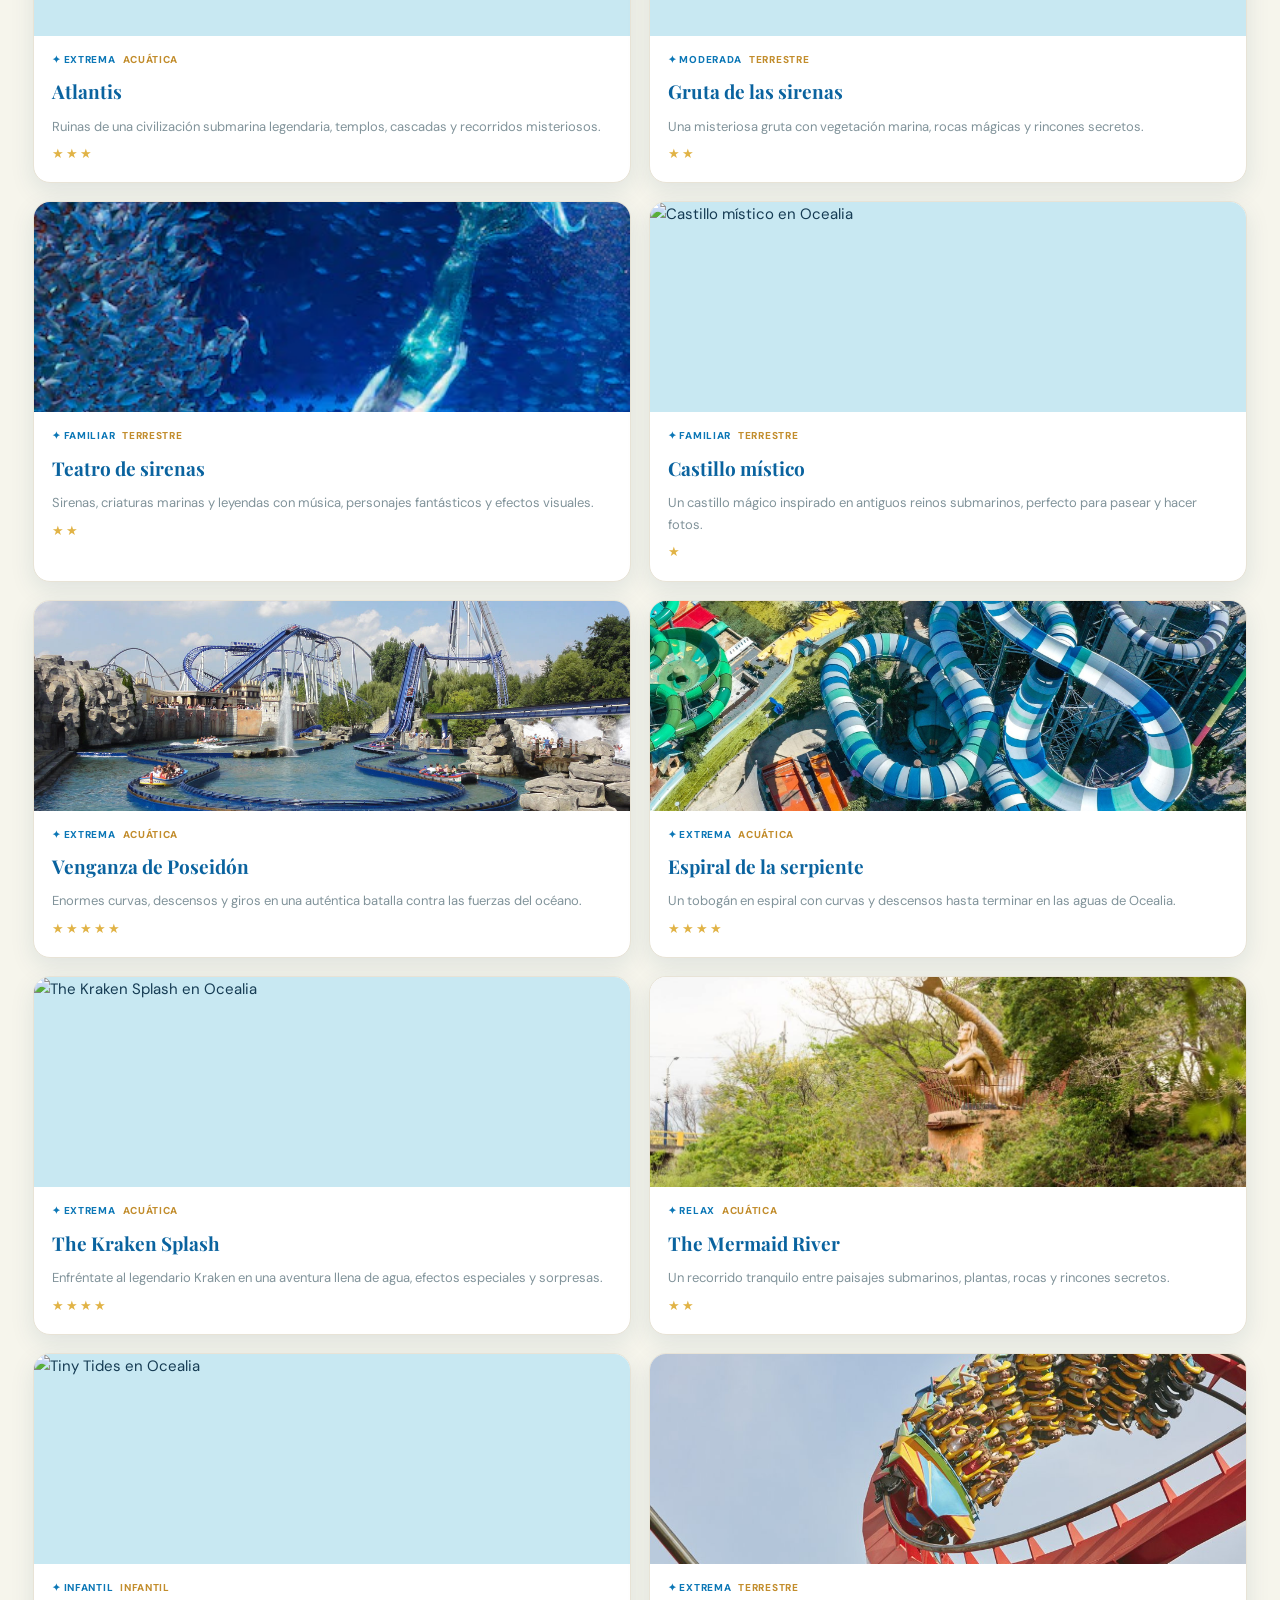
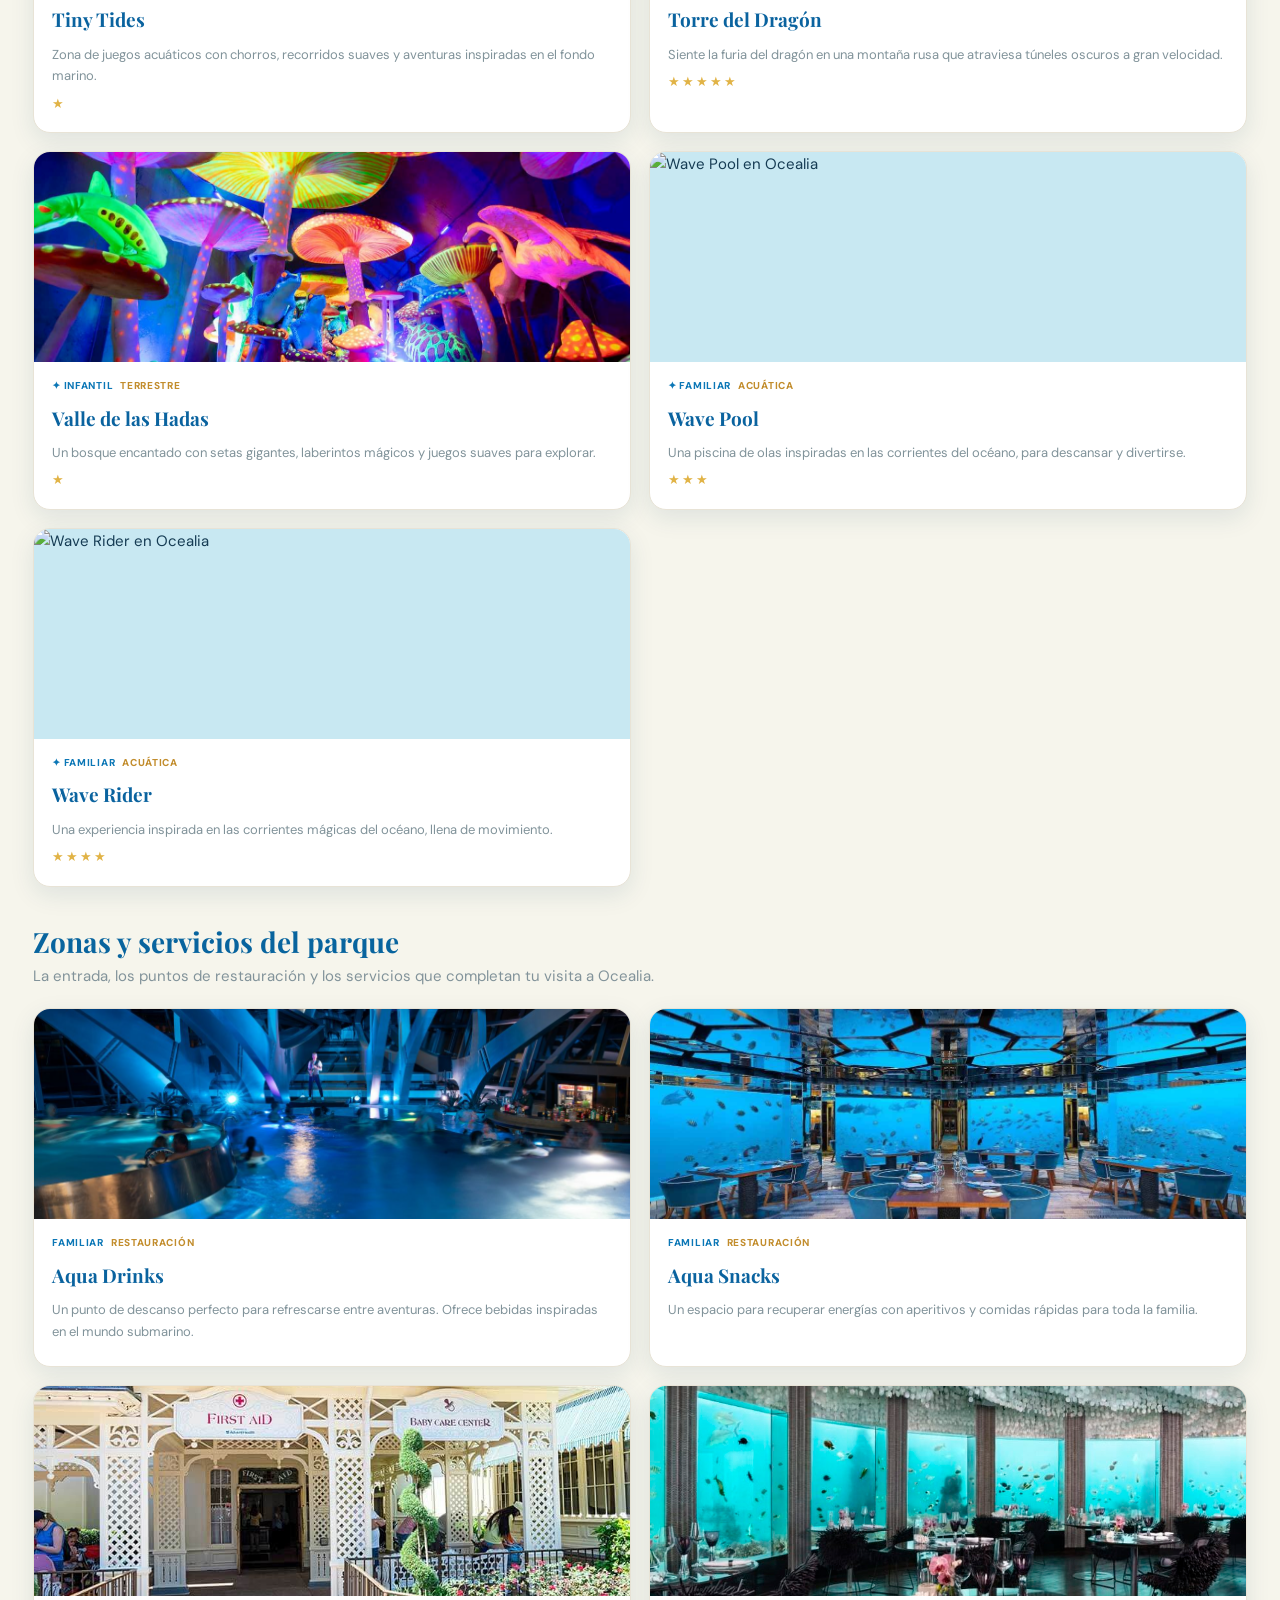
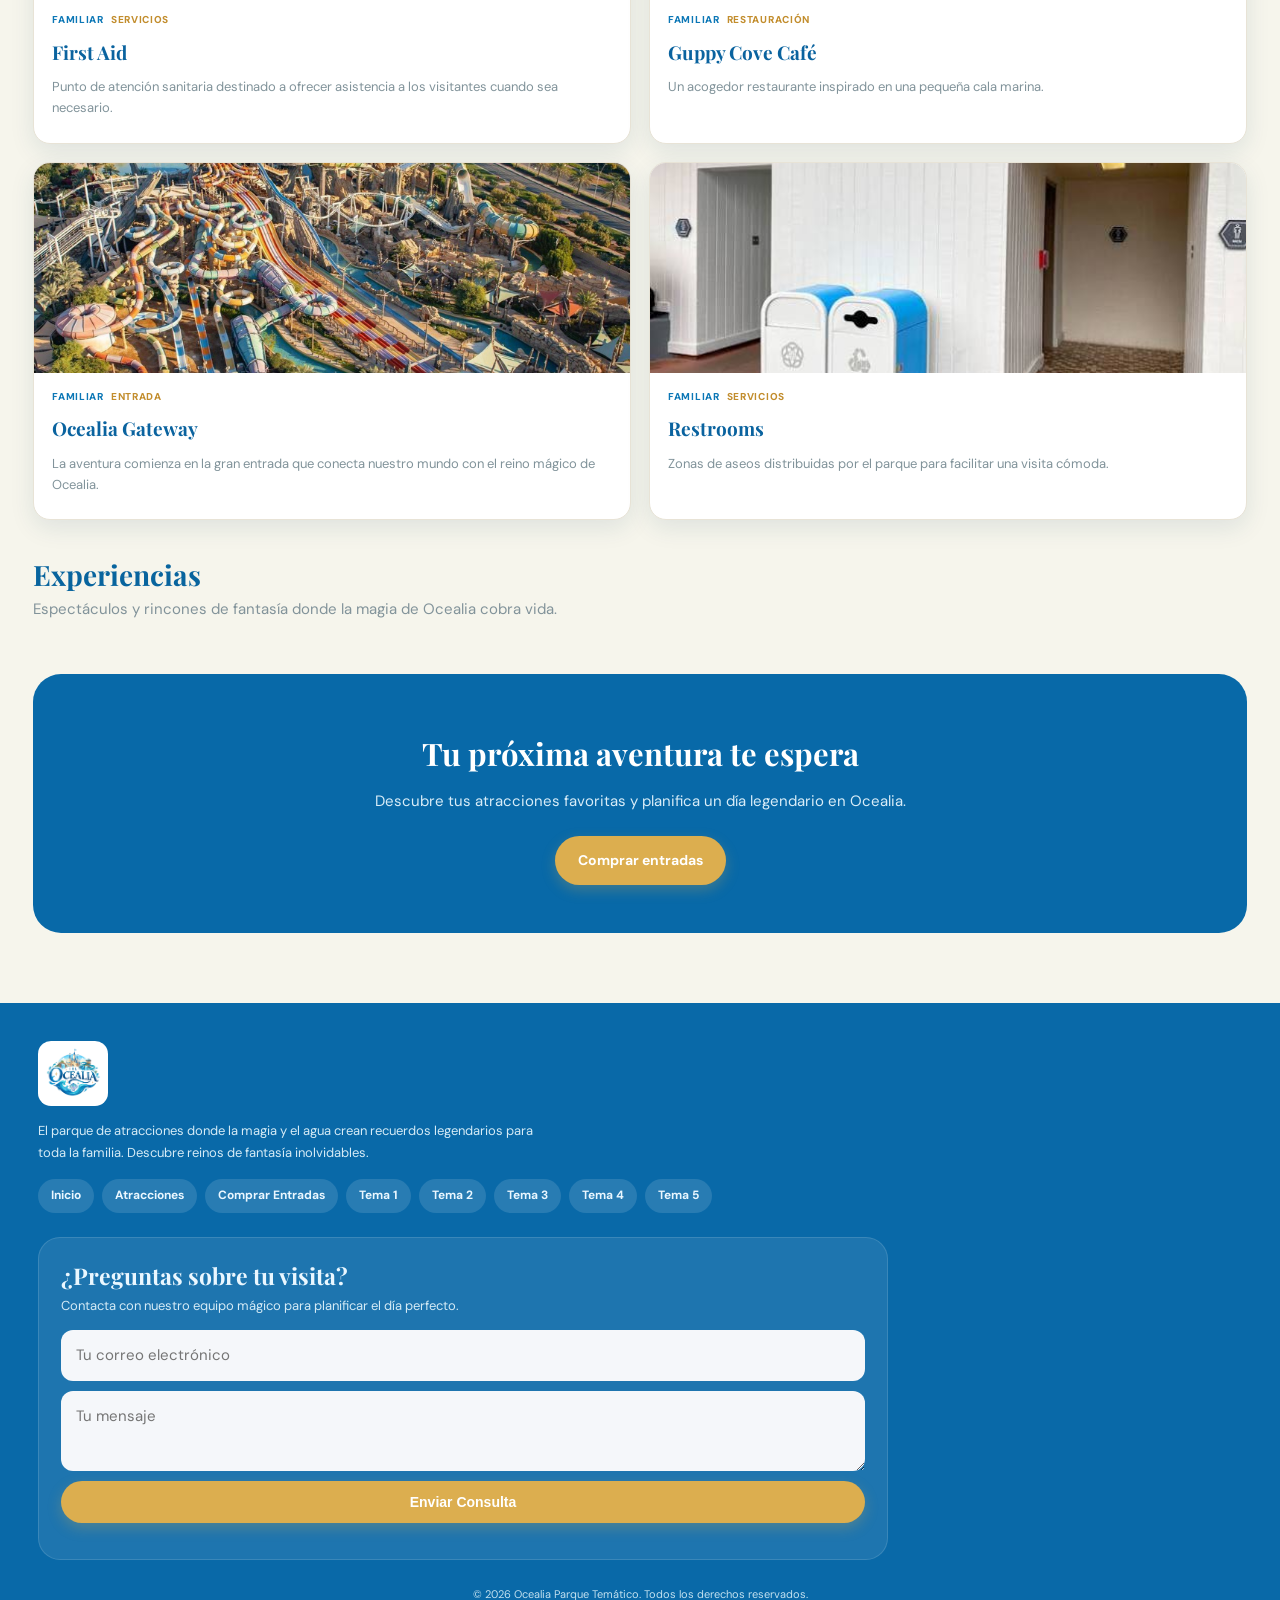
==== commit 9d701637: "Update attractions.html" ====
--- a/attractions.html
+++ b/attractions.html
@@ -1,2 +1,2 @@
-<!doctype html><html lang="es"><head><meta charset="utf-8"><meta name="viewport" content="width=device-width,initial-scale=1"><meta name="theme-color" content="#0869a8"><title>Atracciones Mágicas | Ocealia</title><link rel="stylesheet" href="styles.css"></head><body><header class="site-header"><a class="brand" href="index.html" aria-label="Ocealia inicio"><img src="assets/logo-ocealia.png" alt="Logotipo de Ocealia"></a><div class="header-actions"><a class="btn btn-gold" href="entradas.html">🎫 Comprar Entradas</a><button class="menu-toggle" aria-label="Abrir menú" aria-expanded="false">☰</button></div><nav class="nav"><a href="index.html">Inicio</a><a href="attractions.html">Atracciones</a><a href="careers.html">Tema 1</a><a href="tema2.html">Tema 2</a><a href="tema3.html">Tema 3</a><a href="tema4.html">Tema 4</a><a href="tema5.html">Tema 5</a></nav></header><main><section class="page-intro"><div class="eyebrow">Explora el parque</div><h1>Atracciones Mágicas</h1><p>Bienvenidos a Ocealia, un reino mágico escondido entre las aguas del océano. En este parque podrás deslizarte por enormes toboganes, explorar ciudades submarinas, navegar por ríos encantados y descubrir criaturas fantásticas.</p><p>Para que los visitantes encuentren fácilmente su experiencia ideal, nuestras atracciones se clasifican según tipo de experiencia y público recomendado.</p><div class="pills"><a class="pill" href="#atracciones">Atracciones</a><a class="pill" href="#servicios">Zonas y servicios</a><a class="pill" href="#experiencias">Experiencias</a></div></section><div class="section-title-row" id="atracciones"><div><h2>Atracciones</h2><p>Toboganes, emociones fuertes, zonas acuáticas y aventuras para toda la familia.</p></div></div><div class="filters"><button class="active" data-filter="all">Todas</button><button data-filter="acuática">Acuáticas</button><button data-filter="terrestre">Terrestres</button><button data-filter="infantil">Infantiles</button></div><section class="attraction-grid"><article class="attraction-card" data-category="acuática"><img src="https://files.cdn-files-a.com/uploads/12436920/800_6ad27c0fa3b76.jpg" alt="Aqua Blaze Slides en Ocealia" loading="lazy"><div class="attraction-copy"><div class="tag-row"><span class="tag">✦ Extrema</span><span class="tag gold">Acuática</span></div><h3>Aqua Blaze Slides</h3><p>Toboganes de curvas, túneles y descensos vertiginosos donde la velocidad y la fantasía se encuentran.</p><div class="stars" aria-label="Nivel de emoción">★★★★★</div></div></article><article class="attraction-card" data-category="acuática"><img src="https://files.cdn-files-a.com/uploads/12436920/800_gi-6ad22ec480f44.jpg" alt="Bahía del bucanero en Ocealia" loading="lazy"><div class="attraction-copy"><div class="tag-row"><span class="tag">✦ Moderada</span><span class="tag gold">Acuática</span></div><h3>Bahía del bucanero</h3><p>Una antigua bahía de piratas con barcos, ruinas y elementos marinos para una aventura imaginativa.</p><div class="stars" aria-label="Nivel de emoción">★★★</div></div></article><article class="attraction-card" data-category="infantil"><img src="https://files.cdn-files-a.com/uploads/12436920/800_6ad27c5ea5ab6.jpg" alt="Arrecife en Ocealia" loading="lazy"><div class="attraction-copy"><div class="tag-row"><span class="tag">✦ Infantil</span><span class="tag gold">Infantil</span></div><h3>Arrecife</h3><p>Un pequeño arrecife con juegos acuáticos, recorridos suaves y fantasía marina para los más pequeños.</p><div class="stars" aria-label="Nivel de emoción">★★</div></div></article><article class="attraction-card" data-category="acuática"><img src="https://files.cdn-files-a.com/uploads/12436920/800_6ad27c8c6d615.jpg" alt="El Abismo de Poseidón en Ocealia" loading="lazy"><div class="attraction-copy"><div class="tag-row"><span class="tag">✦ Extrema</span><span class="tag gold">Acuática</span></div><h3>El Abismo de Poseidón</h3><p>Cae en picado por un tubo casi vertical hacia las profundidades marinas en nuestra atracción más intensa.</p><div class="stars" aria-label="Nivel de emoción">★★★★★</div></div></article><article class="attraction-card" data-category="acuática"><img src="https://files.cdn-files-a.com/uploads/12436920/800_6ad27c717a47e.png" alt="Atlantis en Ocealia" loading="lazy"><div class="attraction-copy"><div class="tag-row"><span class="tag">✦ Extrema</span><span class="tag gold">Acuática</span></div><h3> Atlantis</h3><p>Ruinas de una civilización submarina legendaria, templos, cascadas y recorridos misteriosos.</p><div class="stars" aria-label="Nivel de emoción">★★★</div></div></article><article class="attraction-card" data-category="terrestre"><img src="https://files.cdn-files-a.com/uploads/12436920/800_gi-6ad22ebad1ef4.jpg" alt="Gruta de las sirenas en Ocealia" loading="lazy"><div class="attraction-copy"><div class="tag-row"><span class="tag">✦ Moderada</span><span class="tag gold">Terrestre</span></div><h3>Gruta de las sirenas</h3><p>Una misteriosa gruta con vegetación marina, rocas mágicas y rincones secretos.</p><div class="stars" aria-label="Nivel de emoción">★★</div></div></article><article class="attraction-card" data-category="terrestre"><img src="assets/Teatrosirena.jpeg" alt="Teatro de sirenas en Ocealia" loading="lazy"><div class="attraction-copy"><div class="tag-row"><span class="tag">✦ Familiar</span><span class="tag gold">Terrestre</span></div><h3>Teatro de sirenas</h3><p>Sirenas, criaturas marinas y leyendas con música, personajes fantásticos y efectos visuales.</p><div class="stars" aria-label="Nivel de emoción">★★</div></div></article><article class="attraction-card" data-category="terrestre"><img src="https://files.cdn-files-a.com/uploads/12436920/800_gi-6ad22eb8143dc.jpg" alt="Castillo místico en Ocealia" loading="lazy"><div class="attraction-copy"><div class="tag-row"><span class="tag">✦ Familiar</span><span class="tag gold">Terrestre</span></div><h3>Castillo místico</h3><p>Un castillo mágico inspirado en antiguos reinos submarinos, perfecto para pasear y hacer fotos.</p><div class="stars" aria-label="Nivel de emoción">★</div></div></article><article class="attraction-card" data-category="acuática"><img src="assets/Poseidon.jpeg" alt="Venganza de Poseidón en Ocealia" loading="lazy"><div class="attraction-copy"><div class="tag-row"><span class="tag">✦ Extrema</span><span class="tag gold">Acuática</span></div><h3>Venganza de Poseidón</h3><p>Enormes curvas, descensos y giros en una auténtica batalla contra las fuerzas del océano.</p><div class="stars" aria-label="Nivel de emoción">★★★★★</div></div></article><article class="attraction-card" data-category="acuática"><img src="assets/Serpiente.jpeg" alt="Espiral de la serpiente en Ocealia" loading="lazy"><div class="attraction-copy"><div class="tag-row"><span class="tag">✦ Extrema</span><span class="tag gold">Acuática</span></div><h3>Espiral de la serpiente</h3><p>Un tobogán en espiral con curvas y descensos hasta terminar en las aguas de Ocealia.</p><div class="stars" aria-label="Nivel de emoción">★★★★</div></div></article><article class="attraction-card" data-category="acuática"><img src="https://files.cdn-files-a.com/uploads/12436920/800_6ad27c5ea5ab6.jpg" alt="The Kraken Splash en Ocealia" loading="lazy"><div class="attraction-copy"><div class="tag-row"><span class="tag">✦ Extrema</span><span class="tag gold">Acuática</span></div><h3>The Kraken Splash</h3><p>Enfréntate al legendario Kraken en una aventura llena de agua, efectos especiales y sorpresas.</p><div class="stars" aria-label="Nivel de emoción">★★★★</div></div></article><article class="attraction-card" data-category="acuática"><img src="assets/Rio.jpeg" alt="The Mermaid River en Ocealia" loading="lazy"><div class="attraction-copy"><div class="tag-row"><span class="tag">✦ Relax</span><span class="tag gold">Acuática</span></div><h3>The Mermaid River</h3><p>Un recorrido tranquilo entre paisajes submarinos, plantas, rocas y rincones secretos.</p><div class="stars" aria-label="Nivel de emoción">★★</div></div></article><article class="attraction-card" data-category="infantil"><img src="https://files.cdn-files-a.com/uploads/12436920/800_6ad27c5ea5ab6.jpg" alt="Tiny Tides en Ocealia" loading="lazy"><div class="attraction-copy"><div class="tag-row"><span class="tag">✦ Infantil</span><span class="tag gold">Infantil</span></div><h3>Tiny Tides</h3><p>Zona de juegos acuáticos con chorros, recorridos suaves y aventuras inspiradas en el fondo marino.</p><div class="stars" aria-label="Nivel de emoción">★</div></div></article><article class="attraction-card" data-category="terrestre"><img src="assets/Dragon.jpeg" alt="Torre del Dragón en Ocealia" loading="lazy"><div class="attraction-copy"><div class="tag-row"><span class="tag">✦ Extrema</span><span class="tag gold">Terrestre</span></div><h3>Torre del Dragón</h3><p>Siente la furia del dragón en una montaña rusa que atraviesa túneles oscuros a gran velocidad.</p><div class="stars" aria-label="Nivel de emoción">★★★★★</div></div></article><article class="attraction-card" data-category="terrestre"><img src="assets/Hadas.jpeg" alt="Valle de las Hadas en Ocealia" loading="lazy"><div class="attraction-copy"><div class="tag-row"><span class="tag">✦ Infantil</span><span class="tag gold">Terrestre</span></div><h3>Valle de las Hadas</h3><p>Un bosque encantado con setas gigantes, laberintos mágicos y juegos suaves para explorar.</p><div class="stars" aria-label="Nivel de emoción">★</div></div></article><article class="attraction-card" data-category="acuática"><img src="https://files.cdn-files-a.com/uploads/12436920/800_6ad27c8c6d615.jpg" alt="Wave Pool en Ocealia" loading="lazy"><div class="attraction-copy"><div class="tag-row"><span class="tag">✦ Familiar</span><span class="tag gold">Acuática</span></div><h3>Wave Pool</h3><p>Una piscina de olas inspiradas en las corrientes del océano, para descansar y divertirse.</p><div class="stars" aria-label="Nivel de emoción">★★★</div></div></article><article class="attraction-card" data-category="acuática"><img src="https://files.cdn-files-a.com/uploads/12436920/800_6ad27c0fa3b76.jpg" alt="Wave Rider en Ocealia" loading="lazy"><div class="attraction-copy"><div class="tag-row"><span class="tag">✦ Familiar</span><span class="tag gold">Acuática</span></div><h3>Wave Rider</h3><p>Una experiencia inspirada en las corrientes mágicas del océano, llena de movimiento.</p><div class="stars" aria-label="Nivel de emoción">★★★★</div></div></article></section><div class="section-title-row" id="servicios"><div><h2>Zonas y servicios del parque</h2><p>La entrada, los puntos de restauración y los servicios que completan tu visita a Ocealia.</p></div></div><section class="attraction-grid"><article class="attraction-card"><img src="assets/bar.jpeg" alt="Aqua Drinks" loading="lazy"><div class="attraction-copy"><div class="tag-row"><span class="tag">Familiar</span><span class="tag gold">Restauración</span></div><h3>Aqua Drinks</h3><p>Un punto de descanso perfecto para refrescarse entre aventuras. Ofrece bebidas inspiradas en el mundo submarino.</p></div></article><article class="attraction-card"><img src="assets/Restaurantes.jpeg" alt="Aqua Snacks" loading="lazy"><div class="attraction-copy"><div class="tag-row"><span class="tag">Familiar</span><span class="tag gold">Restauración</span></div><h3>Aqua Snacks</h3><p>Un espacio para recuperar energías con aperitivos y comidas rápidas para toda la familia.</p></div></article><article class="attraction-card"><img src="assets/Primerosauxilios.jpeg" alt="First Aid" loading="lazy"><div class="attraction-copy"><div class="tag-row"><span class="tag">Familiar</span><span class="tag gold">Servicios</span></div><h3>First Aid</h3><p>Punto de atención sanitaria destinado a ofrecer asistencia a los visitantes cuando sea necesario.</p></div></article><article class="attraction-card"><img src="assets/Snacks.jpeg" alt="Guppy Cove Café" loading="lazy"><div class="attraction-copy"><div class="tag-row"><span class="tag">Familiar</span><span class="tag gold">Restauración</span></div><h3>Guppy Cove Café</h3><p>Un acogedor restaurante inspirado en una pequeña cala marina.</p></div></article><article class="attraction-card"><img src="assets/Entrada.jpeg" alt="Ocealia Gateway" loading="lazy"><div class="attraction-copy"><div class="tag-row"><span class="tag">Familiar</span><span class="tag gold">Entrada</span></div><h3>Ocealia Gateway</h3><p>La aventura comienza en la gran entrada que conecta nuestro mundo con el reino mágico de Ocealia.</p></div></article><article class="attraction-card"><img src="assets/servicios.jpeg" alt="Restrooms" loading="lazy"><div class="attraction-copy"><div class="tag-row"><span class="tag">Familiar</span><span class="tag gold">Servicios</span></div><h3>Restrooms</h3><p>Zonas de aseos distribuidas por el parque para facilitar una visita cómoda.</p></div></article></section><div class="section-title-row" id="experiencias"><div><h2>Experiencias</h2><p>Espectáculos y rincones de fantasía donde la magia de Ocealia cobra vida.</p></div></div><section class="blue-cta"><h2>Tu próxima aventura te espera</h2><p>Descubre tus atracciones favoritas y planifica un día legendario en Ocealia.</p><a class="btn btn-gold" href="index.html#entradas">Comprar entradas</a></section></main><footer class="footer"><div class="footer-inner"><img class="footer-brand" src="assets/logo-ocealia.png" alt="Ocealia"><p>El parque de atracciones donde la magia y el agua crean recuerdos legendarios para toda la familia. Descubre reinos de fantasía inolvidables.</p><nav class="footer-links"><a href="index.html">Inicio</a><a href="attractions.html">Atracciones</a><a href="tema2.html">Mapa y Horarios</a><a href="index.html#entradas">Comprar Entradas</a><a href="careers.html">Trabaja con nosotros</a><a href="tema3.html">Tema 3</a><a href="tema4.html">Tema 4</a><a href="tema5.html">Tema 5</a></nav><div class="contact-box"><h3>¿Preguntas sobre tu visita?</h3><p>Contacta con nuestro equipo mágico para planificar el día perfecto.</p><form data-demo><div class="form-row"><input type="email" placeholder="Tu correo electrónico" required><textarea placeholder="Tu mensaje" required></textarea></div><button class="btn btn-gold" type="submit">Enviar Consulta</button><p class="form-message" aria-live="polite"></p></form></div><div class="copyright">© 2026 Ocealia Parque Temático. Todos los derechos reservados.</div></div></footer><script src="script.js"></script></body></html>
+<!doctype html><html lang="es"><head><meta charset="utf-8"><meta name="viewport" content="width=device-width,initial-scale=1"><meta name="theme-color" content="#0869a8"><title>Atracciones Mágicas | Ocealia</title><link rel="stylesheet" href="styles.css"></head><body><header class="site-header"><a class="brand" href="index.html" aria-label="Ocealia inicio"><img src="assets/logo-ocealia.png" alt="Logotipo de Ocealia"></a><div class="header-actions"><a class="btn btn-gold" href="entradas.html">🎫 Comprar Entradas</a><button class="menu-toggle" aria-label="Abrir menú" aria-expanded="false">☰</button></div><nav class="nav"><a href="index.html">Inicio</a><a href="attractions.html">Atracciones</a><a href="careers.html">Tema 1</a><a href="tema2.html">Tema 2</a><a href="tema3.html">Tema 3</a><a href="tema4.html">Tema 4</a><a href="tema5.html">Tema 5</a></nav></header><main><section class="page-intro"><div class="eyebrow">Explora el parque</div><h1>Atracciones Mágicas</h1><p>Bienvenidos a Ocealia, un reino mágico escondido entre las aguas del océano. En este parque podrás deslizarte por enormes toboganes, explorar ciudades submarinas, navegar por ríos encantados y descubrir criaturas fantásticas.</p><p>Para que los visitantes encuentren fácilmente su experiencia ideal, nuestras atracciones se clasifican según tipo de experiencia y público recomendado.</p><div class="pills"><a class="pill" href="#atracciones">Atracciones</a><a class="pill" href="#servicios">Zonas y servicios</a><a class="pill" href="#experiencias">Experiencias</a></div></section><div class="section-title-row" id="atracciones"><div><h2>Atracciones</h2><p>Toboganes, emociones fuertes, zonas acuáticas y aventuras para toda la familia.</p></div></div><div class="filters"><button class="active" data-filter="all">Todas</button><button data-filter="acuática">Acuáticas</button><button data-filter="terrestre">Terrestres</button><button data-filter="infantil">Infantiles</button></div><section class="attraction-grid"><article class="attraction-card" data-category="acuática"><img src="https://files.cdn-files-a.com/uploads/12436920/800_6ad27c0fa3b76.jpg" alt="Aqua Blaze Slides en Ocealia" loading="lazy"><div class="attraction-copy"><div class="tag-row"><span class="tag">✦ Extrema</span><span class="tag gold">Acuática</span></div><h3>Aqua Blaze Slides</h3><p>Toboganes de curvas, túneles y descensos vertiginosos donde la velocidad y la fantasía se encuentran.</p><div class="stars" aria-label="Nivel de emoción">★★★★★</div></div></article><article class="attraction-card" data-category="acuática"><img src="https://files.cdn-files-a.com/uploads/12436920/800_gi-6ad22ec480f44.jpg" alt="Bahía del bucanero en Ocealia" loading="lazy"><div class="attraction-copy"><div class="tag-row"><span class="tag">✦ Moderada</span><span class="tag gold">Acuática</span></div><h3>Bahía del bucanero</h3><p>Una antigua bahía de piratas con barcos, ruinas y elementos marinos para una aventura imaginativa.</p><div class="stars" aria-label="Nivel de emoción">★★★</div></div></article><article class="attraction-card" data-category="infantil"><img src="https://files.cdn-files-a.com/uploads/12436920/800_6ad27c5ea5ab6.jpg" alt="Arrecife en Ocealia" loading="lazy"><div class="attraction-copy"><div class="tag-row"><span class="tag">✦ Infantil</span><span class="tag gold">Infantil</span></div><h3>Arrecife</h3><p>Un pequeño arrecife con juegos acuáticos, recorridos suaves y fantasía marina para los más pequeños.</p><div class="stars" aria-label="Nivel de emoción">★★</div></div></article><article class="attraction-card" data-category="acuática"><img src="https://files.cdn-files-a.com/uploads/12436920/800_6ad27c8c6d615.jpg" alt="El Abismo de Poseidón en Ocealia" loading="lazy"><div class="attraction-copy"><div class="tag-row"><span class="tag">✦ Extrema</span><span class="tag gold">Acuática</span></div><h3>El Abismo de Poseidón</h3><p>Cae en picado por un tubo casi vertical hacia las profundidades marinas en nuestra atracción más intensa.</p><div class="stars" aria-label="Nivel de emoción">★★★★★</div></div></article><article class="attraction-card" data-category="acuática"><img src="https://files.cdn-files-a.com/uploads/12436920/800_6ad27c717a47e.png" alt="Atlantis en Ocealia" loading="lazy"><div class="attraction-copy"><div class="tag-row"><span class="tag">✦ Extrema</span><span class="tag gold">Acuática</span></div><h3> Atlantis</h3><p>Ruinas de una civilización submarina legendaria, templos, cascadas y recorridos misteriosos.</p><div class="stars" aria-label="Nivel de emoción">★★★</div></div></article><article class="attraction-card" data-category="terrestre"><img src="https://files.cdn-files-a.com/uploads/12436920/800_gi-6ad22ebad1ef4.jpg" alt="Gruta de las sirenas en Ocealia" loading="lazy"><div class="attraction-copy"><div class="tag-row"><span class="tag">✦ Moderada</span><span class="tag gold">Terrestre</span></div><h3>Gruta de las sirenas</h3><p>Una misteriosa gruta con vegetación marina, rocas mágicas y rincones secretos.</p><div class="stars" aria-label="Nivel de emoción">★★</div></div></article><article class="attraction-card" data-category="terrestre"><img src="assets/Teatrosirena.jpeg" alt="Teatro de sirenas en Ocealia" loading="lazy"><div class="attraction-copy"><div class="tag-row"><span class="tag">✦ Familiar</span><span class="tag gold">Terrestre</span></div><h3>Teatro de sirenas</h3><p>Sirenas, criaturas marinas y leyendas con música, personajes fantásticos y efectos visuales.</p><div class="stars" aria-label="Nivel de emoción">★★</div></div></article><article class="attraction-card" data-category="terrestre"><img src="https://files.cdn-files-a.com/uploads/12436920/800_gi-6ad22eb8143dc.jpg" alt="Castillo místico en Ocealia" loading="lazy"><div class="attraction-copy"><div class="tag-row"><span class="tag">✦ Familiar</span><span class="tag gold">Terrestre</span></div><h3>Castillo místico</h3><p>Un castillo mágico inspirado en antiguos reinos submarinos, perfecto para pasear y hacer fotos.</p><div class="stars" aria-label="Nivel de emoción">★</div></div></article><article class="attraction-card" data-category="acuática"><img src="assets/Poseidon.jpeg" alt="Venganza de Poseidón en Ocealia" loading="lazy"><div class="attraction-copy"><div class="tag-row"><span class="tag">✦ Extrema</span><span class="tag gold">Acuática</span></div><h3>Venganza de Poseidón</h3><p>Enormes curvas, descensos y giros en una auténtica batalla contra las fuerzas del océano.</p><div class="stars" aria-label="Nivel de emoción">★★★★★</div></div></article><article class="attraction-card" data-category="acuática"><img src="assets/Serpiente.jpeg" alt="Espiral de la serpiente en Ocealia" loading="lazy"><div class="attraction-copy"><div class="tag-row"><span class="tag">✦ Extrema</span><span class="tag gold">Acuática</span></div><h3>Espiral de la serpiente</h3><p>Un tobogán en espiral con curvas y descensos hasta terminar en las aguas de Ocealia.</p><div class="stars" aria-label="Nivel de emoción">★★★★</div></div></article><article class="attraction-card" data-category="acuática"><img src="https://files.cdn-files-a.com/uploads/12436920/800_6ad27c5ea5ab6.jpg" alt="The Kraken Splash en Ocealia" loading="lazy"><div class="attraction-copy"><div class="tag-row"><span class="tag">✦ Extrema</span><span class="tag gold">Acuática</span></div><h3>The Kraken Splash</h3><p>Enfréntate al legendario Kraken en una aventura llena de agua, efectos especiales y sorpresas.</p><div class="stars" aria-label="Nivel de emoción">★★★★</div></div></article><article class="attraction-card" data-category="acuática"><img src="assets/Rio.jpeg" alt="The Mermaid River en Ocealia" loading="lazy"><div class="attraction-copy"><div class="tag-row"><span class="tag">✦ Relax</span><span class="tag gold">Acuática</span></div><h3>The Mermaid River</h3><p>Un recorrido tranquilo entre paisajes submarinos, plantas, rocas y rincones secretos.</p><div class="stars" aria-label="Nivel de emoción">★★</div></div></article><article class="attraction-card" data-category="infantil"><img src="https://files.cdn-files-a.com/uploads/12436920/800_6ad27c5ea5ab6.jpg" alt="Tiny Tides en Ocealia" loading="lazy"><div class="attraction-copy"><div class="tag-row"><span class="tag">✦ Infantil</span><span class="tag gold">Infantil</span></div><h3>Tiny Tides</h3><p>Zona de juegos acuáticos con chorros, recorridos suaves y aventuras inspiradas en el fondo marino.</p><div class="stars" aria-label="Nivel de emoción">★</div></div></article><article class="attraction-card" data-category="terrestre"><img src="assets/Dragon.jpeg" alt="Torre del Dragón en Ocealia" loading="lazy"><div class="attraction-copy"><div class="tag-row"><span class="tag">✦ Extrema</span><span class="tag gold">Terrestre</span></div><h3>Torre del Dragón</h3><p>Siente la furia del dragón en una montaña rusa que atraviesa túneles oscuros a gran velocidad.</p><div class="stars" aria-label="Nivel de emoción">★★★★★</div></div></article><article class="attraction-card" data-category="terrestre"><img src="assets/Hadas.jpeg" alt="Valle de las Hadas en Ocealia" loading="lazy"><div class="attraction-copy"><div class="tag-row"><span class="tag">✦ Infantil</span><span class="tag gold">Terrestre</span></div><h3>Valle de las Hadas</h3><p>Un bosque encantado con setas gigantes, laberintos mágicos y juegos suaves para explorar.</p><div class="stars" aria-label="Nivel de emoción">★</div></div></article><article class="attraction-card" data-category="acuática"><img src="https://files.cdn-files-a.com/uploads/12436920/800_6ad27c8c6d615.jpg" alt="Wave Pool en Ocealia" loading="lazy"><div class="attraction-copy"><div class="tag-row"><span class="tag">✦ Familiar</span><span class="tag gold">Acuática</span></div><h3>Wave Pool</h3><p>Una piscina de olas inspiradas en las corrientes del océano, para descansar y divertirse.</p><div class="stars" aria-label="Nivel de emoción">★★★</div></div></article><article class="attraction-card" data-category="acuática"><img src="https://files.cdn-files-a.com/uploads/12436920/800_6ad27c0fa3b76.jpg" alt="Wave Rider en Ocealia" loading="lazy"><div class="attraction-copy"><div class="tag-row"><span class="tag">✦ Familiar</span><span class="tag gold">Acuática</span></div><h3>Wave Rider</h3><p>Una experiencia inspirada en las corrientes mágicas del océano, llena de movimiento.</p><div class="stars" aria-label="Nivel de emoción">★★★★</div></div></article></section><div class="section-title-row" id="servicios"><div><h2>Zonas y servicios del parque</h2><p>La entrada, los puntos de restauración y los servicios que completan tu visita a Ocealia.</p></div></div><section class="attraction-grid"><article class="attraction-card"><img src="assets/bar.jpeg" alt="Aqua Drinks" loading="lazy"><div class="attraction-copy"><div class="tag-row"><span class="tag">Familiar</span><span class="tag gold">Restauración</span></div><h3>Aqua Drinks</h3><p>Un punto de descanso perfecto para refrescarse entre aventuras. Ofrece bebidas inspiradas en el mundo submarino.</p></div></article><article class="attraction-card"><img src="assets/Restaurantes.jpeg" alt="Aqua Snacks" loading="lazy"><div class="attraction-copy"><div class="tag-row"><span class="tag">Familiar</span><span class="tag gold">Restauración</span></div><h3>Aqua Snacks</h3><p>Un espacio para recuperar energías con aperitivos y comidas rápidas para toda la familia.</p></div></article><article class="attraction-card"><img src="assets/Primerosauxilios.jpeg" alt="First Aid" loading="lazy"><div class="attraction-copy"><div class="tag-row"><span class="tag">Familiar</span><span class="tag gold">Servicios</span></div><h3>First Aid</h3><p>Punto de atención sanitaria destinado a ofrecer asistencia a los visitantes cuando sea necesario.</p></div></article><article class="attraction-card"><img src="assets/Snacks.jpeg" alt="Guppy Cove Café" loading="lazy"><div class="attraction-copy"><div class="tag-row"><span class="tag">Familiar</span><span class="tag gold">Restauración</span></div><h3>Guppy Cove Café</h3><p>Un acogedor restaurante inspirado en una pequeña cala marina.</p></div></article><article class="attraction-card"><img src="assets/Entrada.jpeg" alt="Ocealia Gateway" loading="lazy"><div class="attraction-copy"><div class="tag-row"><span class="tag">Familiar</span><span class="tag gold">Entrada</span></div><h3>Ocealia Gateway</h3><p>La aventura comienza en la gran entrada que conecta nuestro mundo con el reino mágico de Ocealia.</p></div></article><article class="attraction-card"><img src="assets/servicios.jpeg" alt="Restrooms" loading="lazy"><div class="attraction-copy"><div class="tag-row"><span class="tag">Familiar</span><span class="tag gold">Servicios</span></div><h3>Restrooms</h3><p>Zonas de aseos distribuidas por el parque para facilitar una visita cómoda.</p></div></article></section><div class="section-title-row" id="experiencias"><div><h2>Experiencias</h2><p>Espectáculos y rincones de fantasía donde la magia de Ocealia cobra vida.</p></div></div><section class="blue-cta"><h2>Tu próxima aventura te espera</h2><p>Descubre tus atracciones favoritas y planifica un día legendario en Ocealia.</p><a class="btn btn-gold" href="index.html#entradas">Comprar entradas</a></section></main><footer class="footer"><div class="footer-inner"><img class="footer-brand" src="assets/logo-ocealia.png" alt="Ocealia"><p>El parque de atracciones donde la magia y el agua crean recuerdos legendarios para toda la familia. Descubre reinos de fantasía inolvidables.</p><nav class="footer-links"><a href="index.html">Inicio</a><a href="attractions.html">Atracciones</a><a href="index.html#entradas">Comprar Entradas</a><a href="careers.html">Tema 1</a><a href="tema2.html">Tema 2</a><a href="tema3.html">Tema 3</a><a href="tema4.html">Tema 4</a><a href="tema5.html">Tema 5</a></nav><div class="contact-box"><h3>¿Preguntas sobre tu visita?</h3><p>Contacta con nuestro equipo mágico para planificar el día perfecto.</p><form data-demo><div class="form-row"><input type="email" placeholder="Tu correo electrónico" required><textarea placeholder="Tu mensaje" required></textarea></div><button class="btn btn-gold" type="submit">Enviar Consulta</button><p class="form-message" aria-live="polite"></p></form></div><div class="copyright">© 2026 Ocealia Parque Temático. Todos los derechos reservados.</div></div></footer><script src="script.js"></script></body></html>
  
